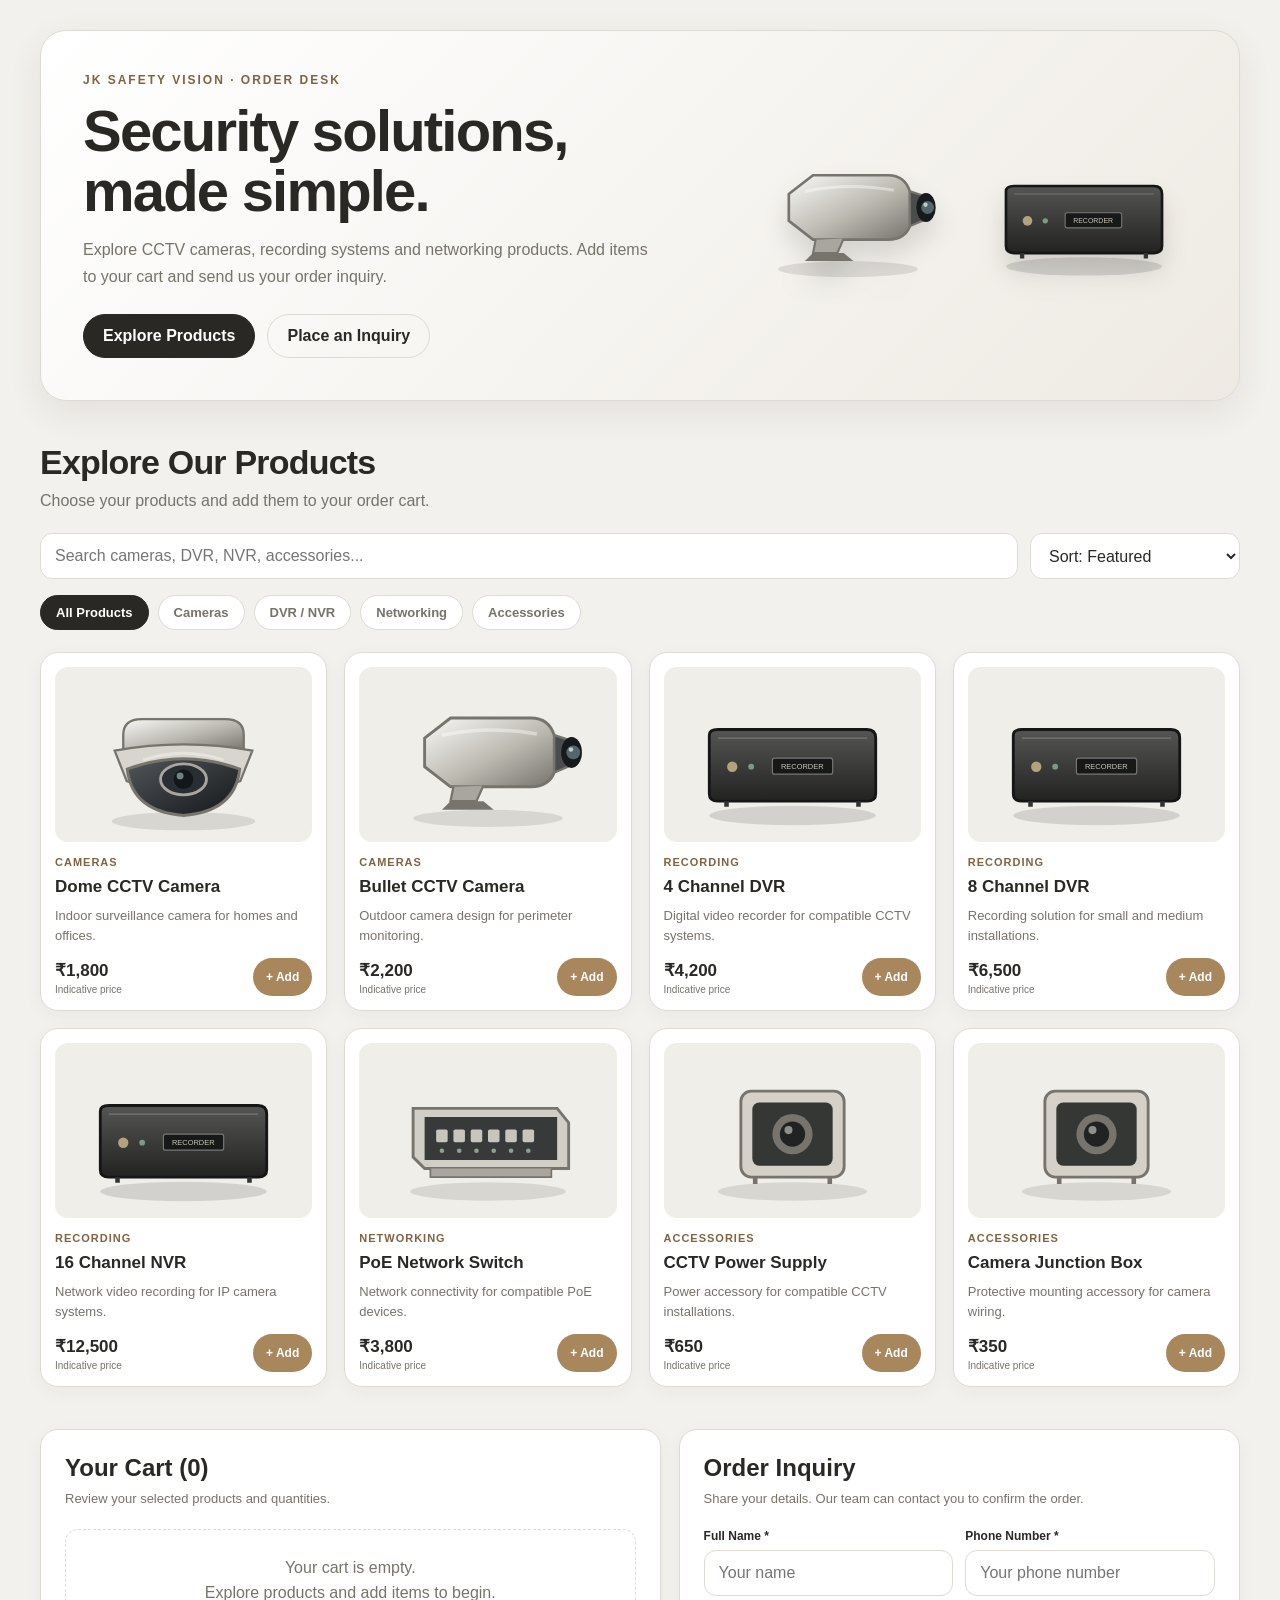
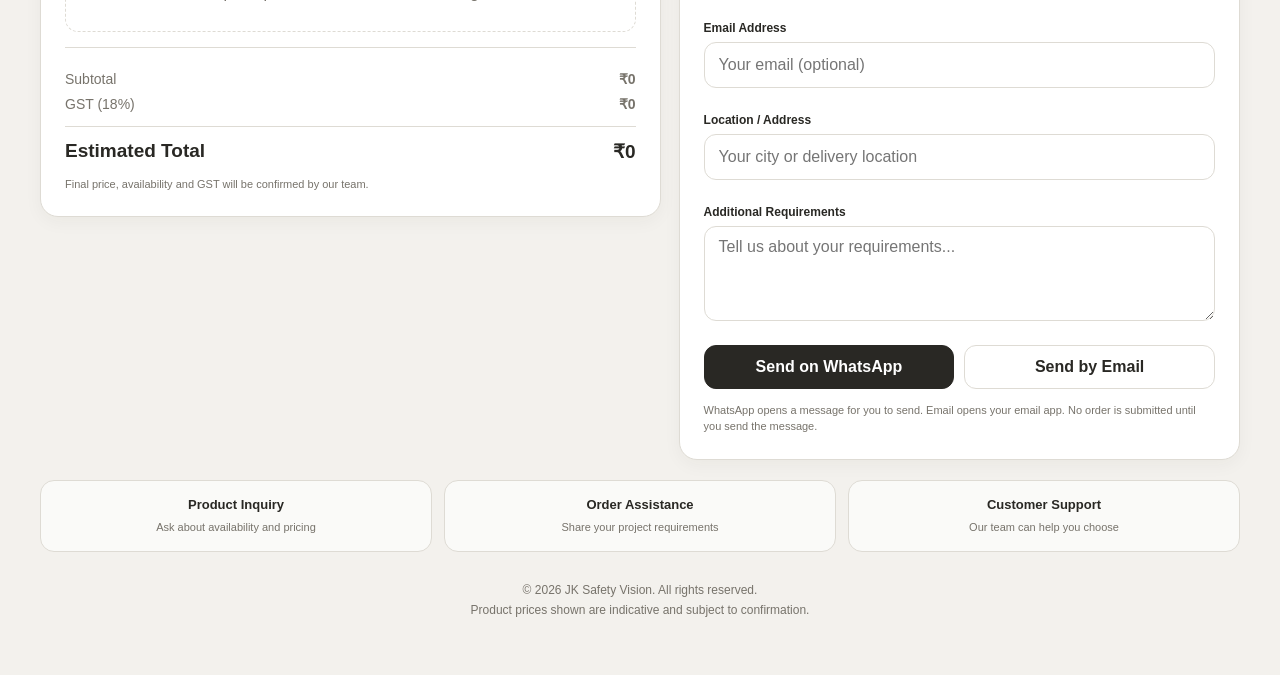
==== order.html @ f5480c9a "Add files via upload" ====
<!DOCTYPE html>
<html lang="en">
<head>
  <meta charset="UTF-8">
  <meta name="viewport" content="width=device-width, initial-scale=1.0">
  <title>Order Products | JK Safety Vision</title>

  <style>
    :root {
      --page: #f3f1ed;
      --surface: #ffffff;
      --surface-soft: #eae7e1;
      --ink: #292824;
      --muted: #77736b;
      --line: #dedbd4;
      --accent: #a8875d;
      --accent-dark: #806342;
      --dark: #292824;
      --radius: 18px;
      --shadow: 0 12px 35px rgba(45, 40, 32, .08);
    }

    * { box-sizing: border-box; }

    html { scroll-behavior: smooth; }

    body {
      margin: 0;
      background: var(--page);
      color: var(--ink);
      font-family: Arial, Helvetica, sans-serif;
    }

    button, input, select, textarea { font: inherit; }

    button { cursor: pointer; }

    .page {
      width: min(1200px, calc(100% - 36px));
      margin: auto;
      padding: 30px 0 55px;
    }

    .hero {
      display: grid;
      grid-template-columns: 1.15fr .85fr;
      align-items: center;
      gap: 28px;
      min-height: 310px;
      padding: 42px;
      border: 1px solid var(--line);
      border-radius: 26px;
      background: linear-gradient(135deg, #fff 0%, #eeeae3 100%);
      box-shadow: var(--shadow);
      overflow: hidden;
    }

    .eyebrow {
      color: var(--accent-dark);
      font-size: 12px;
      font-weight: 800;
      letter-spacing: 2px;
      text-transform: uppercase;
    }

    .hero h1 {
      max-width: 620px;
      margin: 14px 0;
      font-size: clamp(34px, 5vw, 58px);
      line-height: 1.04;
      letter-spacing: -1.8px;
    }

    .hero p {
      max-width: 570px;
      color: var(--muted);
      line-height: 1.7;
      margin: 0 0 24px;
    }

    .hero-actions {
      display: flex;
      flex-wrap: wrap;
      gap: 12px;
    }

    .btn {
      display: inline-flex;
      justify-content: center;
      align-items: center;
      min-height: 44px;
      padding: 0 19px;
      border: 1px solid var(--dark);
      border-radius: 999px;
      background: var(--dark);
      color: #fff;
      font-weight: 700;
      text-decoration: none;
      transition: .2s ease;
    }

    .btn:hover {
      background: var(--accent-dark);
      border-color: var(--accent-dark);
      transform: translateY(-2px);
    }

    .btn.secondary {
      background: transparent;
      color: var(--dark);
      border-color: var(--line);
    }

    .btn.secondary:hover {
      background: var(--surface-soft);
      border-color: var(--accent);
    }

    .hero-art {
      display: flex;
      align-items: center;
      justify-content: center;
      gap: 10px;
      min-height: 220px;
    }

    .hero-art img {
      width: 49%;
      max-height: 230px;
      object-fit: contain;
      filter: drop-shadow(0 15px 12px rgba(0,0,0,.12));
    }

    .section-heading {
      display: flex;
      justify-content: space-between;
      align-items: end;
      gap: 18px;
      margin: 42px 0 20px;
    }

    .section-heading h2 {
      margin: 0 0 7px;
      font-size: clamp(25px, 3vw, 34px);
      letter-spacing: -.8px;
    }

    .section-heading p {
      margin: 0;
      color: var(--muted);
      line-height: 1.5;
    }

    .catalog-tools {
      display: grid;
      grid-template-columns: 1fr 210px;
      gap: 12px;
      margin-bottom: 16px;
    }

    .field {
      width: 100%;
      min-height: 46px;
      padding: 11px 14px;
      border: 1px solid var(--line);
      border-radius: 12px;
      background: var(--surface);
      color: var(--ink);
      outline: none;
    }

    .field:focus {
      border-color: var(--accent);
      box-shadow: 0 0 0 3px rgba(168,135,93,.13);
    }

    .category-list {
      display: flex;
      flex-wrap: wrap;
      gap: 9px;
      margin-bottom: 22px;
    }

    .category-btn {
      padding: 9px 15px;
      border: 1px solid var(--line);
      border-radius: 999px;
      background: var(--surface);
      color: var(--muted);
      font-size: 13px;
      font-weight: 700;
    }

    .category-btn.active,
    .category-btn:hover {
      background: var(--dark);
      border-color: var(--dark);
      color: #fff;
    }

    .product-grid {
      display: grid;
      grid-template-columns: repeat(4, minmax(0, 1fr));
      gap: 17px;
    }

    .product-card {
      display: flex;
      flex-direction: column;
      min-width: 0;
      padding: 14px;
      border: 1px solid var(--line);
      border-radius: var(--radius);
      background: var(--surface);
      box-shadow: 0 5px 18px rgba(45,40,32,.045);
      transition: .2s ease;
    }

    .product-card:hover {
      transform: translateY(-4px);
      box-shadow: var(--shadow);
    }

    .product-image {
      display: grid;
      place-items: center;
      height: 175px;
      margin-bottom: 14px;
      border-radius: 13px;
      background: #f0eee9;
      overflow: hidden;
    }

    .product-image img {
      width: 100%;
      height: 100%;
      object-fit: contain;
      padding: 8px;
    }

    .product-category {
      color: var(--accent-dark);
      font-size: 11px;
      font-weight: 800;
      letter-spacing: 1px;
      text-transform: uppercase;
    }

    .product-card h3 {
      margin: 8px 0;
      font-size: 17px;
      line-height: 1.3;
    }

    .product-description {
      min-height: 40px;
      margin: 0 0 12px;
      color: var(--muted);
      font-size: 13px;
      line-height: 1.5;
    }

    .product-bottom {
      display: flex;
      align-items: center;
      justify-content: space-between;
      gap: 8px;
      margin-top: auto;
    }

    .price {
      font-size: 17px;
      font-weight: 800;
    }

    .price small {
      display: block;
      margin-top: 3px;
      color: var(--muted);
      font-size: 10px;
      font-weight: 400;
    }

    .add-btn {
      min-height: 38px;
      padding: 0 13px;
      border: 0;
      border-radius: 999px;
      background: var(--accent);
      color: #fff;
      font-size: 12px;
      font-weight: 800;
    }

    .add-btn:hover { background: var(--accent-dark); }

    .empty-state {
      grid-column: 1 / -1;
      padding: 35px;
      border: 1px dashed var(--line);
      border-radius: var(--radius);
      color: var(--muted);
      text-align: center;
    }

    .order-layout {
      display: grid;
      grid-template-columns: 1.05fr .95fr;
      align-items: start;
      gap: 18px;
      margin-top: 42px;
    }

    .panel {
      padding: 24px;
      border: 1px solid var(--line);
      border-radius: var(--radius);
      background: var(--surface);
      box-shadow: 0 5px 18px rgba(45,40,32,.045);
    }

    .panel h2 {
      margin: 0 0 7px;
      font-size: 24px;
    }

    .panel-intro {
      margin: 0 0 20px;
      color: var(--muted);
      font-size: 13px;
      line-height: 1.5;
    }

    .cart-empty {
      padding: 25px 12px;
      border: 1px dashed var(--line);
      border-radius: 13px;
      color: var(--muted);
      text-align: center;
      line-height: 1.6;
    }

    .cart-item {
      display: grid;
      grid-template-columns: 62px 1fr auto;
      align-items: center;
      gap: 12px;
      padding: 13px 0;
      border-bottom: 1px solid var(--line);
    }

    .cart-item:last-child { border-bottom: 0; }

    .cart-item img {
      width: 62px;
      height: 62px;
      padding: 4px;
      border-radius: 10px;
      background: #f0eee9;
      object-fit: contain;
    }

    .cart-item h4 {
      margin: 0 0 5px;
      font-size: 14px;
    }

    .cart-item .unit-price {
      color: var(--muted);
      font-size: 12px;
    }

    .quantity {
      display: flex;
      align-items: center;
      gap: 8px;
      margin-top: 8px;
    }

    .quantity button {
      width: 27px;
      height: 27px;
      border: 1px solid var(--line);
      border-radius: 50%;
      background: #fff;
      color: var(--ink);
      font-weight: 800;
    }

    .quantity button:hover { border-color: var(--accent); }

    .quantity span {
      min-width: 15px;
      text-align: center;
      font-size: 13px;
      font-weight: 700;
    }

    .remove-btn {
      padding: 5px;
      border: 0;
      background: transparent;
      color: #9a5548;
      font-size: 12px;
    }

    .cart-summary {
      margin-top: 15px;
      padding-top: 14px;
      border-top: 1px solid var(--line);
    }

    .summary-row {
      display: flex;
      justify-content: space-between;
      gap: 10px;
      margin: 9px 0;
      color: var(--muted);
      font-size: 14px;
    }

    .summary-row.total {
      margin-top: 14px;
      padding-top: 13px;
      border-top: 1px solid var(--line);
      color: var(--ink);
      font-size: 19px;
      font-weight: 800;
    }

    .form-grid {
      display: grid;
      grid-template-columns: 1fr 1fr;
      gap: 12px;
    }

    .form-group { margin-bottom: 13px; }

    .form-group.full { grid-column: 1 / -1; }

    .form-group label {
      display: block;
      margin-bottom: 7px;
      font-size: 12px;
      font-weight: 700;
    }

    textarea.field {
      min-height: 95px;
      resize: vertical;
    }

    .form-actions {
      display: grid;
      grid-template-columns: 1fr 1fr;
      gap: 10px;
      margin-top: 7px;
    }

    .form-actions .btn {
      width: 100%;
      border-radius: 12px;
    }

    .form-note {
      margin: 13px 0 0;
      color: var(--muted);
      font-size: 11px;
      line-height: 1.5;
    }

    .trust-strip {
      display: grid;
      grid-template-columns: repeat(3, 1fr);
      gap: 12px;
      margin-top: 20px;
    }

    .trust-item {
      padding: 16px;
      border: 1px solid var(--line);
      border-radius: 14px;
      background: rgba(255,255,255,.65);
      text-align: center;
    }

    .trust-item strong {
      display: block;
      margin-bottom: 5px;
      font-size: 13px;
    }

    .trust-item span {
      color: var(--muted);
      font-size: 11px;
    }

    footer {
      padding: 28px 10px 0;
      color: var(--muted);
      text-align: center;
      font-size: 12px;
      line-height: 1.7;
    }

    @media (max-width: 950px) {
      .product-grid { grid-template-columns: repeat(3, minmax(0, 1fr)); }
      .hero { padding: 30px; }
    }

    @media (max-width: 700px) {
      .page { width: min(100% - 24px, 560px); padding-top: 12px; }
      .hero { grid-template-columns: 1fr; padding: 25px 21px; gap: 8px; }
      .hero-art { min-height: 150px; }
      .hero-art img { max-height: 165px; }
      .section-heading { align-items: start; flex-direction: column; }
      .catalog-tools { grid-template-columns: 1fr; }
      .product-grid { grid-template-columns: repeat(2, minmax(0, 1fr)); gap: 11px; }
      .product-card { padding: 10px; }
      .product-image { height: 135px; }
      .product-card h3 { font-size: 15px; }
      .product-description { font-size: 12px; }
      .price { font-size: 15px; }
      .add-btn { padding: 0 10px; }
      .order-layout { grid-template-columns: 1fr; margin-top: 30px; }
      .panel { padding: 18px; }
      .trust-strip { grid-template-columns: 1fr; }
    }

    @media (max-width: 380px) {
      .product-bottom { align-items: start; flex-direction: column; }
      .add-btn { width: 100%; }
      .form-grid { grid-template-columns: 1fr; }
      .form-group.full { grid-column: auto; }
      .form-actions { grid-template-columns: 1fr; }
    }
  </style>
</head>

<body>
  <main class="page">

    <section class="hero">
      <div>
        <div class="eyebrow">JK Safety Vision · Order Desk</div>
        <h1>Security solutions, made simple.</h1>
        <p>
          Explore CCTV cameras, recording systems and networking products.
          Add items to your cart and send us your order inquiry.
        </p>
        <div class="hero-actions">
          <a class="btn" href="#products">Explore Products</a>
          <a class="btn secondary" href="#order">Place an Inquiry</a>
        </div>
      </div>

      <div class="hero-art">
        <img id="heroCamera" alt="CCTV camera illustration">
        <img id="heroRecorder" alt="DVR recorder illustration">
      </div>
    </section>

    <section id="products">
      <div class="section-heading">
        <div>
          <h2>Explore Our Products</h2>
          <p>Choose your products and add them to your order cart.</p>
        </div>
      </div>

      <div class="catalog-tools">
        <input class="field" id="searchInput" type="search"
          placeholder="Search cameras, DVR, NVR, accessories...">
        <select class="field" id="sortSelect" aria-label="Sort products">
          <option value="default">Sort: Featured</option>
          <option value="low">Price: Low to High</option>
          <option value="high">Price: High to Low</option>
          <option value="name">Name: A to Z</option>
        </select>
      </div>

      <div class="category-list" id="categoryList">
        <button class="category-btn active" data-category="All">All Products</button>
        <button class="category-btn" data-category="Cameras">Cameras</button>
        <button class="category-btn" data-category="Recording">DVR / NVR</button>
        <button class="category-btn" data-category="Networking">Networking</button>
        <button class="category-btn" data-category="Accessories">Accessories</button>
      </div>

      <div class="product-grid" id="productGrid"></div>
    </section>

    <section class="order-layout" id="order">
      <div class="panel">
        <h2>Your Cart <span id="cartCount">(0)</span></h2>
        <p class="panel-intro">Review your selected products and quantities.</p>

        <div id="cartItems">
          <div class="cart-empty">Your cart is empty.<br>Explore products and add items to begin.</div>
        </div>

        <div class="cart-summary">
          <div class="summary-row">
            <span>Subtotal</span>
            <strong id="subtotal">₹0</strong>
          </div>
          <div class="summary-row">
            <span>GST (18%)</span>
            <strong id="gst">₹0</strong>
          </div>
          <div class="summary-row total">
            <span>Estimated Total</span>
            <strong id="total">₹0</strong>
          </div>
          <p class="form-note">Final price, availability and GST will be confirmed by our team.</p>
        </div>
      </div>

      <div class="panel">
        <h2>Order Inquiry</h2>
        <p class="panel-intro">Share your details. Our team can contact you to confirm the order.</p>

        <form id="orderForm">
          <div class="form-grid">
            <div class="form-group">
              <label for="customerName">Full Name *</label>
              <input class="field" id="customerName" name="name" required
                placeholder="Your name">
            </div>

            <div class="form-group">
              <label for="customerPhone">Phone Number *</label>
              <input class="field" id="customerPhone" name="phone" type="tel"
                required pattern="[0-9+\-\s]{7,18}" placeholder="Your phone number">
            </div>

            <div class="form-group full">
              <label for="customerEmail">Email Address</label>
              <input class="field" id="customerEmail" name="email" type="email"
                placeholder="Your email (optional)">
            </div>

            <div class="form-group full">
              <label for="customerAddress">Location / Address</label>
              <input class="field" id="customerAddress" name="address"
                placeholder="Your city or delivery location">
            </div>

            <div class="form-group full">
              <label for="customerMessage">Additional Requirements</label>
              <textarea class="field" id="customerMessage" name="message"
                placeholder="Tell us about your requirements..."></textarea>
            </div>
          </div>

          <div class="form-actions">
            <button class="btn" type="button" id="whatsappBtn">Send on WhatsApp</button>
            <button class="btn secondary" type="button" id="emailBtn">Send by Email</button>
          </div>

          <p class="form-note">
            WhatsApp opens a message for you to send. Email opens your email app.
            No order is submitted until you send the message.
          </p>
        </form>
      </div>
    </section>

    <section class="trust-strip" aria-label="Order information">
      <div class="trust-item">
        <strong>Product Inquiry</strong>
        <span>Ask about availability and pricing</span>
      </div>
      <div class="trust-item">
        <strong>Order Assistance</strong>
        <span>Share your project requirements</span>
      </div>
      <div class="trust-item">
        <strong>Customer Support</strong>
        <span>Our team can help you choose</span>
      </div>
    </section>

    <footer>
      © <span id="year"></span> JK Safety Vision. All rights reserved.
      <br>Product prices shown are indicative and subject to confirmation.
    </footer>

  </main>

  <script>
    // Self-contained product illustrations. No external image links required.
    function productImage(type) {
      const drawings = {
        dome: `
          <svg xmlns="http://www.w3.org/2000/svg" viewBox="0 0 420 300">
            <defs>
              <linearGradient id="metal" x1="0" y1="0" x2="1" y2="1">
                <stop offset="0" stop-color="#f9f8f5"/>
                <stop offset=".55" stop-color="#b9b6af"/>
                <stop offset="1" stop-color="#77746e"/>
              </linearGradient>
              <linearGradient id="glass" x1="0" y1="0" x2="1" y2="1">
                <stop offset="0" stop-color="#51565a"/>
                <stop offset="1" stop-color="#151719"/>
              </linearGradient>
            </defs>
            <ellipse cx="210" cy="255" rx="125" ry="16" fill="#000" opacity=".10"/>
            <path d="M105 105 Q105 77 137 77 H283 Q315 77 315 105 V132 H105Z" fill="url(#metal)" stroke="#77746e" stroke-width="4"/>
            <path d="M90 132 Q210 110 330 132 L309 185 Q210 220 111 185Z" fill="#d8d5ce" stroke="#77746e" stroke-width="4"/>
            <path d="M112 164 Q210 128 308 164 Q300 238 210 245 Q120 238 112 164Z" fill="url(#glass)" stroke="#77746e" stroke-width="5"/>
            <ellipse cx="210" cy="182" rx="40" ry="27" fill="#292e32" stroke="#a9a69f" stroke-width="5"/>
            <circle cx="210" cy="182" r="17" fill="#121719"/>
            <circle cx="204" cy="176" r="6" fill="#9caeb1" opacity=".7"/>
            <path d="M140 148 Q210 125 280 148" fill="none" stroke="#fff" stroke-width="5" opacity=".35"/>
          </svg>`,
        bullet: `
          <svg xmlns="http://www.w3.org/2000/svg" viewBox="0 0 420 300">
            <defs>
              <linearGradient id="body" x1="0" y1="0" x2="1" y2="1">
                <stop offset="0" stop-color="#faf9f6"/>
                <stop offset=".55" stop-color="#bcb9b1"/>
                <stop offset="1" stop-color="#77746e"/>
              </linearGradient>
            </defs>
            <ellipse cx="210" cy="250" rx="130" ry="15" fill="#000" opacity=".10"/>
            <path d="M100 110 L145 75 L285 75 Q315 75 325 105 L325 170 Q315 195 285 195 H145 L100 160Z" fill="url(#body)" stroke="#77746e" stroke-width="5"/>
            <path d="M325 105 L365 118 V153 L325 170Z" fill="#4a4c4d" stroke="#77746e" stroke-width="4"/>
            <ellipse cx="355" cy="135" rx="18" ry="27" fill="#161a1c"/>
            <circle cx="358" cy="135" r="12" fill="#52666c"/>
            <circle cx="354" cy="130" r="4" fill="#dce5e5" opacity=".8"/>
            <path d="M150 195 L145 220 L190 220 L202 193" fill="#a9a69f" stroke="#77746e" stroke-width="4"/>
            <path d="M145 220 L130 235 H220 L202 220" fill="#77746e"/>
            <path d="M130 105 Q210 88 295 103" fill="none" stroke="#fff" stroke-width="6" opacity=".4"/>
          </svg>`,
        recorder: `
          <svg xmlns="http://www.w3.org/2000/svg" viewBox="0 0 420 300">
            <defs>
              <linearGradient id="box" x1="0" y1="0" x2="0" y2="1">
                <stop offset="0" stop-color="#555653"/>
                <stop offset="1" stop-color="#222321"/>
              </linearGradient>
            </defs>
            <ellipse cx="210" cy="245" rx="145" ry="17" fill="#000" opacity=".12"/>
            <path d="M65 105 Q65 95 80 95 H340 Q355 95 355 110 V207 Q355 220 340 220 H80 Q65 220 65 207Z" fill="url(#box)" stroke="#151615" stroke-width="5"/>
            <path d="M80 110 H340" stroke="#777" stroke-width="2"/>
            <circle cx="105" cy="160" r="9" fill="#b4a17e"/>
            <circle cx="138" cy="160" r="5" fill="#7d9a83"/>
            <rect x="175" y="145" width="105" height="28" rx="4" fill="#171918" stroke="#777" stroke-width="2"/>
            <text x="227" y="164" font-size="13" fill="#c9c5bb" text-anchor="middle" font-family="Arial">RECORDER</text>
            <path d="M95 220 V230 M325 220 V230" stroke="#333" stroke-width="8"/>
          </svg>`,
        switch: `
          <svg xmlns="http://www.w3.org/2000/svg" viewBox="0 0 420 300">
            <ellipse cx="210" cy="245" rx="135" ry="16" fill="#000" opacity=".10"/>
            <path d="M80 100 L330 100 L350 125 L350 205 L100 205 L80 185Z" fill="#d1cec7" stroke="#77746e" stroke-width="5"/>
            <path d="M100 115 H330 V190 H100Z" fill="#373a39"/>
            <g fill="#c8c5bd">
              <rect x="120" y="137" width="20" height="22" rx="3"/>
              <rect x="150" y="137" width="20" height="22" rx="3"/>
              <rect x="180" y="137" width="20" height="22" rx="3"/>
              <rect x="210" y="137" width="20" height="22" rx="3"/>
              <rect x="240" y="137" width="20" height="22" rx="3"/>
              <rect x="270" y="137" width="20" height="22" rx="3"/>
            </g>
            <g fill="#8fa18c">
              <circle cx="130" cy="174" r="4"/><circle cx="160" cy="174" r="4"/>
              <circle cx="190" cy="174" r="4"/><circle cx="220" cy="174" r="4"/>
              <circle cx="250" cy="174" r="4"/><circle cx="280" cy="174" r="4"/>
            </g>
            <path d="M110 205 V220 H320 V205" fill="#aaa69e" stroke="#77746e" stroke-width="3"/>
          </svg>`,
        accessory: `
          <svg xmlns="http://www.w3.org/2000/svg" viewBox="0 0 420 300">
            <ellipse cx="210" cy="245" rx="130" ry="16" fill="#000" opacity=".10"/>
            <rect x="120" y="70" width="180" height="150" rx="18" fill="#d5d1c8" stroke="#77746e" stroke-width="5"/>
            <rect x="140" y="90" width="140" height="110" rx="12" fill="#353735"/>
            <circle cx="210" cy="145" r="35" fill="#77746e"/>
            <circle cx="210" cy="145" r="22" fill="#202321"/>
            <circle cx="203" cy="138" r="7" fill="#d9d8d2" opacity=".6"/>
            <path d="M145 220 V232 M275 220 V232" stroke="#77746e" stroke-width="8"/>
          </svg>`
      };

      const svg = drawings[type] || drawings.accessory;
      return "data:image/svg+xml;charset=UTF-8," + encodeURIComponent(svg);
    }

    const products = [
      {
        id: 1, name: "Dome CCTV Camera", category: "Cameras",
        description: "Indoor surveillance camera for homes and offices.",
        price: 1800, image: "dome"
      },
      {
        id: 2, name: "Bullet CCTV Camera", category: "Cameras",
        description: "Outdoor camera design for perimeter monitoring.",
        price: 2200, image: "bullet"
      },
      {
        id: 3, name: "4 Channel DVR", category: "Recording",
        description: "Digital video recorder for compatible CCTV systems.",
        price: 4200, image: "recorder"
      },
      {
        id: 4, name: "8 Channel DVR", category: "Recording",
        description: "Recording solution for small and medium installations.",
        price: 6500, image: "recorder"
      },
      {
        id: 5, name: "16 Channel NVR", category: "Recording",
        description: "Network video recording for IP camera systems.",
        price: 12500, image: "recorder"
      },
      {
        id: 6, name: "PoE Network Switch", category: "Networking",
        description: "Network connectivity for compatible PoE devices.",
        price: 3800, image: "switch"
      },
      {
        id: 7, name: "CCTV Power Supply", category: "Accessories",
        description: "Power accessory for compatible CCTV installations.",
        price: 650, image: "accessory"
      },
      {
        id: 8, name: "Camera Junction Box", category: "Accessories",
        description: "Protective mounting accessory for camera wiring.",
        price: 350, image: "accessory"
      }
    ];

    const cart = {};
    let activeCategory = "All";

    const money = amount => "₹" + Number(amount).toLocaleString("en-IN");

    function renderProducts() {
      const search = document.getElementById("searchInput").value.trim().toLowerCase();
      const sort = document.getElementById("sortSelect").value;

      let visible = products.filter(product => {
        const matchesCategory = activeCategory === "All" || product.category === activeCategory;
        const matchesSearch = (
          product.name + " " + product.category + " " + product.description
        ).toLowerCase().includes(search);

        return matchesCategory && matchesSearch;
      });

      if (sort === "low") visible.sort((a, b) => a.price - b.price);
      if (sort === "high") visible.sort((a, b) => b.price - a.price);
      if (sort === "name") visible.sort((a, b) => a.name.localeCompare(b.name));

      const grid = document.getElementById("productGrid");

      if (!visible.length) {
        grid.innerHTML = '<div class="empty-state">No products found. Try another search or category.</div>';
        return;
      }

      grid.innerHTML = visible.map(product => `
        <article class="product-card">
          <div class="product-image">
            <img src="${productImage(product.image)}" alt="${product.name}">
          </div>
          <div class="product-category">${product.category}</div>
          <h3>${product.name}</h3>
          <p class="product-description">${product.description}</p>
          <div class="product-bottom">
            <div class="price">
              ${money(product.price)}
              <small>Indicative price</small>
            </div>
            <button class="add-btn" type="button" data-add="${product.id}">+ Add</button>
          </div>
        </article>
      `).join("");
    }

    function addToCart(id) {
      cart[id] = (cart[id] || 0) + 1;
      renderCart();
    }

    function changeQuantity(id, change) {
      if (!cart[id]) return;
      cart[id] += change;
      if (cart[id] <= 0) delete cart[id];
      renderCart();
    }

    function renderCart() {
      const cartItems = document.getElementById("cartItems");
      const ids = Object.keys(cart).map(Number);
      const count = ids.reduce((sum, id) => sum + cart[id], 0);

      document.getElementById("cartCount").textContent = `(${count})`;

      if (!ids.length) {
        cartItems.innerHTML = '<div class="cart-empty">Your cart is empty.<br>Explore products and add items to begin.</div>';
      } else {
        cartItems.innerHTML = ids.map(id => {
          const product = products.find(item => item.id === id);
          const quantity = cart[id];

          return `
            <div class="cart-item">
              <img src="${productImage(product.image)}" alt="${product.name}">
              <div>
                <h4>${product.name}</h4>
                <div class="unit-price">${money(product.price)} each</div>
                <div class="quantity">
                  <button type="button" aria-label="Decrease quantity" data-change="${id}" data-step="-1">−</button>
                  <span>${quantity}</span>
                  <button type="button" aria-label="Increase quantity" data-change="${id}" data-step="1">+</button>
                </div>
              </div>
              <div style="text-align:right">
                <strong>${money(product.price * quantity)}</strong><br>
                <button class="remove-btn" type="button" data-remove="${id}">Remove</button>
              </div>
            </div>
          `;
        }).join("");
      }

      const subtotal = ids.reduce((sum, id) => {
        const product = products.find(item => item.id === id);
        return sum + product.price * cart[id];
      }, 0);

      const gst = Math.round(subtotal * 0.18);

      document.getElementById("subtotal").textContent = money(subtotal);
      document.getElementById("gst").textContent = money(gst);
      document.getElementById("total").textContent = money(subtotal + gst);
    }

    function getOrderMessage() {
      const form = document.getElementById("orderForm");

      if (!form.reportValidity()) return null;

      const ids = Object.keys(cart).map(Number);
      if (!ids.length) {
        alert("Please add at least one product to your cart.");
        return null;
      }

      const name = document.getElementById("customerName").value.trim();
      const phone = document.getElementById("customerPhone").value.trim();
      const email = document.getElementById("customerEmail").value.trim();
      const address = document.getElementById("customerAddress").value.trim();
      const note = document.getElementById("customerMessage").value.trim();

      const lines = ids.map(id => {
        const product = products.find(item => item.id === id);
        return `• ${product.name} x ${cart[id]} = ${money(product.price * cart[id])}`;
      });

      const subtotal = ids.reduce((sum, id) => {
        const product = products.find(item => item.id === id);
        return sum + product.price * cart[id];
      }, 0);

      const gst = Math.round(subtotal * 0.18);

      return [
        "JK SAFETY VISION — ORDER INQUIRY",
        "",
        `Name: ${name}`,
        `Phone: ${phone}`,
        `Email: ${email || "Not provided"}`,
        `Location: ${address || "Not provided"}`,
        "",
        "Products:",
        ...lines,
        "",
        `Subtotal: ${money(subtotal)}`,
        `Estimated GST (18%): ${money(gst)}`,
        `Estimated Total: ${money(subtotal + gst)}`,
        "",
        `Additional Requirements: ${note || "None"}`,
        "",
        "Please confirm availability and final pricing."
      ].join("\n");
    }

    document.getElementById("productGrid").addEventListener("click", event => {
      const button = event.target.closest("[data-add]");
      if (button) addToCart(Number(button.dataset.add));
    });

    document.getElementById("cartItems").addEventListener("click", event => {
      const changeButton = event.target.closest("[data-change]");
      const removeButton = event.target.closest("[data-remove]");

      if (changeButton) {
        changeQuantity(Number(changeButton.dataset.change), Number(changeButton.dataset.step));
      }

      if (removeButton) {
        delete cart[Number(removeButton.dataset.remove)];
        renderCart();
      }
    });

    document.getElementById("categoryList").addEventListener("click", event => {
      const button = event.target.closest("[data-category]");
      if (!button) return;

      activeCategory = button.dataset.category;

      document.querySelectorAll(".category-btn").forEach(item => {
        item.classList.toggle("active", item === button);
      });

      renderProducts();
    });

    document.getElementById("searchInput").addEventListener("input", renderProducts);
    document.getElementById("sortSelect").addEventListener("change", renderProducts);

    document.getElementById("whatsappBtn").addEventListener("click", () => {
      const message = getOrderMessage();
      if (!message) return;

      window.open("https://wa.me/?text=" + encodeURIComponent(message), "_blank");
    });

    document.getElementById("emailBtn").addEventListener("click", () => {
      const message = getOrderMessage();
      if (!message) return;

      const subject = encodeURIComponent("Order Inquiry - JK Safety Vision");
      window.location.href = "mailto:?subject=" + subject + "&body=" + encodeURIComponent(message);
    });

    document.getElementById("heroCamera").src = productImage("bullet");
    document.getElementById("heroRecorder").src = productImage("recorder");
    document.getElementById("year").textContent = new Date().getFullYear();

    renderProducts();
    renderCart();
  </script>
</body>
</html>
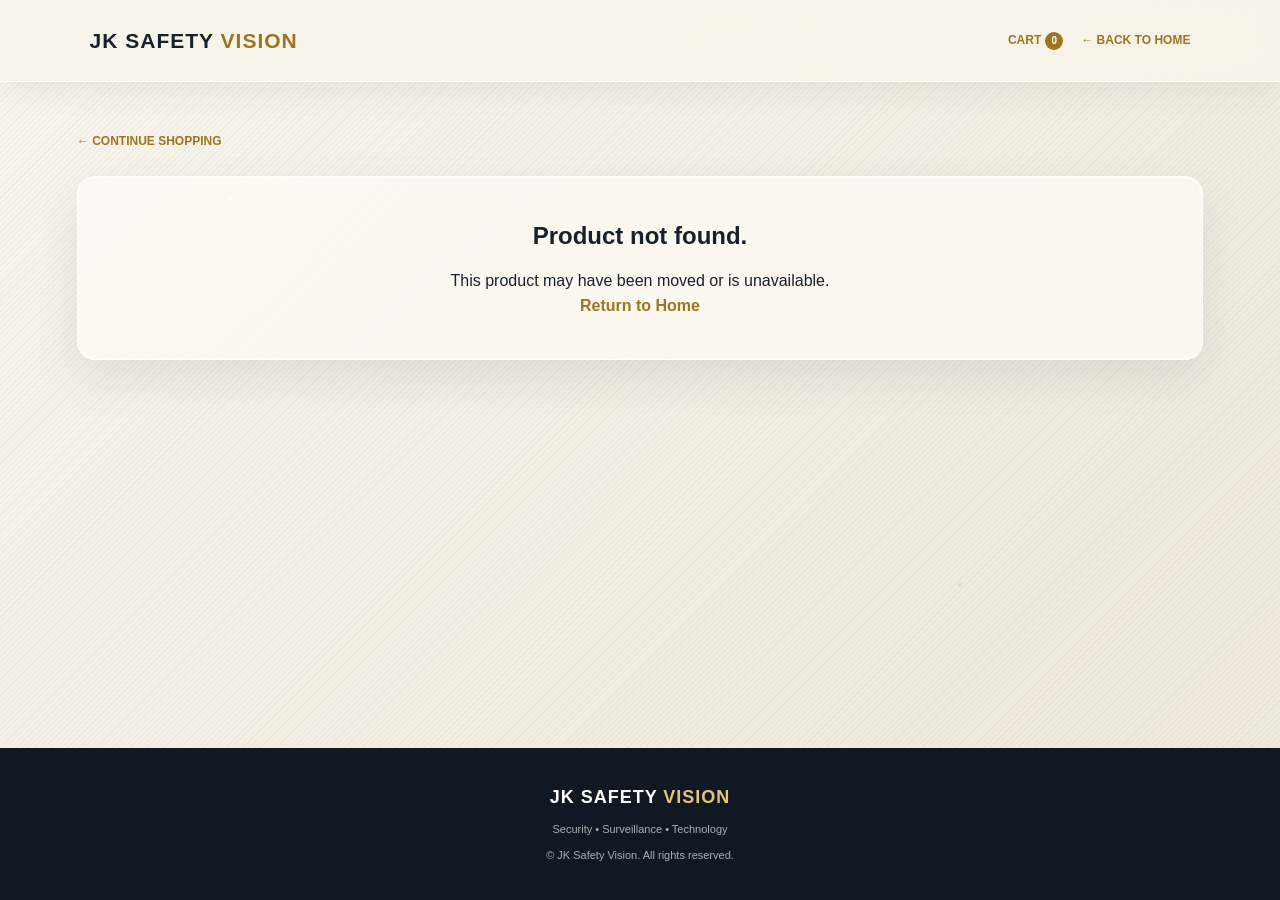
==== commit 894f2250: "Auto-save: 2026-10-04 10:31:51" ====
--- a/order.html
+++ b/order.html
@@ -1,1047 +1,406 @@
 <!DOCTYPE html>
 <html lang="en">
 <head>
-  <meta charset="UTF-8">
-  <meta name="viewport" content="width=device-width, initial-scale=1.0">
-  <title>Order Products | JK Safety Vision</title>
-
-  <style>
-    :root {
-      --page: #f3f1ed;
-      --surface: #ffffff;
-      --surface-soft: #eae7e1;
-      --ink: #292824;
-      --muted: #77736b;
-      --line: #dedbd4;
-      --accent: #a8875d;
-      --accent-dark: #806342;
-      --dark: #292824;
-      --radius: 18px;
-      --shadow: 0 12px 35px rgba(45, 40, 32, .08);
-    }
-
-    * { box-sizing: border-box; }
-
-    html { scroll-behavior: smooth; }
-
-    body {
-      margin: 0;
-      background: var(--page);
-      color: var(--ink);
-      font-family: Arial, Helvetica, sans-serif;
-    }
-
-    button, input, select, textarea { font: inherit; }
-
-    button { cursor: pointer; }
-
-    .page {
-      width: min(1200px, calc(100% - 36px));
-      margin: auto;
-      padding: 30px 0 55px;
-    }
-
-    .hero {
-      display: grid;
-      grid-template-columns: 1.15fr .85fr;
-      align-items: center;
-      gap: 28px;
-      min-height: 310px;
-      padding: 42px;
-      border: 1px solid var(--line);
-      border-radius: 26px;
-      background: linear-gradient(135deg, #fff 0%, #eeeae3 100%);
-      box-shadow: var(--shadow);
-      overflow: hidden;
-    }
-
-    .eyebrow {
-      color: var(--accent-dark);
-      font-size: 12px;
-      font-weight: 800;
-      letter-spacing: 2px;
-      text-transform: uppercase;
-    }
-
-    .hero h1 {
-      max-width: 620px;
-      margin: 14px 0;
-      font-size: clamp(34px, 5vw, 58px);
-      line-height: 1.04;
-      letter-spacing: -1.8px;
-    }
-
-    .hero p {
-      max-width: 570px;
-      color: var(--muted);
-      line-height: 1.7;
-      margin: 0 0 24px;
-    }
-
-    .hero-actions {
-      display: flex;
-      flex-wrap: wrap;
-      gap: 12px;
-    }
-
-    .btn {
-      display: inline-flex;
-      justify-content: center;
-      align-items: center;
-      min-height: 44px;
-      padding: 0 19px;
-      border: 1px solid var(--dark);
-      border-radius: 999px;
-      background: var(--dark);
-      color: #fff;
-      font-weight: 700;
-      text-decoration: none;
-      transition: .2s ease;
-    }
-
-    .btn:hover {
-      background: var(--accent-dark);
-      border-color: var(--accent-dark);
-      transform: translateY(-2px);
-    }
-
-    .btn.secondary {
-      background: transparent;
-      color: var(--dark);
-      border-color: var(--line);
-    }
-
-    .btn.secondary:hover {
-      background: var(--surface-soft);
-      border-color: var(--accent);
-    }
-
-    .hero-art {
-      display: flex;
-      align-items: center;
-      justify-content: center;
-      gap: 10px;
-      min-height: 220px;
-    }
-
-    .hero-art img {
-      width: 49%;
-      max-height: 230px;
-      object-fit: contain;
-      filter: drop-shadow(0 15px 12px rgba(0,0,0,.12));
-    }
-
-    .section-heading {
-      display: flex;
-      justify-content: space-between;
-      align-items: end;
-      gap: 18px;
-      margin: 42px 0 20px;
-    }
-
-    .section-heading h2 {
-      margin: 0 0 7px;
-      font-size: clamp(25px, 3vw, 34px);
-      letter-spacing: -.8px;
-    }
-
-    .section-heading p {
-      margin: 0;
-      color: var(--muted);
-      line-height: 1.5;
-    }
-
-    .catalog-tools {
-      display: grid;
-      grid-template-columns: 1fr 210px;
-      gap: 12px;
-      margin-bottom: 16px;
-    }
-
-    .field {
-      width: 100%;
-      min-height: 46px;
-      padding: 11px 14px;
-      border: 1px solid var(--line);
-      border-radius: 12px;
-      background: var(--surface);
-      color: var(--ink);
-      outline: none;
-    }
-
-    .field:focus {
-      border-color: var(--accent);
-      box-shadow: 0 0 0 3px rgba(168,135,93,.13);
-    }
-
-    .category-list {
-      display: flex;
-      flex-wrap: wrap;
-      gap: 9px;
-      margin-bottom: 22px;
-    }
-
-    .category-btn {
-      padding: 9px 15px;
-      border: 1px solid var(--line);
-      border-radius: 999px;
-      background: var(--surface);
-      color: var(--muted);
-      font-size: 13px;
-      font-weight: 700;
-    }
-
-    .category-btn.active,
-    .category-btn:hover {
-      background: var(--dark);
-      border-color: var(--dark);
-      color: #fff;
-    }
-
-    .product-grid {
-      display: grid;
-      grid-template-columns: repeat(4, minmax(0, 1fr));
-      gap: 17px;
-    }
-
-    .product-card {
-      display: flex;
-      flex-direction: column;
-      min-width: 0;
-      padding: 14px;
-      border: 1px solid var(--line);
-      border-radius: var(--radius);
-      background: var(--surface);
-      box-shadow: 0 5px 18px rgba(45,40,32,.045);
-      transition: .2s ease;
-    }
-
-    .product-card:hover {
-      transform: translateY(-4px);
-      box-shadow: var(--shadow);
-    }
-
-    .product-image {
-      display: grid;
-      place-items: center;
-      height: 175px;
-      margin-bottom: 14px;
-      border-radius: 13px;
-      background: #f0eee9;
-      overflow: hidden;
-    }
-
-    .product-image img {
-      width: 100%;
-      height: 100%;
-      object-fit: contain;
-      padding: 8px;
-    }
-
-    .product-category {
-      color: var(--accent-dark);
-      font-size: 11px;
-      font-weight: 800;
-      letter-spacing: 1px;
-      text-transform: uppercase;
-    }
-
-    .product-card h3 {
-      margin: 8px 0;
-      font-size: 17px;
-      line-height: 1.3;
-    }
-
-    .product-description {
-      min-height: 40px;
-      margin: 0 0 12px;
-      color: var(--muted);
-      font-size: 13px;
-      line-height: 1.5;
-    }
-
-    .product-bottom {
-      display: flex;
-      align-items: center;
-      justify-content: space-between;
-      gap: 8px;
-      margin-top: auto;
-    }
-
-    .price {
-      font-size: 17px;
-      font-weight: 800;
-    }
-
-    .price small {
-      display: block;
-      margin-top: 3px;
-      color: var(--muted);
-      font-size: 10px;
-      font-weight: 400;
-    }
-
-    .add-btn {
-      min-height: 38px;
-      padding: 0 13px;
-      border: 0;
-      border-radius: 999px;
-      background: var(--accent);
-      color: #fff;
-      font-size: 12px;
-      font-weight: 800;
-    }
-
-    .add-btn:hover { background: var(--accent-dark); }
-
-    .empty-state {
-      grid-column: 1 / -1;
-      padding: 35px;
-      border: 1px dashed var(--line);
-      border-radius: var(--radius);
-      color: var(--muted);
-      text-align: center;
-    }
-
-    .order-layout {
-      display: grid;
-      grid-template-columns: 1.05fr .95fr;
-      align-items: start;
-      gap: 18px;
-      margin-top: 42px;
-    }
-
-    .panel {
-      padding: 24px;
-      border: 1px solid var(--line);
-      border-radius: var(--radius);
-      background: var(--surface);
-      box-shadow: 0 5px 18px rgba(45,40,32,.045);
-    }
-
-    .panel h2 {
-      margin: 0 0 7px;
-      font-size: 24px;
-    }
-
-    .panel-intro {
-      margin: 0 0 20px;
-      color: var(--muted);
-      font-size: 13px;
-      line-height: 1.5;
-    }
-
-    .cart-empty {
-      padding: 25px 12px;
-      border: 1px dashed var(--line);
-      border-radius: 13px;
-      color: var(--muted);
-      text-align: center;
-      line-height: 1.6;
-    }
-
-    .cart-item {
-      display: grid;
-      grid-template-columns: 62px 1fr auto;
-      align-items: center;
-      gap: 12px;
-      padding: 13px 0;
-      border-bottom: 1px solid var(--line);
-    }
-
-    .cart-item:last-child { border-bottom: 0; }
-
-    .cart-item img {
-      width: 62px;
-      height: 62px;
-      padding: 4px;
-      border-radius: 10px;
-      background: #f0eee9;
-      object-fit: contain;
-    }
-
-    .cart-item h4 {
-      margin: 0 0 5px;
-      font-size: 14px;
-    }
-
-    .cart-item .unit-price {
-      color: var(--muted);
-      font-size: 12px;
-    }
-
-    .quantity {
-      display: flex;
-      align-items: center;
-      gap: 8px;
-      margin-top: 8px;
-    }
-
-    .quantity button {
-      width: 27px;
-      height: 27px;
-      border: 1px solid var(--line);
-      border-radius: 50%;
-      background: #fff;
-      color: var(--ink);
-      font-weight: 800;
-    }
-
-    .quantity button:hover { border-color: var(--accent); }
-
-    .quantity span {
-      min-width: 15px;
-      text-align: center;
-      font-size: 13px;
-      font-weight: 700;
-    }
-
-    .remove-btn {
-      padding: 5px;
-      border: 0;
-      background: transparent;
-      color: #9a5548;
-      font-size: 12px;
-    }
-
-    .cart-summary {
-      margin-top: 15px;
-      padding-top: 14px;
-      border-top: 1px solid var(--line);
-    }
-
-    .summary-row {
-      display: flex;
-      justify-content: space-between;
-      gap: 10px;
-      margin: 9px 0;
-      color: var(--muted);
-      font-size: 14px;
-    }
-
-    .summary-row.total {
-      margin-top: 14px;
-      padding-top: 13px;
-      border-top: 1px solid var(--line);
-      color: var(--ink);
-      font-size: 19px;
-      font-weight: 800;
-    }
-
-    .form-grid {
-      display: grid;
-      grid-template-columns: 1fr 1fr;
-      gap: 12px;
-    }
-
-    .form-group { margin-bottom: 13px; }
-
-    .form-group.full { grid-column: 1 / -1; }
-
-    .form-group label {
-      display: block;
-      margin-bottom: 7px;
-      font-size: 12px;
-      font-weight: 700;
-    }
-
-    textarea.field {
-      min-height: 95px;
-      resize: vertical;
-    }
-
-    .form-actions {
-      display: grid;
-      grid-template-columns: 1fr 1fr;
-      gap: 10px;
-      margin-top: 7px;
-    }
-
-    .form-actions .btn {
-      width: 100%;
-      border-radius: 12px;
-    }
-
-    .form-note {
-      margin: 13px 0 0;
-      color: var(--muted);
-      font-size: 11px;
-      line-height: 1.5;
-    }
-
-    .trust-strip {
-      display: grid;
-      grid-template-columns: repeat(3, 1fr);
-      gap: 12px;
-      margin-top: 20px;
-    }
-
-    .trust-item {
-      padding: 16px;
-      border: 1px solid var(--line);
-      border-radius: 14px;
-      background: rgba(255,255,255,.65);
-      text-align: center;
-    }
-
-    .trust-item strong {
-      display: block;
-      margin-bottom: 5px;
-      font-size: 13px;
-    }
-
-    .trust-item span {
-      color: var(--muted);
-      font-size: 11px;
-    }
-
-    footer {
-      padding: 28px 10px 0;
-      color: var(--muted);
-      text-align: center;
-      font-size: 12px;
-      line-height: 1.7;
-    }
-
-    @media (max-width: 950px) {
-      .product-grid { grid-template-columns: repeat(3, minmax(0, 1fr)); }
-      .hero { padding: 30px; }
-    }
-
-    @media (max-width: 700px) {
-      .page { width: min(100% - 24px, 560px); padding-top: 12px; }
-      .hero { grid-template-columns: 1fr; padding: 25px 21px; gap: 8px; }
-      .hero-art { min-height: 150px; }
-      .hero-art img { max-height: 165px; }
-      .section-heading { align-items: start; flex-direction: column; }
-      .catalog-tools { grid-template-columns: 1fr; }
-      .product-grid { grid-template-columns: repeat(2, minmax(0, 1fr)); gap: 11px; }
-      .product-card { padding: 10px; }
-      .product-image { height: 135px; }
-      .product-card h3 { font-size: 15px; }
-      .product-description { font-size: 12px; }
-      .price { font-size: 15px; }
-      .add-btn { padding: 0 10px; }
-      .order-layout { grid-template-columns: 1fr; margin-top: 30px; }
-      .panel { padding: 18px; }
-      .trust-strip { grid-template-columns: 1fr; }
-    }
-
-    @media (max-width: 380px) {
-      .product-bottom { align-items: start; flex-direction: column; }
-      .add-btn { width: 100%; }
-      .form-grid { grid-template-columns: 1fr; }
-      .form-group.full { grid-column: auto; }
-      .form-actions { grid-template-columns: 1fr; }
-    }
-  </style>
+<meta charset="UTF-8">
+<meta name="viewport" content="width=device-width, initial-scale=1.0">
+<meta name="description" content="Product details from JK Safety Vision - CCTV, recorders, networking and accessories.">
+<title>Product Details | JK Safety Vision</title>
+
+<style>
+:root{--gold:#c99a35;--gold-light:#e5c477;--gold-dark:#9e7421;--ink:#17212b;--muted:#65717d;--white:#ffffff;--soft:#f7f8fa;--line:#e8e9eb;--dark:#101923;--shadow:0 18px 45px rgba(20,30,40,.09);--glass-white:rgba(255,252,245,.68);--glass-border:rgba(255,255,255,.8);--glass-blur:blur(18px) saturate(160%)}
+*{box-sizing:border-box;margin:0;padding:0}
+html{scroll-behavior:smooth}
+body{font-family:Arial,Helvetica,sans-serif;color:var(--ink);background:radial-gradient(circle at 18% 22%,rgba(255,255,255,.9) 0 2px,transparent 3px),radial-gradient(circle at 75% 65%,rgba(190,170,130,.16) 0 1.5px,transparent 3px),repeating-linear-gradient(135deg,rgba(150,130,95,.075) 0,rgba(150,130,95,.075) 1px,transparent 1px,transparent 4px),linear-gradient(135deg,#f8f5ee,#eee8dc);background-attachment:fixed;line-height:1.6;overflow-x:hidden;min-height:100vh;display:flex;flex-direction:column}
+a{color:inherit;text-decoration:none}
+button{font:inherit}
+a:focus-visible,button:focus-visible{outline:2px solid var(--gold-dark);outline-offset:3px}
+header{position:relative;z-index:5;min-height:82px;padding:15px 7%;display:flex;justify-content:space-between;align-items:center;gap:20px;background:rgba(248,245,238,.78);border-bottom:1px solid rgba(255,255,255,.8);box-shadow:0 8px 35px rgba(0,0,0,.06);backdrop-filter:blur(28px) saturate(180%);-webkit-backdrop-filter:blur(28px) saturate(180%)}
+.logo{color:var(--ink);font-size:21px;font-weight:900;letter-spacing:1px}
+.logo span{color:var(--gold-dark)}
+.header-right{display:flex;align-items:center;gap:18px}
+.header-link,.cart-link{color:var(--gold-dark);font-size:12px;font-weight:800}
+.cart-count{display:inline-block;min-width:18px;margin-left:4px;padding:1px 5px;background:var(--gold-dark);color:#fff;border-radius:20px;font-size:10px;text-align:center}
+.container{width:min(1150px,88%);margin:45px auto 70px;flex:1}
+.back-link{display:inline-block;color:var(--gold-dark);font-size:12px;font-weight:800;margin-bottom:25px}
+.product-layout{display:grid;grid-template-columns:1.05fr .95fr;gap:45px;align-items:start}
+.product-photo{min-height:430px;padding:30px;display:flex;align-items:center;justify-content:center;position:relative;overflow:hidden;background:rgba(255,252,245,.72);border:1px solid var(--glass-border);border-radius:20px;box-shadow:var(--shadow),inset 0 1px 0 #fff;backdrop-filter:var(--glass-blur);-webkit-backdrop-filter:var(--glass-blur)}
+.product-photo img{width:100%;max-height:370px;object-fit:contain}
+.photo-label{position:absolute;top:18px;left:18px;padding:7px 12px;background:rgba(201,154,53,.13);color:var(--gold-dark);border:1px solid rgba(201,154,53,.3);border-radius:30px;font-size:10px;font-weight:800;letter-spacing:1px}
+.product-info{padding:12px 0}
+.category{color:var(--gold-dark);font-size:11px;font-weight:800;letter-spacing:3px;text-transform:uppercase}
+h1{margin:12px 0 5px;font-size:clamp(30px,4vw,46px);line-height:1.12;letter-spacing:-1.5px;color:var(--ink)}
+.brand{color:var(--muted);font-size:13px;margin-top:10px}
+.rating{margin:17px 0;color:var(--gold-dark);font-size:14px;font-weight:800}
+.rating span{color:var(--muted);font-size:12px;font-weight:400;margin-left:7px}
+.price{color:var(--gold-dark);font-size:32px;font-weight:900;margin:17px 0 5px}
+.old-price{color:#929292;font-size:16px;font-weight:400;text-decoration:line-through;margin-left:9px}
+.discount{display:inline-block;margin-left:9px;padding:3px 9px;background:rgba(201,154,53,.13);color:var(--gold-dark);border:1px solid rgba(201,154,53,.3);border-radius:30px;font-size:11px;font-weight:800;vertical-align:middle}
+.stock{color:#52764d;font-size:12px;font-weight:700;margin-top:12px}
+.description{color:var(--muted);font-size:14px;line-height:1.85;margin:20px 0}
+.qty-row{display:flex;align-items:center;gap:14px;margin-top:22px}
+.qty-label{color:var(--gold-dark);font-size:11px;font-weight:800;letter-spacing:1px}
+.qty-box{display:inline-flex;align-items:center;background:rgba(255,255,255,.65);border:1px solid rgba(201,154,53,.3);border-radius:5px;overflow:hidden}
+.qty-box button{width:38px;height:38px;background:transparent;border:0;color:var(--gold-dark);font-size:18px;font-weight:800;cursor:pointer}
+.qty-box button:hover{background:rgba(201,154,53,.13)}
+.qty-box output{min-width:40px;text-align:center;color:var(--ink);font-size:14px;font-weight:800}
+.actions{display:flex;flex-wrap:wrap;gap:12px;margin-top:25px}
+.action-btn{min-height:48px;padding:13px 23px;border-radius:5px;cursor:pointer;font-size:12px;font-weight:800;letter-spacing:.5px;transition:transform .25s ease,background .25s ease,box-shadow .25s ease}
+.action-btn:hover{transform:translateY(-3px);box-shadow:0 10px 22px rgba(20,30,40,.12)}
+.action-btn:disabled{opacity:.6;cursor:not-allowed;transform:none;box-shadow:none}
+.add-btn{color:#fff;background:var(--gold-dark);border:1px solid var(--gold-dark)}
+.add-btn:hover{background:var(--gold)}
+.buy-btn{color:#fff;background:var(--dark);border:1px solid var(--dark)}
+.buy-btn:hover{background:#263747}
+.trust-row{display:flex;flex-wrap:wrap;gap:18px;margin-top:25px;padding-top:20px;border-top:1px solid rgba(158,116,33,.2);color:var(--muted);font-size:11px}
+.details-section{margin-top:50px;padding:35px;background:rgba(255,252,245,.72);border:1px solid var(--glass-border);border-radius:18px;box-shadow:var(--shadow),inset 0 1px 0 #fff;backdrop-filter:var(--glass-blur);-webkit-backdrop-filter:var(--glass-blur)}
+.section-kicker{color:var(--gold-dark);font-size:10px;font-weight:800;letter-spacing:3px;margin-bottom:8px}
+.details-section h2{color:var(--ink);font-size:clamp(25px,3vw,34px);margin-bottom:22px}
+.spec-grid{display:grid;grid-template-columns:repeat(2,minmax(0,1fr));gap:13px}
+.spec-item{padding:17px;background:rgba(255,255,255,.65);border:1px solid rgba(201,154,53,.16);border-radius:10px}
+.spec-item strong{display:block;color:var(--gold-dark);font-size:11px;margin-bottom:5px}
+.spec-item span{color:var(--ink);font-size:13px}
+.review-card{padding:20px;background:rgba(255,255,255,.65);border:1px solid var(--line);border-radius:10px;color:var(--muted);font-size:13px}
+.review-card strong{display:block;color:var(--ink);margin-bottom:7px}
+.not-found{grid-column:1/-1;padding:40px 20px;text-align:center;background:rgba(255,252,245,.72);border:1px solid var(--glass-border);border-radius:18px;box-shadow:var(--shadow),inset 0 1px 0 #fff}
+.not-found h2{color:var(--ink);font-size:24px;margin-bottom:12px}
+.not-found a{color:var(--gold-dark);font-weight:800}
+.toast{position:fixed;left:50%;bottom:28px;z-index:50;max-width:90%;padding:13px 22px;background:var(--dark);color:#fff;border-left:4px solid var(--gold);border-radius:6px;box-shadow:0 14px 35px rgba(20,30,40,.25);font-size:13px;font-weight:700;opacity:0;pointer-events:none;transform:translate(-50%,20px);transition:opacity .3s ease,transform .3s ease}
+.toast.show{opacity:1;transform:translate(-50%,0)}
+footer{padding:35px 7%;text-align:center;color:#fff;background:var(--dark)}
+.footer-logo{color:#fff;font-size:18px;font-weight:900;letter-spacing:1px}
+.footer-logo span{color:var(--gold-light)}
+footer p{color:rgba(255,255,255,.65);font-size:11px;margin-top:9px}
+@media(max-width:750px){header{padding:15px 6%}.logo{font-size:18px}.header-right{gap:12px}.container{width:88%;margin:28px auto 50px}.product-layout{grid-template-columns:1fr;gap:25px}.product-photo{min-height:300px;padding:22px}.product-photo img{max-height:260px}.product-info{padding:0}h1{font-size:32px}.details-section{padding:23px;margin-top:30px}.spec-grid{grid-template-columns:1fr}}
+@media(max-width:380px){.actions{flex-direction:column}.action-btn{width:100%}}
+@media(prefers-reduced-motion:reduce){*{transition:none!important;scroll-behavior:auto!important}}
+</style>
 </head>
 
 <body>
-  <main class="page">
-
-    <section class="hero">
-      <div>
-        <div class="eyebrow">JK Safety Vision · Order Desk</div>
-        <h1>Security solutions, made simple.</h1>
-        <p>
-          Explore CCTV cameras, recording systems and networking products.
-          Add items to your cart and send us your order inquiry.
-        </p>
-        <div class="hero-actions">
-          <a class="btn" href="#products">Explore Products</a>
-          <a class="btn secondary" href="#order">Place an Inquiry</a>
+<header>
+  <a class="logo" href="index.html">JK SAFETY <span>VISION</span></a>
+  <div class="header-right">
+    <a class="cart-link" href="order.html" aria-label="View cart">CART<span class="cart-count" id="cartCount">0</span></a>
+    <a class="header-link" href="index.html">← BACK TO HOME</a>
+  </div>
+</header>
+
+<main class="container">
+  <a class="back-link" href="index.html">← CONTINUE SHOPPING</a>
+
+  <div class="product-layout" id="productLayout">
+    <div class="product-photo">
+      <span class="photo-label">PRODUCT IMAGE</span>
+      <img id="productImage" src="" alt="Product image">
+    </div>
+
+    <div class="product-info">
+      <div class="category" id="productCategory">SECURITY PRODUCT</div>
+      <h1 id="productName">Product Name</h1>
+      <div class="brand" id="productBrand"></div>
+      <div class="rating" id="productRating">★★★★★ <span>Product rating</span></div>
+      <div class="price" id="productPrice"></div>
+      <div class="stock">● Available for inquiry</div>
+
+      <p class="description">Explore this product from JK Safety Vision. Contact our team to confirm the exact model, technical specifications, compatibility, installation and final quotation.</p>
+
+      <div class="qty-row">
+        <span class="qty-label">QUANTITY</span>
+        <div class="qty-box">
+          <button type="button" id="qtyMinus" aria-label="Decrease quantity">−</button>
+          <output id="qtyValue" aria-live="polite">1</output>
+          <button type="button" id="qtyPlus" aria-label="Increase quantity">+</button>
         </div>
       </div>
 
-      <div class="hero-art">
-        <img id="heroCamera" alt="CCTV camera illustration">
-        <img id="heroRecorder" alt="DVR recorder illustration">
+      <div class="actions">
+        <button type="button" class="action-btn add-btn" id="addToCart">ADD TO CART</button>
+        <button type="button" class="action-btn buy-btn" id="buyNow">BUY NOW</button>
       </div>
-    </section>
-
-    <section id="products">
-      <div class="section-heading">
-        <div>
-          <h2>Explore Our Products</h2>
-          <p>Choose your products and add them to your order cart.</p>
-        </div>
+
+      <div class="trust-row">
+        <span>✓ Product consultation</span>
+        <span>✓ Installation inquiry</span>
+        <span>✓ Quotation support</span>
       </div>
-
-      <div class="catalog-tools">
-        <input class="field" id="searchInput" type="search"
-          placeholder="Search cameras, DVR, NVR, accessories...">
-        <select class="field" id="sortSelect" aria-label="Sort products">
-          <option value="default">Sort: Featured</option>
-          <option value="low">Price: Low to High</option>
-          <option value="high">Price: High to Low</option>
-          <option value="name">Name: A to Z</option>
-        </select>
-      </div>
-
-      <div class="category-list" id="categoryList">
-        <button class="category-btn active" data-category="All">All Products</button>
-        <button class="category-btn" data-category="Cameras">Cameras</button>
-        <button class="category-btn" data-category="Recording">DVR / NVR</button>
-        <button class="category-btn" data-category="Networking">Networking</button>
-        <button class="category-btn" data-category="Accessories">Accessories</button>
-      </div>
-
-      <div class="product-grid" id="productGrid"></div>
-    </section>
-
-    <section class="order-layout" id="order">
-      <div class="panel">
-        <h2>Your Cart <span id="cartCount">(0)</span></h2>
-        <p class="panel-intro">Review your selected products and quantities.</p>
-
-        <div id="cartItems">
-          <div class="cart-empty">Your cart is empty.<br>Explore products and add items to begin.</div>
-        </div>
-
-        <div class="cart-summary">
-          <div class="summary-row">
-            <span>Subtotal</span>
-            <strong id="subtotal">₹0</strong>
-          </div>
-          <div class="summary-row">
-            <span>GST (18%)</span>
-            <strong id="gst">₹0</strong>
-          </div>
-          <div class="summary-row total">
-            <span>Estimated Total</span>
-            <strong id="total">₹0</strong>
-          </div>
-          <p class="form-note">Final price, availability and GST will be confirmed by our team.</p>
-        </div>
-      </div>
-
-      <div class="panel">
-        <h2>Order Inquiry</h2>
-        <p class="panel-intro">Share your details. Our team can contact you to confirm the order.</p>
-
-        <form id="orderForm">
-          <div class="form-grid">
-            <div class="form-group">
-              <label for="customerName">Full Name *</label>
-              <input class="field" id="customerName" name="name" required
-                placeholder="Your name">
-            </div>
-
-            <div class="form-group">
-              <label for="customerPhone">Phone Number *</label>
-              <input class="field" id="customerPhone" name="phone" type="tel"
-                required pattern="[0-9+\-\s]{7,18}" placeholder="Your phone number">
-            </div>
-
-            <div class="form-group full">
-              <label for="customerEmail">Email Address</label>
-              <input class="field" id="customerEmail" name="email" type="email"
-                placeholder="Your email (optional)">
-            </div>
-
-            <div class="form-group full">
-              <label for="customerAddress">Location / Address</label>
-              <input class="field" id="customerAddress" name="address"
-                placeholder="Your city or delivery location">
-            </div>
-
-            <div class="form-group full">
-              <label for="customerMessage">Additional Requirements</label>
-              <textarea class="field" id="customerMessage" name="message"
-                placeholder="Tell us about your requirements..."></textarea>
-            </div>
-          </div>
-
-          <div class="form-actions">
-            <button class="btn" type="button" id="whatsappBtn">Send on WhatsApp</button>
-            <button class="btn secondary" type="button" id="emailBtn">Send by Email</button>
-          </div>
-
-          <p class="form-note">
-            WhatsApp opens a message for you to send. Email opens your email app.
-            No order is submitted until you send the message.
-          </p>
-        </form>
-      </div>
-    </section>
-
-    <section class="trust-strip" aria-label="Order information">
-      <div class="trust-item">
-        <strong>Product Inquiry</strong>
-        <span>Ask about availability and pricing</span>
-      </div>
-      <div class="trust-item">
-        <strong>Order Assistance</strong>
-        <span>Share your project requirements</span>
-      </div>
-      <div class="trust-item">
-        <strong>Customer Support</strong>
-        <span>Our team can help you choose</span>
-      </div>
-    </section>
-
-    <footer>
-      © <span id="year"></span> JK Safety Vision. All rights reserved.
-      <br>Product prices shown are indicative and subject to confirmation.
-    </footer>
-
-  </main>
-
-  <script>
-    // Self-contained product illustrations. No external image links required.
-    function productImage(type) {
-      const drawings = {
-        dome: `
-          <svg xmlns="http://www.w3.org/2000/svg" viewBox="0 0 420 300">
-            <defs>
-              <linearGradient id="metal" x1="0" y1="0" x2="1" y2="1">
-                <stop offset="0" stop-color="#f9f8f5"/>
-                <stop offset=".55" stop-color="#b9b6af"/>
-                <stop offset="1" stop-color="#77746e"/>
-              </linearGradient>
-              <linearGradient id="glass" x1="0" y1="0" x2="1" y2="1">
-                <stop offset="0" stop-color="#51565a"/>
-                <stop offset="1" stop-color="#151719"/>
-              </linearGradient>
-            </defs>
-            <ellipse cx="210" cy="255" rx="125" ry="16" fill="#000" opacity=".10"/>
-            <path d="M105 105 Q105 77 137 77 H283 Q315 77 315 105 V132 H105Z" fill="url(#metal)" stroke="#77746e" stroke-width="4"/>
-            <path d="M90 132 Q210 110 330 132 L309 185 Q210 220 111 185Z" fill="#d8d5ce" stroke="#77746e" stroke-width="4"/>
-            <path d="M112 164 Q210 128 308 164 Q300 238 210 245 Q120 238 112 164Z" fill="url(#glass)" stroke="#77746e" stroke-width="5"/>
-            <ellipse cx="210" cy="182" rx="40" ry="27" fill="#292e32" stroke="#a9a69f" stroke-width="5"/>
-            <circle cx="210" cy="182" r="17" fill="#121719"/>
-            <circle cx="204" cy="176" r="6" fill="#9caeb1" opacity=".7"/>
-            <path d="M140 148 Q210 125 280 148" fill="none" stroke="#fff" stroke-width="5" opacity=".35"/>
-          </svg>`,
-        bullet: `
-          <svg xmlns="http://www.w3.org/2000/svg" viewBox="0 0 420 300">
-            <defs>
-              <linearGradient id="body" x1="0" y1="0" x2="1" y2="1">
-                <stop offset="0" stop-color="#faf9f6"/>
-                <stop offset=".55" stop-color="#bcb9b1"/>
-                <stop offset="1" stop-color="#77746e"/>
-              </linearGradient>
-            </defs>
-            <ellipse cx="210" cy="250" rx="130" ry="15" fill="#000" opacity=".10"/>
-            <path d="M100 110 L145 75 L285 75 Q315 75 325 105 L325 170 Q315 195 285 195 H145 L100 160Z" fill="url(#body)" stroke="#77746e" stroke-width="5"/>
-            <path d="M325 105 L365 118 V153 L325 170Z" fill="#4a4c4d" stroke="#77746e" stroke-width="4"/>
-            <ellipse cx="355" cy="135" rx="18" ry="27" fill="#161a1c"/>
-            <circle cx="358" cy="135" r="12" fill="#52666c"/>
-            <circle cx="354" cy="130" r="4" fill="#dce5e5" opacity=".8"/>
-            <path d="M150 195 L145 220 L190 220 L202 193" fill="#a9a69f" stroke="#77746e" stroke-width="4"/>
-            <path d="M145 220 L130 235 H220 L202 220" fill="#77746e"/>
-            <path d="M130 105 Q210 88 295 103" fill="none" stroke="#fff" stroke-width="6" opacity=".4"/>
-          </svg>`,
-        recorder: `
-          <svg xmlns="http://www.w3.org/2000/svg" viewBox="0 0 420 300">
-            <defs>
-              <linearGradient id="box" x1="0" y1="0" x2="0" y2="1">
-                <stop offset="0" stop-color="#555653"/>
-                <stop offset="1" stop-color="#222321"/>
-              </linearGradient>
-            </defs>
-            <ellipse cx="210" cy="245" rx="145" ry="17" fill="#000" opacity=".12"/>
-            <path d="M65 105 Q65 95 80 95 H340 Q355 95 355 110 V207 Q355 220 340 220 H80 Q65 220 65 207Z" fill="url(#box)" stroke="#151615" stroke-width="5"/>
-            <path d="M80 110 H340" stroke="#777" stroke-width="2"/>
-            <circle cx="105" cy="160" r="9" fill="#b4a17e"/>
-            <circle cx="138" cy="160" r="5" fill="#7d9a83"/>
-            <rect x="175" y="145" width="105" height="28" rx="4" fill="#171918" stroke="#777" stroke-width="2"/>
-            <text x="227" y="164" font-size="13" fill="#c9c5bb" text-anchor="middle" font-family="Arial">RECORDER</text>
-            <path d="M95 220 V230 M325 220 V230" stroke="#333" stroke-width="8"/>
-          </svg>`,
-        switch: `
-          <svg xmlns="http://www.w3.org/2000/svg" viewBox="0 0 420 300">
-            <ellipse cx="210" cy="245" rx="135" ry="16" fill="#000" opacity=".10"/>
-            <path d="M80 100 L330 100 L350 125 L350 205 L100 205 L80 185Z" fill="#d1cec7" stroke="#77746e" stroke-width="5"/>
-            <path d="M100 115 H330 V190 H100Z" fill="#373a39"/>
-            <g fill="#c8c5bd">
-              <rect x="120" y="137" width="20" height="22" rx="3"/>
-              <rect x="150" y="137" width="20" height="22" rx="3"/>
-              <rect x="180" y="137" width="20" height="22" rx="3"/>
-              <rect x="210" y="137" width="20" height="22" rx="3"/>
-              <rect x="240" y="137" width="20" height="22" rx="3"/>
-              <rect x="270" y="137" width="20" height="22" rx="3"/>
-            </g>
-            <g fill="#8fa18c">
-              <circle cx="130" cy="174" r="4"/><circle cx="160" cy="174" r="4"/>
-              <circle cx="190" cy="174" r="4"/><circle cx="220" cy="174" r="4"/>
-              <circle cx="250" cy="174" r="4"/><circle cx="280" cy="174" r="4"/>
-            </g>
-            <path d="M110 205 V220 H320 V205" fill="#aaa69e" stroke="#77746e" stroke-width="3"/>
-          </svg>`,
-        accessory: `
-          <svg xmlns="http://www.w3.org/2000/svg" viewBox="0 0 420 300">
-            <ellipse cx="210" cy="245" rx="130" ry="16" fill="#000" opacity=".10"/>
-            <rect x="120" y="70" width="180" height="150" rx="18" fill="#d5d1c8" stroke="#77746e" stroke-width="5"/>
-            <rect x="140" y="90" width="140" height="110" rx="12" fill="#353735"/>
-            <circle cx="210" cy="145" r="35" fill="#77746e"/>
-            <circle cx="210" cy="145" r="22" fill="#202321"/>
-            <circle cx="203" cy="138" r="7" fill="#d9d8d2" opacity=".6"/>
-            <path d="M145 220 V232 M275 220 V232" stroke="#77746e" stroke-width="8"/>
-          </svg>`
-      };
-
-      const svg = drawings[type] || drawings.accessory;
-      return "data:image/svg+xml;charset=UTF-8," + encodeURIComponent(svg);
+    </div>
+  </div>
+
+  <section class="details-section" id="specSection">
+    <div class="section-kicker">TECHNICAL INFORMATION</div>
+    <h2>Product Specifications</h2>
+    <div class="spec-grid" id="specifications"></div>
+  </section>
+
+  <section class="details-section" id="reviewSection">
+    <div class="section-kicker">CUSTOMER FEEDBACK</div>
+    <h2>Reviews &amp; Ratings</h2>
+    <div class="review-card">
+      <strong>Customer reviews</strong>
+      Reviews will be displayed here once verified customer feedback is available.
+    </div>
+  </section>
+</main>
+
+<footer>
+  <div class="footer-logo">JK SAFETY <span>VISION</span></div>
+  <p>Security • Surveillance • Technology</p>
+  <p>© JK Safety Vision. All rights reserved.</p>
+</footer>
+
+<div class="toast" id="toast" role="status" aria-live="polite"></div>
+
+<script src="products.js?v=3"></script>
+<script>
+(function(){
+"use strict";
+
+const CART_KEY = "jkSV_cart";
+const MAX_QTY = 99;
+const products = Array.isArray(window.PRODUCTS) ? window.PRODUCTS : [];
+const $ = id => document.getElementById(id);
+
+const productId = new URLSearchParams(window.location.search).get("id");
+
+const product = window.getJKSVProductById
+  ? window.getJKSVProductById(productId)
+  : products.find(item => String(item.id) === String(productId));
+
+const money = value => "₹" + Number(value || 0).toLocaleString("en-IN");
+
+const stars = rating => {
+  const n = Math.max(0, Math.min(5, Math.round(Number(rating) || 0)));
+  return "★".repeat(n) + "☆".repeat(5 - n);
+};
+
+function readCart(){
+  try{
+    const data = JSON.parse(localStorage.getItem(CART_KEY));
+    return Array.isArray(data) ? data : [];
+  }catch(error){
+    return [];
+  }
+}
+
+function writeCart(cart){
+  try{
+    localStorage.setItem(CART_KEY, JSON.stringify(cart));
+    return true;
+  }catch(error){
+    return false;
+  }
+}
+
+function updateCartCount(){
+  $("cartCount").textContent = readCart().reduce(
+    (sum, item) => sum + (Number(item.quantity) || 0), 0
+  );
+}
+
+let toastTimer;
+
+function showToast(message){
+  const toast = $("toast");
+  toast.textContent = message;
+  toast.classList.add("show");
+  clearTimeout(toastTimer);
+  toastTimer = setTimeout(() => toast.classList.remove("show"), 2600);
+}
+
+function addSpec(grid, label, value){
+  const item = document.createElement("div");
+  item.className = "spec-item";
+
+  const title = document.createElement("strong");
+  title.textContent = label;
+
+  const detail = document.createElement("span");
+  detail.textContent = value;
+
+  item.append(title, detail);
+  grid.appendChild(item);
+}
+
+function renderProduct(){
+  const maker = product.make && product.make !== "Generic"
+    ? product.make
+    : product.brand;
+
+  document.title = product.name + " | JK Safety Vision";
+  $("productName").textContent = product.name;
+  $("productBrand").textContent = maker || "";
+  $("productCategory").textContent = product.category || "Security Product";
+
+  const rating = $("productRating");
+  rating.textContent = stars(product.rating) + " ";
+
+  const ratingNote = document.createElement("span");
+  ratingNote.textContent = (Number(product.rating) || 0) + " / 5 (sample listing)";
+  rating.appendChild(ratingNote);
+
+  const price = $("productPrice");
+  price.textContent = money(product.price);
+
+  if(Number(product.old) > Number(product.price)){
+    const oldPrice = document.createElement("span");
+    oldPrice.className = "old-price";
+    oldPrice.textContent = money(product.old);
+    price.appendChild(oldPrice);
+
+    const discount = document.createElement("span");
+    discount.className = "discount";
+    discount.textContent = Math.round(
+      (1 - Number(product.price) / Number(product.old)) * 100
+    ) + "% OFF";
+    price.appendChild(discount);
+  }
+
+  const image = $("productImage");
+  image.alt = product.name;
+
+  const imageNames = [];
+  if(product.photo) imageNames.push(product.photo);
+  if(product.image && product.image !== product.photo) imageNames.push(product.image);
+
+  let imageIndex = 0;
+
+  image.onerror = function(){
+    imageIndex++;
+
+    if(imageIndex < imageNames.length){
+      image.src = "images/" + imageNames[imageIndex] + ".jpg";
+      return;
     }
 
-    const products = [
-      {
-        id: 1, name: "Dome CCTV Camera", category: "Cameras",
-        description: "Indoor surveillance camera for homes and offices.",
-        price: 1800, image: "dome"
-      },
-      {
-        id: 2, name: "Bullet CCTV Camera", category: "Cameras",
-        description: "Outdoor camera design for perimeter monitoring.",
-        price: 2200, image: "bullet"
-      },
-      {
-        id: 3, name: "4 Channel DVR", category: "Recording",
-        description: "Digital video recorder for compatible CCTV systems.",
-        price: 4200, image: "recorder"
-      },
-      {
-        id: 4, name: "8 Channel DVR", category: "Recording",
-        description: "Recording solution for small and medium installations.",
-        price: 6500, image: "recorder"
-      },
-      {
-        id: 5, name: "16 Channel NVR", category: "Recording",
-        description: "Network video recording for IP camera systems.",
-        price: 12500, image: "recorder"
-      },
-      {
-        id: 6, name: "PoE Network Switch", category: "Networking",
-        description: "Network connectivity for compatible PoE devices.",
-        price: 3800, image: "switch"
-      },
-      {
-        id: 7, name: "CCTV Power Supply", category: "Accessories",
-        description: "Power accessory for compatible CCTV installations.",
-        price: 650, image: "accessory"
-      },
-      {
-        id: 8, name: "Camera Junction Box", category: "Accessories",
-        description: "Protective mounting accessory for camera wiring.",
-        price: 350, image: "accessory"
-      }
-    ];
-
-    const cart = {};
-    let activeCategory = "All";
-
-    const money = amount => "₹" + Number(amount).toLocaleString("en-IN");
-
-    function renderProducts() {
-      const search = document.getElementById("searchInput").value.trim().toLowerCase();
-      const sort = document.getElementById("sortSelect").value;
-
-      let visible = products.filter(product => {
-        const matchesCategory = activeCategory === "All" || product.category === activeCategory;
-        const matchesSearch = (
-          product.name + " " + product.category + " " + product.description
-        ).toLowerCase().includes(search);
-
-        return matchesCategory && matchesSearch;
-      });
-
-      if (sort === "low") visible.sort((a, b) => a.price - b.price);
-      if (sort === "high") visible.sort((a, b) => b.price - a.price);
-      if (sort === "name") visible.sort((a, b) => a.name.localeCompare(b.name));
-
-      const grid = document.getElementById("productGrid");
-
-      if (!visible.length) {
-        grid.innerHTML = '<div class="empty-state">No products found. Try another search or category.</div>';
-        return;
-      }
-
-      grid.innerHTML = visible.map(product => `
-        <article class="product-card">
-          <div class="product-image">
-            <img src="${productImage(product.image)}" alt="${product.name}">
-          </div>
-          <div class="product-category">${product.category}</div>
-          <h3>${product.name}</h3>
-          <p class="product-description">${product.description}</p>
-          <div class="product-bottom">
-            <div class="price">
-              ${money(product.price)}
-              <small>Indicative price</small>
-            </div>
-            <button class="add-btn" type="button" data-add="${product.id}">+ Add</button>
-          </div>
-        </article>
-      `).join("");
-    }
-
-    function addToCart(id) {
-      cart[id] = (cart[id] || 0) + 1;
-      renderCart();
-    }
-
-    function changeQuantity(id, change) {
-      if (!cart[id]) return;
-      cart[id] += change;
-      if (cart[id] <= 0) delete cart[id];
-      renderCart();
-    }
-
-    function renderCart() {
-      const cartItems = document.getElementById("cartItems");
-      const ids = Object.keys(cart).map(Number);
-      const count = ids.reduce((sum, id) => sum + cart[id], 0);
-
-      document.getElementById("cartCount").textContent = `(${count})`;
-
-      if (!ids.length) {
-        cartItems.innerHTML = '<div class="cart-empty">Your cart is empty.<br>Explore products and add items to begin.</div>';
-      } else {
-        cartItems.innerHTML = ids.map(id => {
-          const product = products.find(item => item.id === id);
-          const quantity = cart[id];
-
-          return `
-            <div class="cart-item">
-              <img src="${productImage(product.image)}" alt="${product.name}">
-              <div>
-                <h4>${product.name}</h4>
-                <div class="unit-price">${money(product.price)} each</div>
-                <div class="quantity">
-                  <button type="button" aria-label="Decrease quantity" data-change="${id}" data-step="-1">−</button>
-                  <span>${quantity}</span>
-                  <button type="button" aria-label="Increase quantity" data-change="${id}" data-step="1">+</button>
-                </div>
-              </div>
-              <div style="text-align:right">
-                <strong>${money(product.price * quantity)}</strong><br>
-                <button class="remove-btn" type="button" data-remove="${id}">Remove</button>
-              </div>
-            </div>
-          `;
-        }).join("");
-      }
-
-      const subtotal = ids.reduce((sum, id) => {
-        const product = products.find(item => item.id === id);
-        return sum + product.price * cart[id];
-      }, 0);
-
-      const gst = Math.round(subtotal * 0.18);
-
-      document.getElementById("subtotal").textContent = money(subtotal);
-      document.getElementById("gst").textContent = money(gst);
-      document.getElementById("total").textContent = money(subtotal + gst);
-    }
-
-    function getOrderMessage() {
-      const form = document.getElementById("orderForm");
-
-      if (!form.reportValidity()) return null;
-
-      const ids = Object.keys(cart).map(Number);
-      if (!ids.length) {
-        alert("Please add at least one product to your cart.");
-        return null;
-      }
-
-      const name = document.getElementById("customerName").value.trim();
-      const phone = document.getElementById("customerPhone").value.trim();
-      const email = document.getElementById("customerEmail").value.trim();
-      const address = document.getElementById("customerAddress").value.trim();
-      const note = document.getElementById("customerMessage").value.trim();
-
-      const lines = ids.map(id => {
-        const product = products.find(item => item.id === id);
-        return `• ${product.name} x ${cart[id]} = ${money(product.price * cart[id])}`;
-      });
-
-      const subtotal = ids.reduce((sum, id) => {
-        const product = products.find(item => item.id === id);
-        return sum + product.price * cart[id];
-      }, 0);
-
-      const gst = Math.round(subtotal * 0.18);
-
-      return [
-        "JK SAFETY VISION — ORDER INQUIRY",
-        "",
-        `Name: ${name}`,
-        `Phone: ${phone}`,
-        `Email: ${email || "Not provided"}`,
-        `Location: ${address || "Not provided"}`,
-        "",
-        "Products:",
-        ...lines,
-        "",
-        `Subtotal: ${money(subtotal)}`,
-        `Estimated GST (18%): ${money(gst)}`,
-        `Estimated Total: ${money(subtotal + gst)}`,
-        "",
-        `Additional Requirements: ${note || "None"}`,
-        "",
-        "Please confirm availability and final pricing."
-      ].join("\n");
-    }
-
-    document.getElementById("productGrid").addEventListener("click", event => {
-      const button = event.target.closest("[data-add]");
-      if (button) addToCart(Number(button.dataset.add));
+    image.onerror = null;
+    image.src = "data:image/svg+xml;utf8," + encodeURIComponent(
+      '<svg xmlns="http://www.w3.org/2000/svg" width="400" height="300" viewBox="0 0 400 300"><rect width="400" height="300" fill="#f7f8fa"/><text x="200" y="155" text-anchor="middle" font-family="Arial" font-size="16" font-weight="700" fill="#9e7421">Image not available</text></svg>'
+    );
+  };
+
+  if(imageNames.length){
+    image.src = "images/" + imageNames[0] + ".jpg";
+  }else{
+    image.onerror();
+  }
+
+  const grid = $("specifications");
+  grid.textContent = "";
+
+  addSpec(grid, "PRODUCT", product.name);
+  addSpec(grid, "CATEGORY", product.category || "Not specified");
+  addSpec(grid, "BRAND / TYPE", maker || "To be confirmed");
+  addSpec(grid, "LISTED PRICE", money(product.price));
+  addSpec(grid, "RATING", (Number(product.rating) || 0) + " / 5 (sample listing)");
+
+  if(product.specs && typeof product.specs === "object"){
+    Object.entries(product.specs).forEach(([label, value]) => {
+      addSpec(grid, label, String(value));
     });
-
-    document.getElementById("cartItems").addEventListener("click", event => {
-      const changeButton = event.target.closest("[data-change]");
-      const removeButton = event.target.closest("[data-remove]");
-
-      if (changeButton) {
-        changeQuantity(Number(changeButton.dataset.change), Number(changeButton.dataset.step));
-      }
-
-      if (removeButton) {
-        delete cart[Number(removeButton.dataset.remove)];
-        renderCart();
-      }
+  }else{
+    addSpec(grid, "TECHNICAL DETAILS", "Confirm exact model specifications with our team.");
+  }
+}
+
+function renderNotFound(){
+  document.title = "Product not found | JK Safety Vision";
+
+  const box = document.createElement("div");
+  box.className = "not-found";
+
+  const heading = document.createElement("h2");
+  heading.textContent = "Product not found.";
+
+  const message = document.createElement("p");
+  message.textContent = "This product may have been moved or is unavailable.";
+
+  const link = document.createElement("a");
+  link.href = "index.html";
+  link.textContent = "Return to Home";
+
+  box.append(heading, message, link);
+  $("productLayout").replaceChildren(box);
+
+  $("specSection").style.display = "none";
+  $("reviewSection").style.display = "none";
+}
+
+let quantity = 1;
+
+function setQuantity(value){
+  quantity = Math.max(1, Math.min(MAX_QTY, Number(value) || 1));
+  $("qtyValue").textContent = quantity;
+}
+
+function addSelectedProduct(goToCart){
+  if(!product) return;
+
+  const cart = readCart();
+
+  // FIX: Compare IDs as strings so number/text IDs both work.
+  const existing = cart.find(item =>
+    String(item.id) === String(product.id)
+  );
+
+  if(existing){
+    existing.quantity = Math.min(
+      MAX_QTY,
+      (Number(existing.quantity) || 0) + quantity
+    );
+    existing.price = product.price;
+  }else{
+    cart.push({
+      id: product.id,
+      name: product.name,
+      price: product.price,
+      image: product.image || product.photo || "",
+      quantity: quantity
     });
-
-    document.getElementById("categoryList").addEventListener("click", event => {
-      const button = event.target.closest("[data-category]");
-      if (!button) return;
-
-      activeCategory = button.dataset.category;
-
-      document.querySelectorAll(".category-btn").forEach(item => {
-        item.classList.toggle("active", item === button);
-      });
-
-      renderProducts();
-    });
-
-    document.getElementById("searchInput").addEventListener("input", renderProducts);
-    document.getElementById("sortSelect").addEventListener("change", renderProducts);
-
-    document.getElementById("whatsappBtn").addEventListener("click", () => {
-      const message = getOrderMessage();
-      if (!message) return;
-
-      window.open("https://wa.me/?text=" + encodeURIComponent(message), "_blank");
-    });
-
-    document.getElementById("emailBtn").addEventListener("click", () => {
-      const message = getOrderMessage();
-      if (!message) return;
-
-      const subject = encodeURIComponent("Order Inquiry - JK Safety Vision");
-      window.location.href = "mailto:?subject=" + subject + "&body=" + encodeURIComponent(message);
-    });
-
-    document.getElementById("heroCamera").src = productImage("bullet");
-    document.getElementById("heroRecorder").src = productImage("recorder");
-    document.getElementById("year").textContent = new Date().getFullYear();
-
-    renderProducts();
-    renderCart();
-  </script>
+  }
+
+  if(!writeCart(cart)){
+    showToast("Could not save the cart. Please enable browser storage and try again.");
+    return;
+  }
+
+  updateCartCount();
+
+  if(goToCart){
+    $("buyNow").disabled = true;
+    $("addToCart").disabled = true;
+    window.location.href = "order.html";
+  }else{
+    showToast(product.name + " added to cart!");
+  }
+}
+
+updateCartCount();
+
+if(product){
+  renderProduct();
+  setQuantity(1);
+
+  $("qtyMinus").addEventListener("click", () => setQuantity(quantity - 1));
+  $("qtyPlus").addEventListener("click", () => setQuantity(quantity + 1));
+  $("addToCart").addEventListener("click", () => addSelectedProduct(false));
+  $("buyNow").addEventListener("click", () => addSelectedProduct(true));
+}else{
+  renderNotFound();
+}
+
+window.addEventListener("storage", event => {
+  if(event.key === CART_KEY) updateCartCount();
+});
+
+window.addEventListener("pageshow", event => {
+  if(event.persisted){
+    updateCartCount();
+    if($("buyNow")) $("buyNow").disabled = false;
+    if($("addToCart")) $("addToCart").disabled = false;
+  }
+});
+
+})();
+</script>
 </body>
 </html>
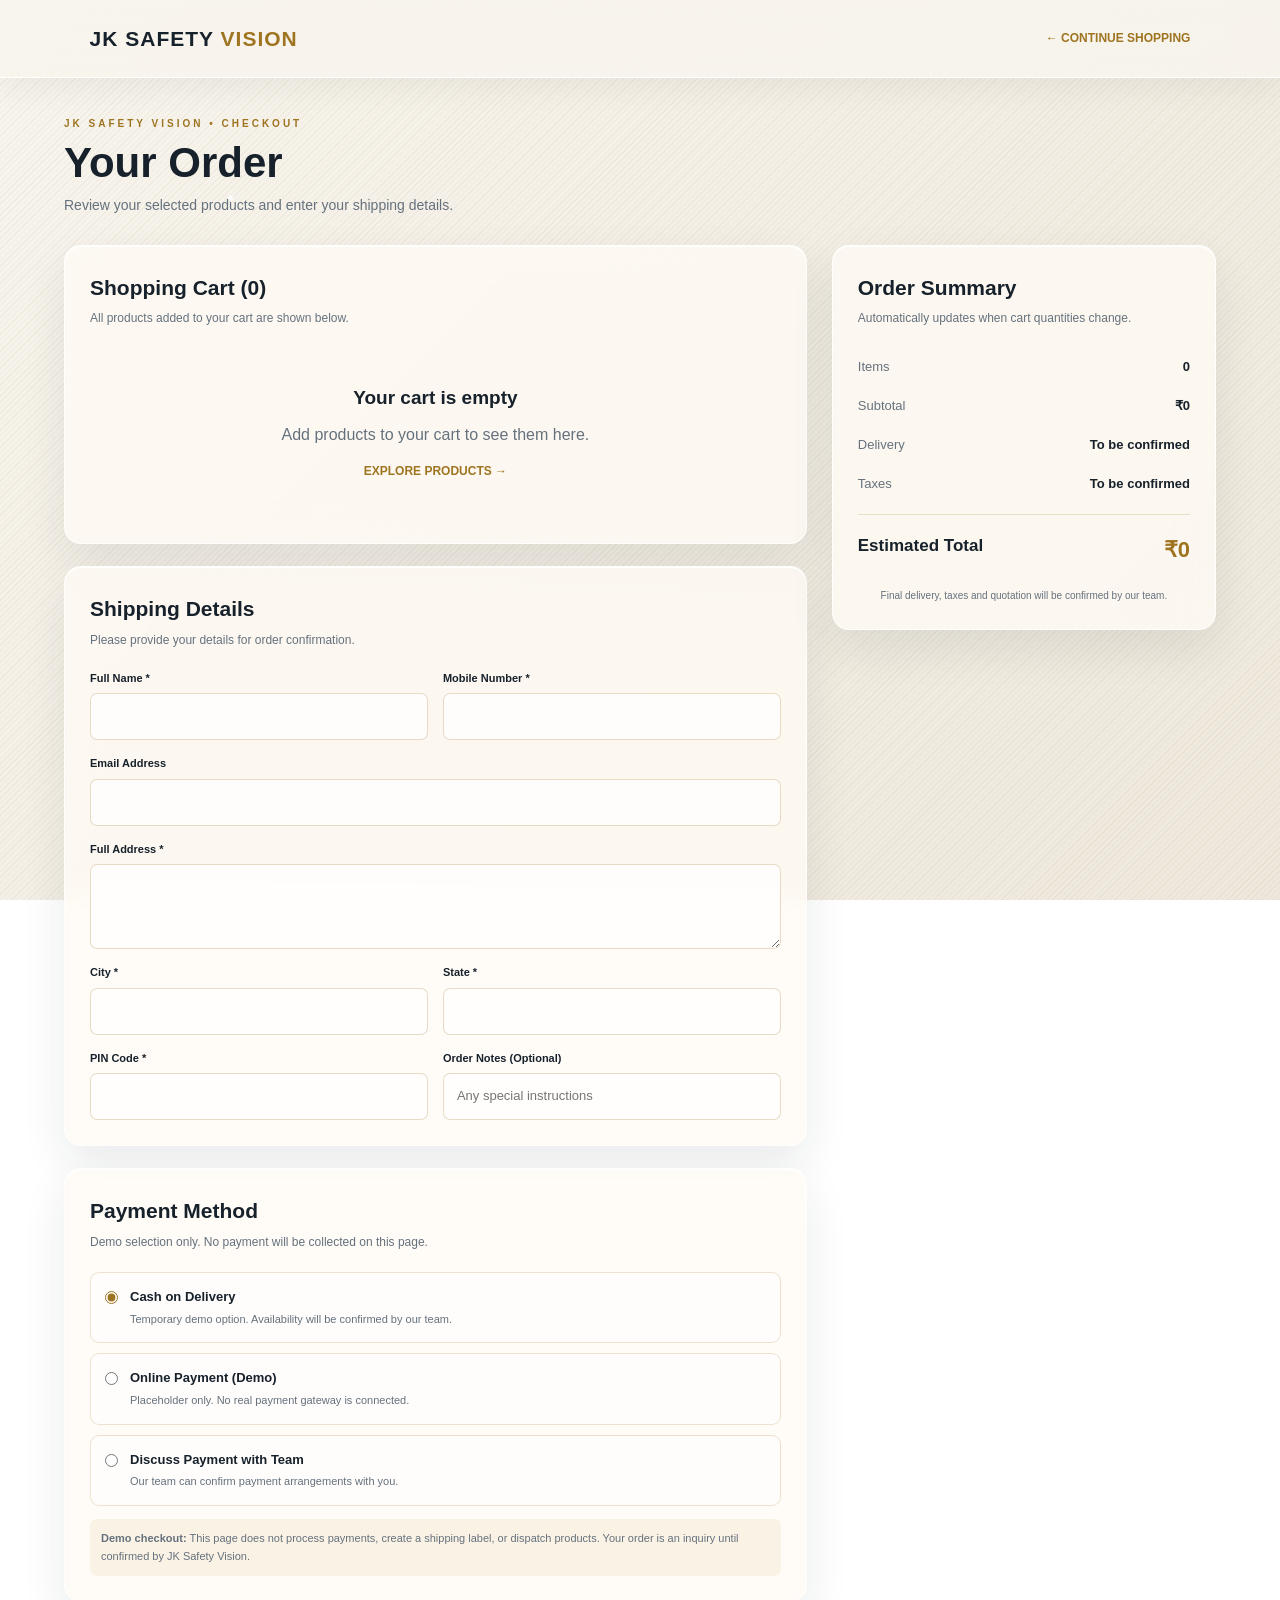
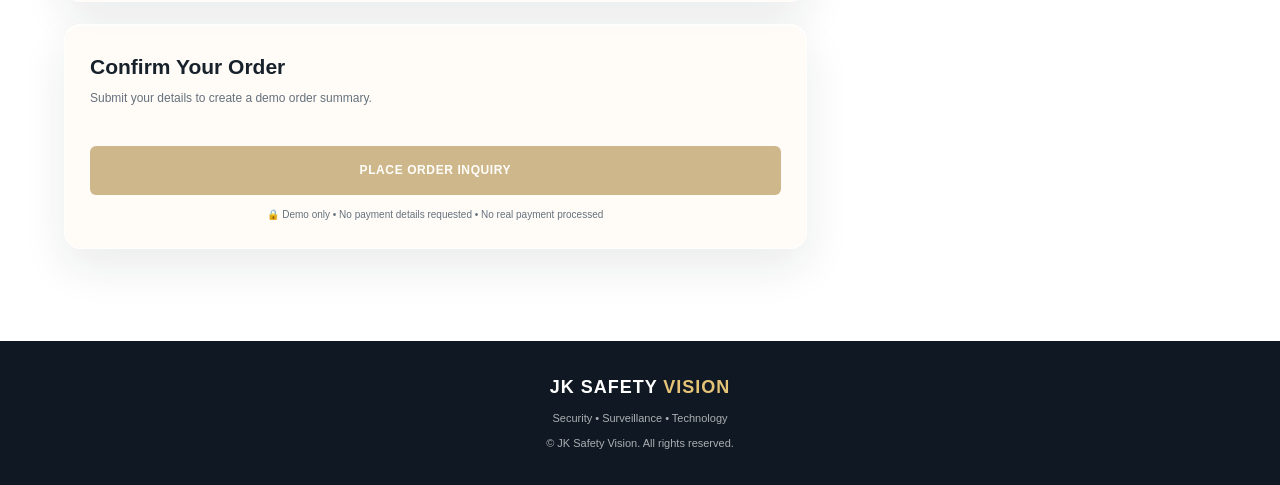
==== commit 1a6e0109: "Auto-save: 2026-10-04 10:40:48" ====
--- a/order.html
+++ b/order.html
@@ -3,143 +3,255 @@
 <head>
 <meta charset="UTF-8">
 <meta name="viewport" content="width=device-width, initial-scale=1.0">
-<meta name="description" content="Product details from JK Safety Vision - CCTV, recorders, networking and accessories.">
-<title>Product Details | JK Safety Vision</title>
+<meta name="description" content="Review your cart and submit an order inquiry to JK Safety Vision.">
+<title>Checkout | JK Safety Vision</title>
 
 <style>
-:root{--gold:#c99a35;--gold-light:#e5c477;--gold-dark:#9e7421;--ink:#17212b;--muted:#65717d;--white:#ffffff;--soft:#f7f8fa;--line:#e8e9eb;--dark:#101923;--shadow:0 18px 45px rgba(20,30,40,.09);--glass-white:rgba(255,252,245,.68);--glass-border:rgba(255,255,255,.8);--glass-blur:blur(18px) saturate(160%)}
+:root{
+  --gold:#c99a35;
+  --gold-light:#e5c477;
+  --gold-dark:#9e7421;
+  --ink:#17212b;
+  --muted:#65717d;
+  --dark:#101923;
+  --line:rgba(158,116,33,.2);
+  --glass:rgba(255,252,245,.78);
+  --shadow:0 18px 45px rgba(20,30,40,.09);
+}
 *{box-sizing:border-box;margin:0;padding:0}
-html{scroll-behavior:smooth}
-body{font-family:Arial,Helvetica,sans-serif;color:var(--ink);background:radial-gradient(circle at 18% 22%,rgba(255,255,255,.9) 0 2px,transparent 3px),radial-gradient(circle at 75% 65%,rgba(190,170,130,.16) 0 1.5px,transparent 3px),repeating-linear-gradient(135deg,rgba(150,130,95,.075) 0,rgba(150,130,95,.075) 1px,transparent 1px,transparent 4px),linear-gradient(135deg,#f8f5ee,#eee8dc);background-attachment:fixed;line-height:1.6;overflow-x:hidden;min-height:100vh;display:flex;flex-direction:column}
+body{
+  font-family:Arial,Helvetica,sans-serif;
+  color:var(--ink);
+  background:
+    radial-gradient(circle at 18% 22%,rgba(255,255,255,.9) 0 2px,transparent 3px),
+    repeating-linear-gradient(135deg,rgba(150,130,95,.075) 0,rgba(150,130,95,.075) 1px,transparent 1px,transparent 4px),
+    linear-gradient(135deg,#f8f5ee,#eee8dc);
+  background-attachment:fixed;
+  min-height:100vh;
+  line-height:1.6;
+}
 a{color:inherit;text-decoration:none}
-button{font:inherit}
-a:focus-visible,button:focus-visible{outline:2px solid var(--gold-dark);outline-offset:3px}
-header{position:relative;z-index:5;min-height:82px;padding:15px 7%;display:flex;justify-content:space-between;align-items:center;gap:20px;background:rgba(248,245,238,.78);border-bottom:1px solid rgba(255,255,255,.8);box-shadow:0 8px 35px rgba(0,0,0,.06);backdrop-filter:blur(28px) saturate(180%);-webkit-backdrop-filter:blur(28px) saturate(180%)}
-.logo{color:var(--ink);font-size:21px;font-weight:900;letter-spacing:1px}
+button,input,textarea,select{font:inherit}
+button{cursor:pointer}
+header{
+  min-height:78px;padding:15px 7%;
+  display:flex;justify-content:space-between;align-items:center;gap:15px;
+  background:rgba(248,245,238,.85);
+  border-bottom:1px solid white;
+  box-shadow:0 8px 35px rgba(0,0,0,.06);
+  backdrop-filter:blur(20px);
+}
+.logo{font-size:21px;font-weight:900;letter-spacing:1px;color:var(--ink)}
 .logo span{color:var(--gold-dark)}
-.header-right{display:flex;align-items:center;gap:18px}
-.header-link,.cart-link{color:var(--gold-dark);font-size:12px;font-weight:800}
-.cart-count{display:inline-block;min-width:18px;margin-left:4px;padding:1px 5px;background:var(--gold-dark);color:#fff;border-radius:20px;font-size:10px;text-align:center}
-.container{width:min(1150px,88%);margin:45px auto 70px;flex:1}
-.back-link{display:inline-block;color:var(--gold-dark);font-size:12px;font-weight:800;margin-bottom:25px}
-.product-layout{display:grid;grid-template-columns:1.05fr .95fr;gap:45px;align-items:start}
-.product-photo{min-height:430px;padding:30px;display:flex;align-items:center;justify-content:center;position:relative;overflow:hidden;background:rgba(255,252,245,.72);border:1px solid var(--glass-border);border-radius:20px;box-shadow:var(--shadow),inset 0 1px 0 #fff;backdrop-filter:var(--glass-blur);-webkit-backdrop-filter:var(--glass-blur)}
-.product-photo img{width:100%;max-height:370px;object-fit:contain}
-.photo-label{position:absolute;top:18px;left:18px;padding:7px 12px;background:rgba(201,154,53,.13);color:var(--gold-dark);border:1px solid rgba(201,154,53,.3);border-radius:30px;font-size:10px;font-weight:800;letter-spacing:1px}
-.product-info{padding:12px 0}
-.category{color:var(--gold-dark);font-size:11px;font-weight:800;letter-spacing:3px;text-transform:uppercase}
-h1{margin:12px 0 5px;font-size:clamp(30px,4vw,46px);line-height:1.12;letter-spacing:-1.5px;color:var(--ink)}
-.brand{color:var(--muted);font-size:13px;margin-top:10px}
-.rating{margin:17px 0;color:var(--gold-dark);font-size:14px;font-weight:800}
-.rating span{color:var(--muted);font-size:12px;font-weight:400;margin-left:7px}
-.price{color:var(--gold-dark);font-size:32px;font-weight:900;margin:17px 0 5px}
-.old-price{color:#929292;font-size:16px;font-weight:400;text-decoration:line-through;margin-left:9px}
-.discount{display:inline-block;margin-left:9px;padding:3px 9px;background:rgba(201,154,53,.13);color:var(--gold-dark);border:1px solid rgba(201,154,53,.3);border-radius:30px;font-size:11px;font-weight:800;vertical-align:middle}
-.stock{color:#52764d;font-size:12px;font-weight:700;margin-top:12px}
-.description{color:var(--muted);font-size:14px;line-height:1.85;margin:20px 0}
-.qty-row{display:flex;align-items:center;gap:14px;margin-top:22px}
-.qty-label{color:var(--gold-dark);font-size:11px;font-weight:800;letter-spacing:1px}
-.qty-box{display:inline-flex;align-items:center;background:rgba(255,255,255,.65);border:1px solid rgba(201,154,53,.3);border-radius:5px;overflow:hidden}
-.qty-box button{width:38px;height:38px;background:transparent;border:0;color:var(--gold-dark);font-size:18px;font-weight:800;cursor:pointer}
-.qty-box button:hover{background:rgba(201,154,53,.13)}
-.qty-box output{min-width:40px;text-align:center;color:var(--ink);font-size:14px;font-weight:800}
-.actions{display:flex;flex-wrap:wrap;gap:12px;margin-top:25px}
-.action-btn{min-height:48px;padding:13px 23px;border-radius:5px;cursor:pointer;font-size:12px;font-weight:800;letter-spacing:.5px;transition:transform .25s ease,background .25s ease,box-shadow .25s ease}
-.action-btn:hover{transform:translateY(-3px);box-shadow:0 10px 22px rgba(20,30,40,.12)}
-.action-btn:disabled{opacity:.6;cursor:not-allowed;transform:none;box-shadow:none}
-.add-btn{color:#fff;background:var(--gold-dark);border:1px solid var(--gold-dark)}
-.add-btn:hover{background:var(--gold)}
-.buy-btn{color:#fff;background:var(--dark);border:1px solid var(--dark)}
-.buy-btn:hover{background:#263747}
-.trust-row{display:flex;flex-wrap:wrap;gap:18px;margin-top:25px;padding-top:20px;border-top:1px solid rgba(158,116,33,.2);color:var(--muted);font-size:11px}
-.details-section{margin-top:50px;padding:35px;background:rgba(255,252,245,.72);border:1px solid var(--glass-border);border-radius:18px;box-shadow:var(--shadow),inset 0 1px 0 #fff;backdrop-filter:var(--glass-blur);-webkit-backdrop-filter:var(--glass-blur)}
-.section-kicker{color:var(--gold-dark);font-size:10px;font-weight:800;letter-spacing:3px;margin-bottom:8px}
-.details-section h2{color:var(--ink);font-size:clamp(25px,3vw,34px);margin-bottom:22px}
-.spec-grid{display:grid;grid-template-columns:repeat(2,minmax(0,1fr));gap:13px}
-.spec-item{padding:17px;background:rgba(255,255,255,.65);border:1px solid rgba(201,154,53,.16);border-radius:10px}
-.spec-item strong{display:block;color:var(--gold-dark);font-size:11px;margin-bottom:5px}
-.spec-item span{color:var(--ink);font-size:13px}
-.review-card{padding:20px;background:rgba(255,255,255,.65);border:1px solid var(--line);border-radius:10px;color:var(--muted);font-size:13px}
-.review-card strong{display:block;color:var(--ink);margin-bottom:7px}
-.not-found{grid-column:1/-1;padding:40px 20px;text-align:center;background:rgba(255,252,245,.72);border:1px solid var(--glass-border);border-radius:18px;box-shadow:var(--shadow),inset 0 1px 0 #fff}
-.not-found h2{color:var(--ink);font-size:24px;margin-bottom:12px}
-.not-found a{color:var(--gold-dark);font-weight:800}
-.toast{position:fixed;left:50%;bottom:28px;z-index:50;max-width:90%;padding:13px 22px;background:var(--dark);color:#fff;border-left:4px solid var(--gold);border-radius:6px;box-shadow:0 14px 35px rgba(20,30,40,.25);font-size:13px;font-weight:700;opacity:0;pointer-events:none;transform:translate(-50%,20px);transition:opacity .3s ease,transform .3s ease}
-.toast.show{opacity:1;transform:translate(-50%,0)}
-footer{padding:35px 7%;text-align:center;color:#fff;background:var(--dark)}
-.footer-logo{color:#fff;font-size:18px;font-weight:900;letter-spacing:1px}
+.header-link{font-size:12px;font-weight:800;color:var(--gold-dark)}
+.container{width:min(1200px,90%);margin:38px auto 70px}
+.page-heading{margin-bottom:28px}
+.kicker{font-size:10px;letter-spacing:3px;font-weight:800;color:var(--gold-dark)}
+h1{font-size:clamp(30px,4vw,42px);line-height:1.15;margin:7px 0;color:var(--ink)}
+.page-heading p{color:var(--muted);font-size:14px}
+.checkout-grid{display:grid;grid-template-columns:minmax(0,1.45fr) minmax(300px,.75fr);gap:25px;align-items:start}
+.panel{
+  background:var(--glass);border:1px solid rgba(255,255,255,.85);
+  border-radius:17px;padding:25px;margin-bottom:22px;
+  box-shadow:var(--shadow),inset 0 1px 0 #fff;
+  backdrop-filter:blur(16px);
+}
+.panel h2{font-size:21px;margin-bottom:5px}
+.panel-subtitle{font-size:12px;color:var(--muted);margin-bottom:20px}
+.cart-item{
+  display:grid;grid-template-columns:95px minmax(0,1fr) auto;
+  gap:17px;align-items:center;padding:17px 0;
+  border-bottom:1px solid var(--line);
+}
+.cart-item:first-of-type{padding-top:5px}
+.cart-item:last-child{border-bottom:0;padding-bottom:0}
+.item-image{
+  width:95px;height:85px;object-fit:contain;padding:8px;
+  background:rgba(255,255,255,.72);border:1px solid var(--line);border-radius:10px;
+}
+.item-name{font-size:14px;font-weight:800;line-height:1.35}
+.item-meta{font-size:11px;color:var(--muted);margin-top:5px}
+.item-price{font-size:14px;font-weight:900;color:var(--gold-dark);margin-top:7px}
+.item-controls{display:flex;align-items:center;gap:7px;margin-top:10px;flex-wrap:wrap}
+.qty-control{display:inline-flex;align-items:center;border:1px solid var(--line);border-radius:6px;overflow:hidden;background:#fff}
+.qty-control button{width:30px;height:30px;border:0;background:transparent;color:var(--gold-dark);font-weight:900}
+.qty-control button:hover{background:rgba(201,154,53,.13)}
+.qty-control span{min-width:34px;text-align:center;font-size:12px;font-weight:800}
+.remove-btn{border:0;background:transparent;color:#a34d43;font-size:11px;font-weight:800;padding:5px}
+.line-total{font-size:13px;font-weight:900;white-space:nowrap}
+.empty-cart{text-align:center;padding:35px 15px;color:var(--muted)}
+.empty-cart strong{display:block;color:var(--ink);font-size:19px;margin-bottom:8px}
+.gold-link{display:inline-block;margin-top:15px;color:var(--gold-dark);font-size:12px;font-weight:900}
+.form-grid{display:grid;grid-template-columns:1fr 1fr;gap:15px}
+.field{display:flex;flex-direction:column;gap:6px}
+.field.full{grid-column:1/-1}
+.field label{font-size:11px;font-weight:800;color:var(--ink)}
+.field input,.field textarea,.field select{
+  width:100%;border:1px solid rgba(158,116,33,.25);
+  background:rgba(255,255,255,.75);border-radius:7px;
+  padding:12px 13px;color:var(--ink);outline:none;font-size:13px;
+}
+.field input:focus,.field textarea:focus,.field select:focus{border-color:var(--gold-dark);box-shadow:0 0 0 3px rgba(201,154,53,.12)}
+.field textarea{min-height:85px;resize:vertical}
+.payment-option{
+  display:flex;gap:12px;align-items:flex-start;padding:14px;
+  border:1px solid var(--line);border-radius:9px;background:rgba(255,255,255,.55);
+  margin-top:10px;cursor:pointer;
+}
+.payment-option input{margin-top:4px;accent-color:var(--gold-dark)}
+.payment-option strong{display:block;font-size:13px}
+.payment-option small{display:block;color:var(--muted);font-size:11px;margin-top:3px}
+.demo-note{font-size:11px;color:var(--muted);margin-top:13px;padding:11px;background:rgba(201,154,53,.09);border-radius:7px}
+.summary-row{display:flex;justify-content:space-between;gap:15px;font-size:13px;padding:9px 0;color:var(--muted)}
+.summary-row strong{color:var(--ink);white-space:nowrap}
+.summary-total{border-top:1px solid var(--line);margin-top:10px;padding-top:17px;font-size:17px;font-weight:900;color:var(--ink)}
+.summary-total strong{font-size:22px;color:var(--gold-dark)}
+.checkout-btn{
+  width:100%;border:0;border-radius:6px;background:var(--gold-dark);color:#fff;
+  padding:15px;font-size:12px;font-weight:900;letter-spacing:.6px;margin-top:18px;
+  transition:.2s;
+}
+.checkout-btn:hover{background:var(--gold);transform:translateY(-2px)}
+.checkout-btn:disabled{opacity:.5;cursor:not-allowed;transform:none}
+.secure-note{text-align:center;font-size:10px;color:var(--muted);margin-top:12px}
+.status-message{display:none;padding:18px;margin-top:18px;border-radius:9px;background:rgba(82,118,77,.1);border:1px solid rgba(82,118,77,.25);color:#365c32;font-size:13px}
+.status-message.show{display:block}
+footer{background:var(--dark);color:#fff;text-align:center;padding:32px 7%}
+.footer-logo{font-size:18px;font-weight:900;letter-spacing:1px}
 .footer-logo span{color:var(--gold-light)}
-footer p{color:rgba(255,255,255,.65);font-size:11px;margin-top:9px}
-@media(max-width:750px){header{padding:15px 6%}.logo{font-size:18px}.header-right{gap:12px}.container{width:88%;margin:28px auto 50px}.product-layout{grid-template-columns:1fr;gap:25px}.product-photo{min-height:300px;padding:22px}.product-photo img{max-height:260px}.product-info{padding:0}h1{font-size:32px}.details-section{padding:23px;margin-top:30px}.spec-grid{grid-template-columns:1fr}}
-@media(max-width:380px){.actions{flex-direction:column}.action-btn{width:100%}}
-@media(prefers-reduced-motion:reduce){*{transition:none!important;scroll-behavior:auto!important}}
+footer p{font-size:11px;color:rgba(255,255,255,.65);margin-top:8px}
+@media(max-width:850px){.checkout-grid{grid-template-columns:1fr}}
+@media(max-width:560px){
+  header{padding:14px 5%}.logo{font-size:17px}
+  .container{width:92%;margin:25px auto 45px}
+  .panel{padding:18px}
+  .cart-item{grid-template-columns:70px minmax(0,1fr);gap:12px}
+  .item-image{width:70px;height:70px}
+  .line-total{grid-column:2;text-align:left}
+  .form-grid{grid-template-columns:1fr}
+  .field.full{grid-column:auto}
+}
 </style>
 </head>
 
 <body>
 <header>
   <a class="logo" href="index.html">JK SAFETY <span>VISION</span></a>
-  <div class="header-right">
-    <a class="cart-link" href="order.html" aria-label="View cart">CART<span class="cart-count" id="cartCount">0</span></a>
-    <a class="header-link" href="index.html">← BACK TO HOME</a>
+  <a class="header-link" href="index.html">← CONTINUE SHOPPING</a>
+</header>
+
+<main class="container">
+  <div class="page-heading">
+    <div class="kicker">JK SAFETY VISION • CHECKOUT</div>
+    <h1>Your Order</h1>
+    <p>Review your selected products and enter your shipping details.</p>
   </div>
-</header>
-
-<main class="container">
-  <a class="back-link" href="index.html">← CONTINUE SHOPPING</a>
-
-  <div class="product-layout" id="productLayout">
-    <div class="product-photo">
-      <span class="photo-label">PRODUCT IMAGE</span>
-      <img id="productImage" src="" alt="Product image">
+
+  <div class="checkout-grid">
+    <div>
+      <section class="panel">
+        <h2>Shopping Cart <span id="itemCount"></span></h2>
+        <p class="panel-subtitle">All products added to your cart are shown below.</p>
+        <div id="cartItems"></div>
+      </section>
+
+      <form id="checkoutForm">
+        <section class="panel">
+          <h2>Shipping Details</h2>
+          <p class="panel-subtitle">Please provide your details for order confirmation.</p>
+
+          <div class="form-grid">
+            <div class="field">
+              <label for="customerName">Full Name *</label>
+              <input id="customerName" name="customerName" type="text" autocomplete="name" required>
+            </div>
+            <div class="field">
+              <label for="mobile">Mobile Number *</label>
+              <input id="mobile" name="mobile" type="tel" autocomplete="tel" required>
+            </div>
+            <div class="field full">
+              <label for="email">Email Address</label>
+              <input id="email" name="email" type="email" autocomplete="email">
+            </div>
+            <div class="field full">
+              <label for="address">Full Address *</label>
+              <textarea id="address" name="address" autocomplete="street-address" required></textarea>
+            </div>
+            <div class="field">
+              <label for="city">City *</label>
+              <input id="city" name="city" type="text" autocomplete="address-level2" required>
+            </div>
+            <div class="field">
+              <label for="state">State *</label>
+              <input id="state" name="state" type="text" autocomplete="address-level1" required>
+            </div>
+            <div class="field">
+              <label for="pincode">PIN Code *</label>
+              <input id="pincode" name="pincode" type="text" inputmode="numeric" autocomplete="postal-code" required>
+            </div>
+            <div class="field">
+              <label for="notes">Order Notes (Optional)</label>
+              <input id="notes" name="notes" type="text" placeholder="Any special instructions">
+            </div>
+          </div>
+        </section>
+
+        <section class="panel">
+          <h2>Payment Method</h2>
+          <p class="panel-subtitle">Demo selection only. No payment will be collected on this page.</p>
+
+          <label class="payment-option">
+            <input type="radio" name="payment" value="Cash on Delivery (to be confirmed)" checked>
+            <span>
+              <strong>Cash on Delivery</strong>
+              <small>Temporary demo option. Availability will be confirmed by our team.</small>
+            </span>
+          </label>
+
+          <label class="payment-option">
+            <input type="radio" name="payment" value="Online Payment (demo only)">
+            <span>
+              <strong>Online Payment (Demo)</strong>
+              <small>Placeholder only. No real payment gateway is connected.</small>
+            </span>
+          </label>
+
+          <label class="payment-option">
+            <input type="radio" name="payment" value="Payment to be discussed">
+            <span>
+              <strong>Discuss Payment with Team</strong>
+              <small>Our team can confirm payment arrangements with you.</small>
+            </span>
+          </label>
+
+          <div class="demo-note">
+            <strong>Demo checkout:</strong> This page does not process payments, create a shipping label, or dispatch products. Your order is an inquiry until confirmed by JK Safety Vision.
+          </div>
+        </section>
+
+        <section class="panel">
+          <h2>Confirm Your Order</h2>
+          <p class="panel-subtitle">Submit your details to create a demo order summary.</p>
+          <button class="checkout-btn" id="placeOrderBtn" type="submit">PLACE ORDER INQUIRY</button>
+          <div class="status-message" id="orderStatus" role="status" aria-live="polite"></div>
+          <p class="secure-note">🔒 Demo only • No payment details requested • No real payment processed</p>
+        </section>
+      </form>
     </div>
 
-    <div class="product-info">
-      <div class="category" id="productCategory">SECURITY PRODUCT</div>
-      <h1 id="productName">Product Name</h1>
-      <div class="brand" id="productBrand"></div>
-      <div class="rating" id="productRating">★★★★★ <span>Product rating</span></div>
-      <div class="price" id="productPrice"></div>
-      <div class="stock">● Available for inquiry</div>
-
-      <p class="description">Explore this product from JK Safety Vision. Contact our team to confirm the exact model, technical specifications, compatibility, installation and final quotation.</p>
-
-      <div class="qty-row">
-        <span class="qty-label">QUANTITY</span>
-        <div class="qty-box">
-          <button type="button" id="qtyMinus" aria-label="Decrease quantity">−</button>
-          <output id="qtyValue" aria-live="polite">1</output>
-          <button type="button" id="qtyPlus" aria-label="Increase quantity">+</button>
-        </div>
-      </div>
-
-      <div class="actions">
-        <button type="button" class="action-btn add-btn" id="addToCart">ADD TO CART</button>
-        <button type="button" class="action-btn buy-btn" id="buyNow">BUY NOW</button>
-      </div>
-
-      <div class="trust-row">
-        <span>✓ Product consultation</span>
-        <span>✓ Installation inquiry</span>
-        <span>✓ Quotation support</span>
-      </div>
-    </div>
+    <aside>
+      <section class="panel">
+        <h2>Order Summary</h2>
+        <p class="panel-subtitle">Automatically updates when cart quantities change.</p>
+        <div class="summary-row"><span>Items</span><strong id="summaryItems">0</strong></div>
+        <div class="summary-row"><span>Subtotal</span><strong id="subtotal">₹0</strong></div>
+        <div class="summary-row"><span>Delivery</span><strong id="delivery">To be confirmed</strong></div>
+        <div class="summary-row"><span>Taxes</span><strong>To be confirmed</strong></div>
+        <div class="summary-row summary-total"><span>Estimated Total</span><strong id="grandTotal">₹0</strong></div>
+        <p class="secure-note">Final delivery, taxes and quotation will be confirmed by our team.</p>
+      </section>
+    </aside>
   </div>
-
-  <section class="details-section" id="specSection">
-    <div class="section-kicker">TECHNICAL INFORMATION</div>
-    <h2>Product Specifications</h2>
-    <div class="spec-grid" id="specifications"></div>
-  </section>
-
-  <section class="details-section" id="reviewSection">
-    <div class="section-kicker">CUSTOMER FEEDBACK</div>
-    <h2>Reviews &amp; Ratings</h2>
-    <div class="review-card">
-      <strong>Customer reviews</strong>
-      Reviews will be displayed here once verified customer feedback is available.
-    </div>
-  </section>
 </main>
 
 <footer>
@@ -148,258 +260,276 @@
   <p>© JK Safety Vision. All rights reserved.</p>
 </footer>
 
-<div class="toast" id="toast" role="status" aria-live="polite"></div>
-
 <script src="products.js?v=3"></script>
 <script>
 (function(){
 "use strict";
 
 const CART_KEY = "jkSV_cart";
-const MAX_QTY = 99;
-const products = Array.isArray(window.PRODUCTS) ? window.PRODUCTS : [];
 const $ = id => document.getElementById(id);
-
-const productId = new URLSearchParams(window.location.search).get("id");
-
-const product = window.getJKSVProductById
-  ? window.getJKSVProductById(productId)
-  : products.find(item => String(item.id) === String(productId));
-
 const money = value => "₹" + Number(value || 0).toLocaleString("en-IN");
-
-const stars = rating => {
-  const n = Math.max(0, Math.min(5, Math.round(Number(rating) || 0)));
-  return "★".repeat(n) + "☆".repeat(5 - n);
-};
 
 function readCart(){
   try{
-    const data = JSON.parse(localStorage.getItem(CART_KEY));
-    return Array.isArray(data) ? data : [];
+    const value = JSON.parse(localStorage.getItem(CART_KEY));
+    return Array.isArray(value) ? value : [];
   }catch(error){
     return [];
   }
 }
 
-function writeCart(cart){
+function saveCart(cart){
   try{
     localStorage.setItem(CART_KEY, JSON.stringify(cart));
     return true;
   }catch(error){
+    alert("Cart could not be saved in this browser.");
     return false;
   }
 }
 
-function updateCartCount(){
-  $("cartCount").textContent = readCart().reduce(
-    (sum, item) => sum + (Number(item.quantity) || 0), 0
+function getProduct(id){
+  const list = Array.isArray(window.PRODUCTS) ? window.PRODUCTS : [];
+  if(typeof window.getJKSVProductById === "function"){
+    const found = window.getJKSVProductById(id);
+    if(found) return found;
+  }
+  return list.find(product => String(product.id) === String(id));
+}
+
+function productDetails(item){
+  const product = getProduct(item.id);
+  return {
+    name: item.name || (product && product.name) || ("Product #" + item.id),
+    price: Number(item.price ?? (product && product.price) ?? 0),
+    image: item.image || (product && (product.image || product.photo)) || "",
+    category: item.category || (product && product.category) || ""
+  };
+}
+
+function imagePath(value){
+  if(!value) return "";
+  if(/^https?:\/\//i.test(value) || value.startsWith("data:") || value.startsWith("/")) return value;
+  if(value.startsWith("images/")) return value;
+  return "images/" + value;
+}
+
+function fallbackImage(){
+  return "data:image/svg+xml;charset=UTF-8," + encodeURIComponent(
+    '<svg xmlns="http://www.w3.org/2000/svg" width="300" height="220"><rect width="100%" height="100%" fill="#f7f3e9"/><text x="50%" y="50%" dominant-baseline="middle" text-anchor="middle" font-family="Arial" font-size="15" fill="#9e7421">Product image</text></svg>'
   );
 }
 
-let toastTimer;
-
-function showToast(message){
-  const toast = $("toast");
-  toast.textContent = message;
-  toast.classList.add("show");
-  clearTimeout(toastTimer);
-  toastTimer = setTimeout(() => toast.classList.remove("show"), 2600);
-}
-
-function addSpec(grid, label, value){
-  const item = document.createElement("div");
-  item.className = "spec-item";
-
-  const title = document.createElement("strong");
-  title.textContent = label;
-
-  const detail = document.createElement("span");
-  detail.textContent = value;
-
-  item.append(title, detail);
-  grid.appendChild(item);
-}
-
-function renderProduct(){
-  const maker = product.make && product.make !== "Generic"
-    ? product.make
-    : product.brand;
-
-  document.title = product.name + " | JK Safety Vision";
-  $("productName").textContent = product.name;
-  $("productBrand").textContent = maker || "";
-  $("productCategory").textContent = product.category || "Security Product";
-
-  const rating = $("productRating");
-  rating.textContent = stars(product.rating) + " ";
-
-  const ratingNote = document.createElement("span");
-  ratingNote.textContent = (Number(product.rating) || 0) + " / 5 (sample listing)";
-  rating.appendChild(ratingNote);
-
-  const price = $("productPrice");
-  price.textContent = money(product.price);
-
-  if(Number(product.old) > Number(product.price)){
-    const oldPrice = document.createElement("span");
-    oldPrice.className = "old-price";
-    oldPrice.textContent = money(product.old);
-    price.appendChild(oldPrice);
-
-    const discount = document.createElement("span");
-    discount.className = "discount";
-    discount.textContent = Math.round(
-      (1 - Number(product.price) / Number(product.old)) * 100
-    ) + "% OFF";
-    price.appendChild(discount);
-  }
-
-  const image = $("productImage");
-  image.alt = product.name;
-
-  const imageNames = [];
-  if(product.photo) imageNames.push(product.photo);
-  if(product.image && product.image !== product.photo) imageNames.push(product.image);
-
-  let imageIndex = 0;
-
-  image.onerror = function(){
-    imageIndex++;
-
-    if(imageIndex < imageNames.length){
-      image.src = "images/" + imageNames[imageIndex] + ".jpg";
-      return;
+function cartQuantity(cart){
+  return cart.reduce((sum,item) => sum + Math.max(0, Number(item.quantity) || 0), 0);
+}
+
+function renderCart(){
+  const cart = readCart();
+  const container = $("cartItems");
+  container.textContent = "";
+
+  $("itemCount").textContent = "(" + cartQuantity(cart) + ")";
+  $("summaryItems").textContent = cartQuantity(cart);
+
+  if(cart.length === 0){
+    const empty = document.createElement("div");
+    empty.className = "empty-cart";
+    empty.innerHTML = '<strong>Your cart is empty</strong><p>Add products to your cart to see them here.</p><a class="gold-link" href="index.html">EXPLORE PRODUCTS →</a>';
+    container.appendChild(empty);
+    updateSummary([]);
+    $("placeOrderBtn").disabled = true;
+    return;
+  }
+
+  $("placeOrderBtn").disabled = false;
+
+  cart.forEach((item,index) => {
+    const details = productDetails(item);
+    const quantity = Math.max(0, Number(item.quantity) || 0);
+    const row = document.createElement("article");
+    row.className = "cart-item";
+
+    const img = document.createElement("img");
+    img.className = "item-image";
+    img.alt = details.name;
+    img.src = imagePath(details.image) || fallbackImage();
+    img.onerror = () => { img.onerror = null; img.src = fallbackImage(); };
+
+    const info = document.createElement("div");
+    const name = document.createElement("div");
+    name.className = "item-name";
+    name.textContent = details.name;
+
+    const meta = document.createElement("div");
+    meta.className = "item-meta";
+    meta.textContent = details.category || "JK Safety Vision product";
+
+    const price = document.createElement("div");
+    price.className = "item-price";
+    price.textContent = money(details.price) + " each";
+
+    const controls = document.createElement("div");
+    controls.className = "item-controls";
+
+    const qty = document.createElement("div");
+    qty.className = "qty-control";
+
+    const minus = document.createElement("button");
+    minus.type = "button";
+    minus.textContent = "−";
+    minus.setAttribute("aria-label","Decrease quantity");
+    minus.addEventListener("click", () => changeQuantity(index,-1));
+
+    const qtyValue = document.createElement("span");
+    qtyValue.textContent = quantity;
+
+    const plus = document.createElement("button");
+    plus.type = "button";
+    plus.textContent = "+";
+    plus.setAttribute("aria-label","Increase quantity");
+    plus.addEventListener("click", () => changeQuantity(index,1));
+
+    qty.append(minus,qtyValue,plus);
+
+    const remove = document.createElement("button");
+    remove.type = "button";
+    remove.className = "remove-btn";
+    remove.textContent = "REMOVE";
+    remove.addEventListener("click", () => removeItem(index));
+
+    controls.append(qty,remove);
+    info.append(name,meta,price,controls);
+
+    const lineTotal = document.createElement("div");
+    lineTotal.className = "line-total";
+    lineTotal.textContent = money(details.price * quantity);
+
+    row.append(img,info,lineTotal);
+    container.appendChild(row);
+  });
+
+  updateSummary(cart);
+}
+
+function changeQuantity(index,change){
+  const cart = readCart();
+  if(!cart[index]) return;
+
+  const next = (Number(cart[index].quantity) || 0) + change;
+  if(next <= 0){
+    cart.splice(index,1);
+  }else{
+    cart[index].quantity = next;
+  }
+  if(saveCart(cart)) renderCart();
+}
+
+function removeItem(index){
+  const cart = readCart();
+  cart.splice(index,1);
+  if(saveCart(cart)) renderCart();
+}
+
+function updateSummary(cart){
+  const subtotal = cart.reduce((sum,item) => {
+    const details = productDetails(item);
+    return sum + details.price * Math.max(0,Number(item.quantity) || 0);
+  },0);
+
+  $("subtotal").textContent = money(subtotal);
+  $("grandTotal").textContent = money(subtotal);
+}
+
+function submitOrder(event){
+  event.preventDefault();
+
+  const cart = readCart();
+  if(!cart.length){
+    $("orderStatus").textContent = "Your cart is empty. Please add products first.";
+    $("orderStatus").classList.add("show");
+    return;
+  }
+
+  const form = $("checkoutForm");
+  if(!form.reportValidity()) return;
+
+  const data = new FormData(form);
+  const orderNumber = "JKSV-" + Date.now().toString().slice(-8);
+  const lines = cart.map(item => {
+    const details = productDetails(item);
+    const qty = Math.max(0,Number(item.quantity) || 0);
+    return details.name + " — Qty: " + qty + " — " + money(details.price * qty);
+  });
+
+  const subtotal = cart.reduce((sum,item) => {
+    const details = productDetails(item);
+    return sum + details.price * Math.max(0,Number(item.quantity) || 0);
+  },0);
+
+  const payment = data.get("payment");
+  const summary =
+`JK SAFETY VISION — DEMO ORDER INQUIRY
+Order reference: ${orderNumber}
+
+CUSTOMER
+Name: ${data.get("customerName")}
+Mobile: ${data.get("mobile")}
+Email: ${data.get("email") || "Not provided"}
+Address: ${data.get("address")}
+City: ${data.get("city")}
+State: ${data.get("state")}
+PIN: ${data.get("pincode")}
+
+PRODUCTS
+${lines.join("\n")}
+
+Subtotal: ${money(subtotal)}
+Delivery: To be confirmed
+Estimated total: ${money(subtotal)}
+Payment selection: ${payment}
+Notes: ${data.get("notes") || "None"}
+
+DEMO ONLY — No payment has been processed and no shipment has been booked.`;
+
+  $("orderStatus").textContent =
+    "Demo order inquiry created! Reference: " + orderNumber +
+    ". No payment was taken and no shipment was booked. Your cart has been kept.";
+  $("orderStatus").classList.add("show");
+
+  let copyButton = $("copyOrderButton");
+  if(!copyButton){
+    copyButton = document.createElement("button");
+    copyButton.id = "copyOrderButton";
+    copyButton.type = "button";
+    copyButton.className = "checkout-btn";
+    copyButton.textContent = "COPY ORDER SUMMARY";
+    copyButton.style.marginTop = "12px";
+    $("orderStatus").appendChild(document.createElement("br"));
+    $("orderStatus").appendChild(copyButton);
+  }
+  copyButton.onclick = async function(){
+    try{
+      await navigator.clipboard.writeText(summary);
+      copyButton.textContent = "SUMMARY COPIED";
+    }catch(error){
+      const area = document.createElement("textarea");
+      area.value = summary;
+      document.body.appendChild(area);
+      area.select();
+      document.execCommand("copy");
+      area.remove();
+      copyButton.textContent = "SUMMARY COPIED";
     }
-
-    image.onerror = null;
-    image.src = "data:image/svg+xml;utf8," + encodeURIComponent(
-      '<svg xmlns="http://www.w3.org/2000/svg" width="400" height="300" viewBox="0 0 400 300"><rect width="400" height="300" fill="#f7f8fa"/><text x="200" y="155" text-anchor="middle" font-family="Arial" font-size="16" font-weight="700" fill="#9e7421">Image not available</text></svg>'
-    );
   };
-
-  if(imageNames.length){
-    image.src = "images/" + imageNames[0] + ".jpg";
-  }else{
-    image.onerror();
-  }
-
-  const grid = $("specifications");
-  grid.textContent = "";
-
-  addSpec(grid, "PRODUCT", product.name);
-  addSpec(grid, "CATEGORY", product.category || "Not specified");
-  addSpec(grid, "BRAND / TYPE", maker || "To be confirmed");
-  addSpec(grid, "LISTED PRICE", money(product.price));
-  addSpec(grid, "RATING", (Number(product.rating) || 0) + " / 5 (sample listing)");
-
-  if(product.specs && typeof product.specs === "object"){
-    Object.entries(product.specs).forEach(([label, value]) => {
-      addSpec(grid, label, String(value));
-    });
-  }else{
-    addSpec(grid, "TECHNICAL DETAILS", "Confirm exact model specifications with our team.");
-  }
-}
-
-function renderNotFound(){
-  document.title = "Product not found | JK Safety Vision";
-
-  const box = document.createElement("div");
-  box.className = "not-found";
-
-  const heading = document.createElement("h2");
-  heading.textContent = "Product not found.";
-
-  const message = document.createElement("p");
-  message.textContent = "This product may have been moved or is unavailable.";
-
-  const link = document.createElement("a");
-  link.href = "index.html";
-  link.textContent = "Return to Home";
-
-  box.append(heading, message, link);
-  $("productLayout").replaceChildren(box);
-
-  $("specSection").style.display = "none";
-  $("reviewSection").style.display = "none";
-}
-
-let quantity = 1;
-
-function setQuantity(value){
-  quantity = Math.max(1, Math.min(MAX_QTY, Number(value) || 1));
-  $("qtyValue").textContent = quantity;
-}
-
-function addSelectedProduct(goToCart){
-  if(!product) return;
-
-  const cart = readCart();
-
-  // FIX: Compare IDs as strings so number/text IDs both work.
-  const existing = cart.find(item =>
-    String(item.id) === String(product.id)
-  );
-
-  if(existing){
-    existing.quantity = Math.min(
-      MAX_QTY,
-      (Number(existing.quantity) || 0) + quantity
-    );
-    existing.price = product.price;
-  }else{
-    cart.push({
-      id: product.id,
-      name: product.name,
-      price: product.price,
-      image: product.image || product.photo || "",
-      quantity: quantity
-    });
-  }
-
-  if(!writeCart(cart)){
-    showToast("Could not save the cart. Please enable browser storage and try again.");
-    return;
-  }
-
-  updateCartCount();
-
-  if(goToCart){
-    $("buyNow").disabled = true;
-    $("addToCart").disabled = true;
-    window.location.href = "order.html";
-  }else{
-    showToast(product.name + " added to cart!");
-  }
-}
-
-updateCartCount();
-
-if(product){
-  renderProduct();
-  setQuantity(1);
-
-  $("qtyMinus").addEventListener("click", () => setQuantity(quantity - 1));
-  $("qtyPlus").addEventListener("click", () => setQuantity(quantity + 1));
-  $("addToCart").addEventListener("click", () => addSelectedProduct(false));
-  $("buyNow").addEventListener("click", () => addSelectedProduct(true));
-}else{
-  renderNotFound();
-}
-
-window.addEventListener("storage", event => {
-  if(event.key === CART_KEY) updateCartCount();
+}
+
+$("checkoutForm").addEventListener("submit",submitOrder);
+window.addEventListener("storage",event => {
+  if(event.key === CART_KEY) renderCart();
 });
 
-window.addEventListener("pageshow", event => {
-  if(event.persisted){
-    updateCartCount();
-    if($("buyNow")) $("buyNow").disabled = false;
-    if($("addToCart")) $("addToCart").disabled = false;
-  }
-});
-
+renderCart();
 })();
 </script>
 </body>
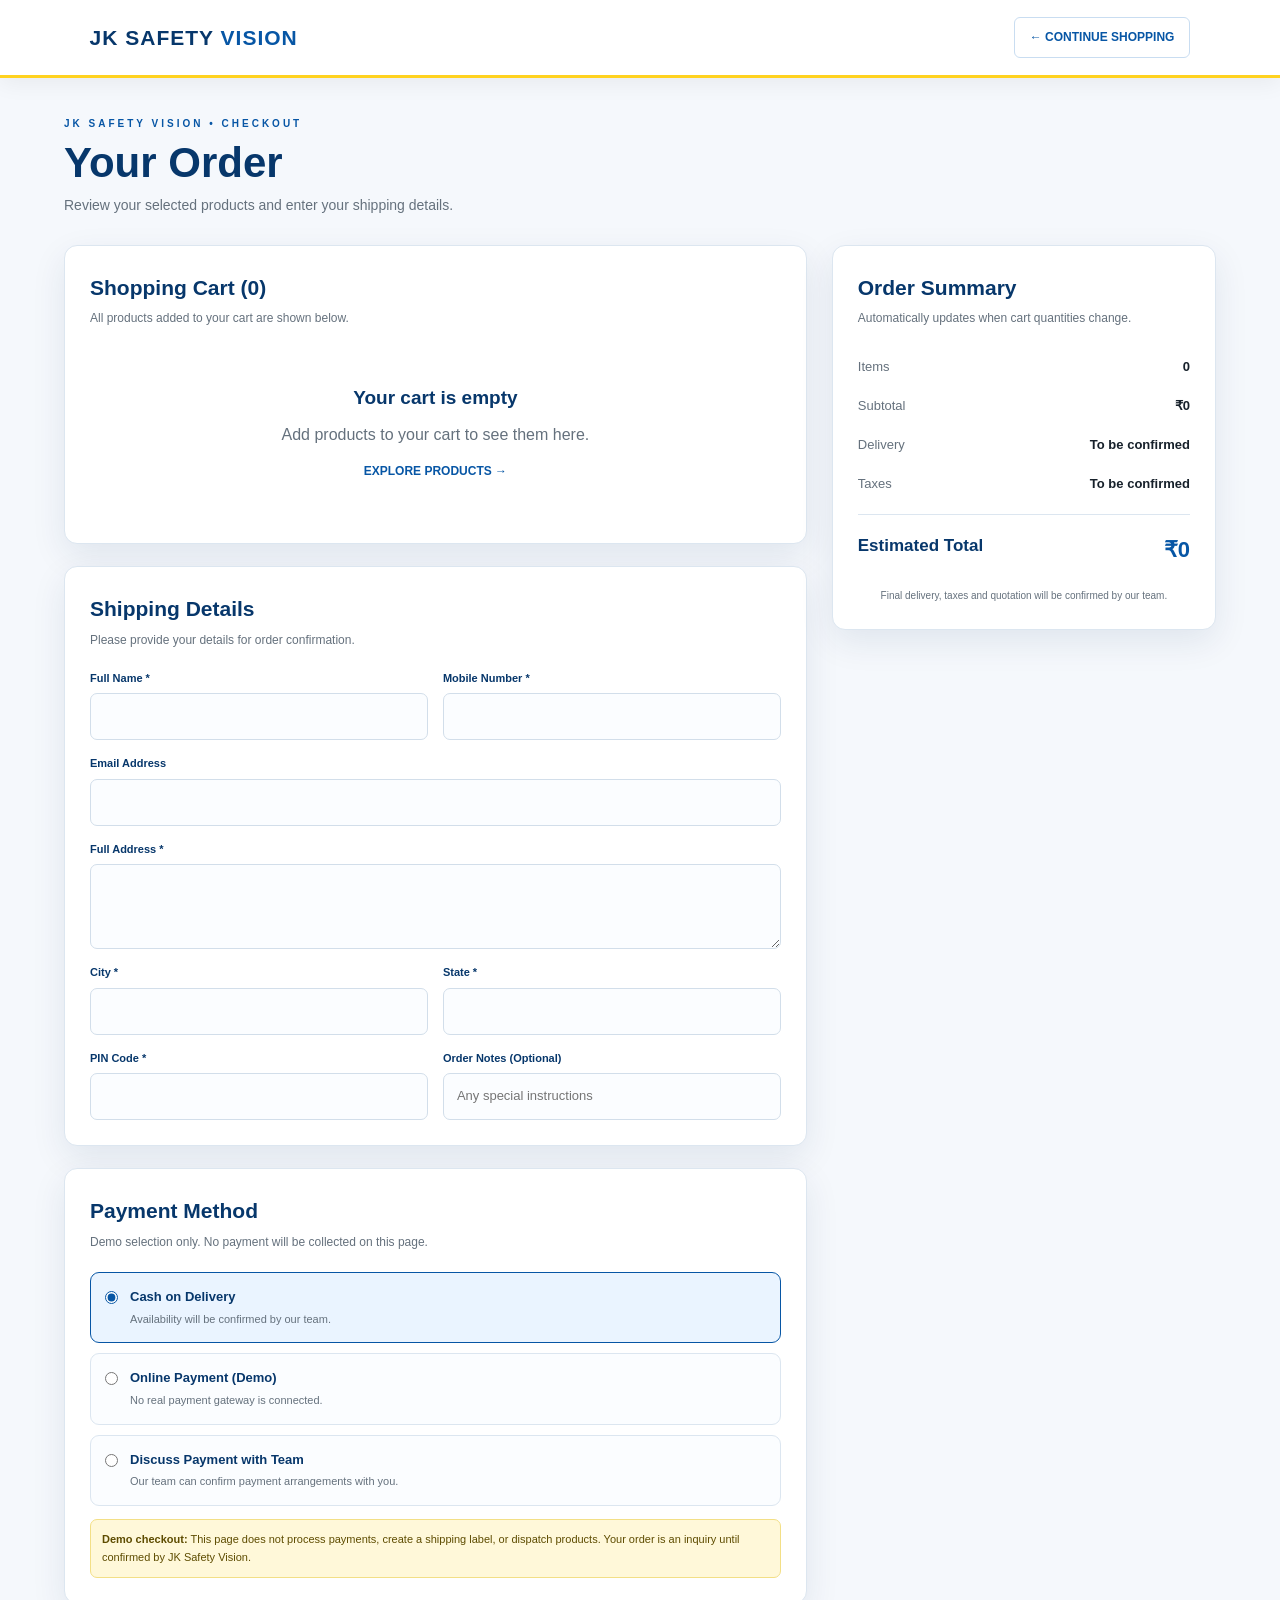
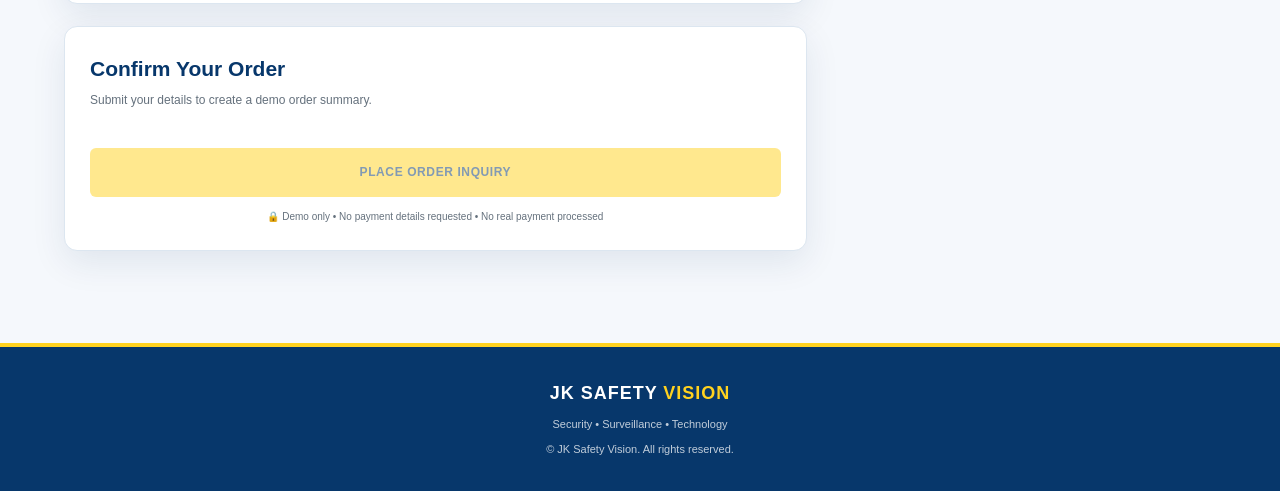
==== commit 54c43c49: "Auto-save: 2026-10-04 12:33:03" ====
--- a/order.html
+++ b/order.html
@@ -5,135 +5,87 @@
 <meta name="viewport" content="width=device-width, initial-scale=1.0">
 <meta name="description" content="Review your cart and submit an order inquiry to JK Safety Vision.">
 <title>Checkout | JK Safety Vision</title>
-
 <style>
 :root{
-  --gold:#c99a35;
-  --gold-light:#e5c477;
-  --gold-dark:#9e7421;
-  --ink:#17212b;
-  --muted:#65717d;
-  --dark:#101923;
-  --line:rgba(158,116,33,.2);
-  --glass:rgba(255,252,245,.78);
-  --shadow:0 18px 45px rgba(20,30,40,.09);
+  --blue:#0756a5;--blue-dark:#07376b;--blue-light:#eaf4ff;
+  --yellow:#ffd21f;--ink:#17212b;--muted:#65717d;
+  --line:#dce6f0;--shadow:0 12px 35px rgba(10,48,88,.09);
 }
 *{box-sizing:border-box;margin:0;padding:0}
-body{
-  font-family:Arial,Helvetica,sans-serif;
-  color:var(--ink);
-  background:
-    radial-gradient(circle at 18% 22%,rgba(255,255,255,.9) 0 2px,transparent 3px),
-    repeating-linear-gradient(135deg,rgba(150,130,95,.075) 0,rgba(150,130,95,.075) 1px,transparent 1px,transparent 4px),
-    linear-gradient(135deg,#f8f5ee,#eee8dc);
-  background-attachment:fixed;
-  min-height:100vh;
-  line-height:1.6;
-}
+body{font-family:Arial,Helvetica,sans-serif;color:var(--ink);background:#f5f8fc;min-height:100vh;line-height:1.6}
 a{color:inherit;text-decoration:none}
 button,input,textarea,select{font:inherit}
 button{cursor:pointer}
-header{
-  min-height:78px;padding:15px 7%;
-  display:flex;justify-content:space-between;align-items:center;gap:15px;
-  background:rgba(248,245,238,.85);
-  border-bottom:1px solid white;
-  box-shadow:0 8px 35px rgba(0,0,0,.06);
-  backdrop-filter:blur(20px);
-}
-.logo{font-size:21px;font-weight:900;letter-spacing:1px;color:var(--ink)}
-.logo span{color:var(--gold-dark)}
-.header-link{font-size:12px;font-weight:800;color:var(--gold-dark)}
+header{min-height:78px;padding:15px 7%;display:flex;justify-content:space-between;align-items:center;gap:15px;background:#fff;border-bottom:3px solid var(--yellow);box-shadow:0 5px 22px rgba(0,0,0,.06)}
+.logo{font-size:21px;font-weight:900;letter-spacing:1px;color:var(--blue-dark)}
+.logo span{color:var(--blue)}
+.header-link{font-size:12px;font-weight:900;color:var(--blue);padding:10px 15px;border:1px solid #c9ddf1;border-radius:6px}
+.header-link:hover{background:var(--blue-light)}
 .container{width:min(1200px,90%);margin:38px auto 70px}
 .page-heading{margin-bottom:28px}
-.kicker{font-size:10px;letter-spacing:3px;font-weight:800;color:var(--gold-dark)}
-h1{font-size:clamp(30px,4vw,42px);line-height:1.15;margin:7px 0;color:var(--ink)}
+.kicker{font-size:10px;letter-spacing:3px;font-weight:900;color:var(--blue)}
+h1{font-size:clamp(30px,4vw,42px);line-height:1.15;margin:7px 0;color:var(--blue-dark)}
 .page-heading p{color:var(--muted);font-size:14px}
 .checkout-grid{display:grid;grid-template-columns:minmax(0,1.45fr) minmax(300px,.75fr);gap:25px;align-items:start}
-.panel{
-  background:var(--glass);border:1px solid rgba(255,255,255,.85);
-  border-radius:17px;padding:25px;margin-bottom:22px;
-  box-shadow:var(--shadow),inset 0 1px 0 #fff;
-  backdrop-filter:blur(16px);
-}
-.panel h2{font-size:21px;margin-bottom:5px}
+.panel{background:#fff;border:1px solid var(--line);border-radius:13px;padding:25px;margin-bottom:22px;box-shadow:var(--shadow)}
+.panel h2{font-size:21px;margin-bottom:5px;color:var(--blue-dark)}
 .panel-subtitle{font-size:12px;color:var(--muted);margin-bottom:20px}
-.cart-item{
-  display:grid;grid-template-columns:95px minmax(0,1fr) auto;
-  gap:17px;align-items:center;padding:17px 0;
-  border-bottom:1px solid var(--line);
-}
+.cart-item{display:grid;grid-template-columns:95px minmax(0,1fr) auto;gap:17px;align-items:center;padding:17px 0;border-bottom:1px solid var(--line)}
 .cart-item:first-of-type{padding-top:5px}
 .cart-item:last-child{border-bottom:0;padding-bottom:0}
-.item-image{
-  width:95px;height:85px;object-fit:contain;padding:8px;
-  background:rgba(255,255,255,.72);border:1px solid var(--line);border-radius:10px;
-}
+.item-image{width:95px;height:85px;object-fit:contain;padding:8px;background:#f7faff;border:1px solid var(--line);border-radius:9px}
 .item-name{font-size:14px;font-weight:800;line-height:1.35}
 .item-meta{font-size:11px;color:var(--muted);margin-top:5px}
-.item-price{font-size:14px;font-weight:900;color:var(--gold-dark);margin-top:7px}
+.item-price{font-size:14px;font-weight:900;color:var(--blue);margin-top:7px}
 .item-controls{display:flex;align-items:center;gap:7px;margin-top:10px;flex-wrap:wrap}
-.qty-control{display:inline-flex;align-items:center;border:1px solid var(--line);border-radius:6px;overflow:hidden;background:#fff}
-.qty-control button{width:30px;height:30px;border:0;background:transparent;color:var(--gold-dark);font-weight:900}
-.qty-control button:hover{background:rgba(201,154,53,.13)}
+.qty-control{display:inline-flex;align-items:center;border:1px solid #cbdced;border-radius:6px;overflow:hidden;background:#fff}
+.qty-control button{width:30px;height:30px;border:0;background:var(--blue-light);color:var(--blue);font-weight:900}
+.qty-control button:hover{background:#d6eaff}
 .qty-control span{min-width:34px;text-align:center;font-size:12px;font-weight:800}
-.remove-btn{border:0;background:transparent;color:#a34d43;font-size:11px;font-weight:800;padding:5px}
-.line-total{font-size:13px;font-weight:900;white-space:nowrap}
+.remove-btn{border:0;background:transparent;color:#c0392b;font-size:11px;font-weight:800;padding:5px}
+.line-total{font-size:13px;font-weight:900;white-space:nowrap;color:var(--blue-dark)}
 .empty-cart{text-align:center;padding:35px 15px;color:var(--muted)}
-.empty-cart strong{display:block;color:var(--ink);font-size:19px;margin-bottom:8px}
-.gold-link{display:inline-block;margin-top:15px;color:var(--gold-dark);font-size:12px;font-weight:900}
+.empty-cart strong{display:block;color:var(--blue-dark);font-size:19px;margin-bottom:8px}
+.gold-link{display:inline-block;margin-top:15px;color:var(--blue);font-size:12px;font-weight:900}
 .form-grid{display:grid;grid-template-columns:1fr 1fr;gap:15px}
 .field{display:flex;flex-direction:column;gap:6px}
 .field.full{grid-column:1/-1}
-.field label{font-size:11px;font-weight:800;color:var(--ink)}
-.field input,.field textarea,.field select{
-  width:100%;border:1px solid rgba(158,116,33,.25);
-  background:rgba(255,255,255,.75);border-radius:7px;
-  padding:12px 13px;color:var(--ink);outline:none;font-size:13px;
-}
-.field input:focus,.field textarea:focus,.field select:focus{border-color:var(--gold-dark);box-shadow:0 0 0 3px rgba(201,154,53,.12)}
+.field label{font-size:11px;font-weight:800;color:var(--blue-dark)}
+.field input,.field textarea,.field select{width:100%;border:1px solid #d2deea;background:#fbfdff;border-radius:7px;padding:12px 13px;color:var(--ink);outline:none;font-size:13px}
+.field input:focus,.field textarea:focus,.field select:focus{border-color:var(--blue);box-shadow:0 0 0 3px rgba(7,86,165,.10)}
 .field textarea{min-height:85px;resize:vertical}
-.payment-option{
-  display:flex;gap:12px;align-items:flex-start;padding:14px;
-  border:1px solid var(--line);border-radius:9px;background:rgba(255,255,255,.55);
-  margin-top:10px;cursor:pointer;
-}
-.payment-option input{margin-top:4px;accent-color:var(--gold-dark)}
-.payment-option strong{display:block;font-size:13px}
+.payment-option{display:flex;gap:12px;align-items:flex-start;padding:14px;border:1px solid var(--line);border-radius:9px;background:#fbfdff;margin-top:10px;cursor:pointer}
+.payment-option:has(input:checked){border-color:var(--blue);background:var(--blue-light)}
+.payment-option input{margin-top:4px;accent-color:var(--blue)}
+.payment-option strong{display:block;font-size:13px;color:var(--blue-dark)}
 .payment-option small{display:block;color:var(--muted);font-size:11px;margin-top:3px}
-.demo-note{font-size:11px;color:var(--muted);margin-top:13px;padding:11px;background:rgba(201,154,53,.09);border-radius:7px}
+.demo-note{font-size:11px;color:#5e4c00;margin-top:13px;padding:11px;background:#fff8d9;border:1px solid #f3df86;border-radius:7px}
 .summary-row{display:flex;justify-content:space-between;gap:15px;font-size:13px;padding:9px 0;color:var(--muted)}
 .summary-row strong{color:var(--ink);white-space:nowrap}
-.summary-total{border-top:1px solid var(--line);margin-top:10px;padding-top:17px;font-size:17px;font-weight:900;color:var(--ink)}
-.summary-total strong{font-size:22px;color:var(--gold-dark)}
-.checkout-btn{
-  width:100%;border:0;border-radius:6px;background:var(--gold-dark);color:#fff;
-  padding:15px;font-size:12px;font-weight:900;letter-spacing:.6px;margin-top:18px;
-  transition:.2s;
-}
-.checkout-btn:hover{background:var(--gold);transform:translateY(-2px)}
+.summary-total{border-top:1px solid var(--line);margin-top:10px;padding-top:17px;font-size:17px;font-weight:900;color:var(--blue-dark)}
+.summary-total strong{font-size:22px;color:var(--blue)}
+.checkout-btn{width:100%;border:0;border-radius:6px;background:var(--yellow);color:var(--blue-dark);padding:15px;font-size:12px;font-weight:900;letter-spacing:.6px;margin-top:18px;transition:.2s}
+.checkout-btn:hover{background:#e6b900;transform:translateY(-2px)}
 .checkout-btn:disabled{opacity:.5;cursor:not-allowed;transform:none}
 .secure-note{text-align:center;font-size:10px;color:var(--muted);margin-top:12px}
-.status-message{display:none;padding:18px;margin-top:18px;border-radius:9px;background:rgba(82,118,77,.1);border:1px solid rgba(82,118,77,.25);color:#365c32;font-size:13px}
+.status-message{display:none;padding:18px;margin-top:18px;border-radius:9px;background:#edf8ed;border:1px solid #c9e5c7;color:#285d2b;font-size:13px;overflow-wrap:anywhere}
 .status-message.show{display:block}
-footer{background:var(--dark);color:#fff;text-align:center;padding:32px 7%}
+footer{background:var(--blue-dark);color:#fff;text-align:center;padding:32px 7%;border-top:4px solid var(--yellow)}
 .footer-logo{font-size:18px;font-weight:900;letter-spacing:1px}
-.footer-logo span{color:var(--gold-light)}
-footer p{font-size:11px;color:rgba(255,255,255,.65);margin-top:8px}
+.footer-logo span{color:var(--yellow)}
+footer p{font-size:11px;color:rgba(255,255,255,.75);margin-top:8px}
 @media(max-width:850px){.checkout-grid{grid-template-columns:1fr}}
 @media(max-width:560px){
-  header{padding:14px 5%}.logo{font-size:17px}
-  .container{width:92%;margin:25px auto 45px}
-  .panel{padding:18px}
+  header{padding:14px 5%;min-height:68px}.logo{font-size:16px}
+  .header-link{font-size:10px;padding:8px}
+  .container{width:92%;margin:25px auto 45px}.panel{padding:18px}
   .cart-item{grid-template-columns:70px minmax(0,1fr);gap:12px}
   .item-image{width:70px;height:70px}
   .line-total{grid-column:2;text-align:left}
-  .form-grid{grid-template-columns:1fr}
-  .field.full{grid-column:auto}
+  .form-grid{grid-template-columns:1fr}.field.full{grid-column:auto}
 }
 </style>
 </head>
-
 <body>
 <header>
   <a class="logo" href="index.html">JK SAFETY <span>VISION</span></a>
@@ -159,74 +111,25 @@
         <section class="panel">
           <h2>Shipping Details</h2>
           <p class="panel-subtitle">Please provide your details for order confirmation.</p>
-
           <div class="form-grid">
-            <div class="field">
-              <label for="customerName">Full Name *</label>
-              <input id="customerName" name="customerName" type="text" autocomplete="name" required>
-            </div>
-            <div class="field">
-              <label for="mobile">Mobile Number *</label>
-              <input id="mobile" name="mobile" type="tel" autocomplete="tel" required>
-            </div>
-            <div class="field full">
-              <label for="email">Email Address</label>
-              <input id="email" name="email" type="email" autocomplete="email">
-            </div>
-            <div class="field full">
-              <label for="address">Full Address *</label>
-              <textarea id="address" name="address" autocomplete="street-address" required></textarea>
-            </div>
-            <div class="field">
-              <label for="city">City *</label>
-              <input id="city" name="city" type="text" autocomplete="address-level2" required>
-            </div>
-            <div class="field">
-              <label for="state">State *</label>
-              <input id="state" name="state" type="text" autocomplete="address-level1" required>
-            </div>
-            <div class="field">
-              <label for="pincode">PIN Code *</label>
-              <input id="pincode" name="pincode" type="text" inputmode="numeric" autocomplete="postal-code" required>
-            </div>
-            <div class="field">
-              <label for="notes">Order Notes (Optional)</label>
-              <input id="notes" name="notes" type="text" placeholder="Any special instructions">
-            </div>
+            <div class="field"><label for="customerName">Full Name *</label><input id="customerName" name="customerName" type="text" autocomplete="name" required></div>
+            <div class="field"><label for="mobile">Mobile Number *</label><input id="mobile" name="mobile" type="tel" autocomplete="tel" required></div>
+            <div class="field full"><label for="email">Email Address</label><input id="email" name="email" type="email" autocomplete="email"></div>
+            <div class="field full"><label for="address">Full Address *</label><textarea id="address" name="address" autocomplete="street-address" required></textarea></div>
+            <div class="field"><label for="city">City *</label><input id="city" name="city" type="text" autocomplete="address-level2" required></div>
+            <div class="field"><label for="state">State *</label><input id="state" name="state" type="text" autocomplete="address-level1" required></div>
+            <div class="field"><label for="pincode">PIN Code *</label><input id="pincode" name="pincode" type="text" inputmode="numeric" autocomplete="postal-code" required></div>
+            <div class="field"><label for="notes">Order Notes (Optional)</label><input id="notes" name="notes" type="text" placeholder="Any special instructions"></div>
           </div>
         </section>
 
         <section class="panel">
           <h2>Payment Method</h2>
           <p class="panel-subtitle">Demo selection only. No payment will be collected on this page.</p>
-
-          <label class="payment-option">
-            <input type="radio" name="payment" value="Cash on Delivery (to be confirmed)" checked>
-            <span>
-              <strong>Cash on Delivery</strong>
-              <small>Temporary demo option. Availability will be confirmed by our team.</small>
-            </span>
-          </label>
-
-          <label class="payment-option">
-            <input type="radio" name="payment" value="Online Payment (demo only)">
-            <span>
-              <strong>Online Payment (Demo)</strong>
-              <small>Placeholder only. No real payment gateway is connected.</small>
-            </span>
-          </label>
-
-          <label class="payment-option">
-            <input type="radio" name="payment" value="Payment to be discussed">
-            <span>
-              <strong>Discuss Payment with Team</strong>
-              <small>Our team can confirm payment arrangements with you.</small>
-            </span>
-          </label>
-
-          <div class="demo-note">
-            <strong>Demo checkout:</strong> This page does not process payments, create a shipping label, or dispatch products. Your order is an inquiry until confirmed by JK Safety Vision.
-          </div>
+          <label class="payment-option"><input type="radio" name="payment" value="Cash on Delivery (to be confirmed)" checked><span><strong>Cash on Delivery</strong><small>Availability will be confirmed by our team.</small></span></label>
+          <label class="payment-option"><input type="radio" name="payment" value="Online Payment (demo only)"><span><strong>Online Payment (Demo)</strong><small>No real payment gateway is connected.</small></span></label>
+          <label class="payment-option"><input type="radio" name="payment" value="Payment to be discussed"><span><strong>Discuss Payment with Team</strong><small>Our team can confirm payment arrangements with you.</small></span></label>
+          <div class="demo-note"><strong>Demo checkout:</strong> This page does not process payments, create a shipping label, or dispatch products. Your order is an inquiry until confirmed by JK Safety Vision.</div>
         </section>
 
         <section class="panel">
@@ -264,218 +167,169 @@
 <script>
 (function(){
 "use strict";
-
-const CART_KEY = "jkSV_cart";
-const $ = id => document.getElementById(id);
-const money = value => "₹" + Number(value || 0).toLocaleString("en-IN");
+const CART_KEY="jkSV_cart";
+const $=id=>document.getElementById(id);
+const money=value=>"₹"+Number(value||0).toLocaleString("en-IN");
 
 function readCart(){
   try{
-    const value = JSON.parse(localStorage.getItem(CART_KEY));
-    return Array.isArray(value) ? value : [];
-  }catch(error){
-    return [];
+    const value=JSON.parse(localStorage.getItem(CART_KEY));
+    return Array.isArray(value)?value:[];
+  }catch(error){return [];}
+}
+function saveCart(cart){
+  try{localStorage.setItem(CART_KEY,JSON.stringify(cart));return true;}
+  catch(error){alert("Cart could not be saved in this browser.");return false;}
+}
+function getProduct(id){
+  const list=Array.isArray(window.PRODUCTS)?window.PRODUCTS:[];
+  if(typeof window.getJKSVProductById==="function"){
+    const found=window.getJKSVProductById(id);
+    if(found)return found;
   }
-}
-
-function saveCart(cart){
-  try{
-    localStorage.setItem(CART_KEY, JSON.stringify(cart));
-    return true;
-  }catch(error){
-    alert("Cart could not be saved in this browser.");
-    return false;
-  }
-}
-
-function getProduct(id){
-  const list = Array.isArray(window.PRODUCTS) ? window.PRODUCTS : [];
-  if(typeof window.getJKSVProductById === "function"){
-    const found = window.getJKSVProductById(id);
-    if(found) return found;
-  }
-  return list.find(product => String(product.id) === String(id));
-}
-
+  return list.find(product=>String(product.id)===String(id));
+}
 function productDetails(item){
-  const product = getProduct(item.id);
+  const product=getProduct(item.id);
   return {
-    name: item.name || (product && product.name) || ("Product #" + item.id),
-    price: Number(item.price ?? (product && product.price) ?? 0),
-    image: item.image || (product && (product.image || product.photo)) || "",
-    category: item.category || (product && product.category) || ""
+    name:item.name||(product&&product.name)||("Product #"+item.id),
+    price:Number(item.price??(product&&product.price)??0),
+    image:item.image||(product&&(product.image||product.photo))||"",
+    category:item.category||(product&&product.category)||""
   };
 }
-
 function imagePath(value){
-  if(!value) return "";
-  if(/^https?:\/\//i.test(value) || value.startsWith("data:") || value.startsWith("/")) return value;
-  if(value.startsWith("images/")) return value;
-  return "images/" + value;
-}
-
+  if(!value)return "";
+  if(/^https?:\/\//i.test(value)||value.startsWith("data:")||value.startsWith("/"))return value;
+  if(value.startsWith("images/"))return value;
+  return "images/"+value;
+}
 function fallbackImage(){
-  return "data:image/svg+xml;charset=UTF-8," + encodeURIComponent(
-    '<svg xmlns="http://www.w3.org/2000/svg" width="300" height="220"><rect width="100%" height="100%" fill="#f7f3e9"/><text x="50%" y="50%" dominant-baseline="middle" text-anchor="middle" font-family="Arial" font-size="15" fill="#9e7421">Product image</text></svg>'
+  return "data:image/svg+xml;charset=UTF-8,"+encodeURIComponent(
+    '<svg xmlns="http://www.w3.org/2000/svg" width="300" height="220"><rect width="100%" height="100%" fill="#eaf4ff"/><text x="50%" y="50%" dominant-baseline="middle" text-anchor="middle" font-family="Arial" font-size="15" fill="#0756a5">Product image</text></svg>'
   );
 }
-
 function cartQuantity(cart){
-  return cart.reduce((sum,item) => sum + Math.max(0, Number(item.quantity) || 0), 0);
-}
-
+  return cart.reduce((sum,item)=>sum+Math.max(0,Number(item.quantity)||0),0);
+}
+function updateSummary(cart){
+  const subtotal=cart.reduce((sum,item)=>{
+    const details=productDetails(item);
+    return sum+details.price*Math.max(0,Number(item.quantity)||0);
+  },0);
+  $("subtotal").textContent=money(subtotal);
+  $("grandTotal").textContent=money(subtotal);
+}
 function renderCart(){
-  const cart = readCart();
-  const container = $("cartItems");
-  container.textContent = "";
-
-  $("itemCount").textContent = "(" + cartQuantity(cart) + ")";
-  $("summaryItems").textContent = cartQuantity(cart);
-
-  if(cart.length === 0){
-    const empty = document.createElement("div");
-    empty.className = "empty-cart";
-    empty.innerHTML = '<strong>Your cart is empty</strong><p>Add products to your cart to see them here.</p><a class="gold-link" href="index.html">EXPLORE PRODUCTS →</a>';
+  const cart=readCart();
+  const container=$("cartItems");
+  container.textContent="";
+  $("itemCount").textContent="("+cartQuantity(cart)+")";
+  $("summaryItems").textContent=cartQuantity(cart);
+
+  if(cart.length===0){
+    const empty=document.createElement("div");
+    empty.className="empty-cart";
+    empty.innerHTML='<strong>Your cart is empty</strong><p>Add products to your cart to see them here.</p><a class="gold-link" href="index.html">EXPLORE PRODUCTS →</a>';
     container.appendChild(empty);
     updateSummary([]);
-    $("placeOrderBtn").disabled = true;
+    $("placeOrderBtn").disabled=true;
     return;
   }
-
-  $("placeOrderBtn").disabled = false;
-
-  cart.forEach((item,index) => {
-    const details = productDetails(item);
-    const quantity = Math.max(0, Number(item.quantity) || 0);
-    const row = document.createElement("article");
-    row.className = "cart-item";
-
-    const img = document.createElement("img");
-    img.className = "item-image";
-    img.alt = details.name;
-    img.src = imagePath(details.image) || fallbackImage();
-    img.onerror = () => { img.onerror = null; img.src = fallbackImage(); };
-
-    const info = document.createElement("div");
-    const name = document.createElement("div");
-    name.className = "item-name";
-    name.textContent = details.name;
-
-    const meta = document.createElement("div");
-    meta.className = "item-meta";
-    meta.textContent = details.category || "JK Safety Vision product";
-
-    const price = document.createElement("div");
-    price.className = "item-price";
-    price.textContent = money(details.price) + " each";
-
-    const controls = document.createElement("div");
-    controls.className = "item-controls";
-
-    const qty = document.createElement("div");
-    qty.className = "qty-control";
-
-    const minus = document.createElement("button");
-    minus.type = "button";
-    minus.textContent = "−";
+  $("placeOrderBtn").disabled=false;
+
+  cart.forEach((item,index)=>{
+    const details=productDetails(item);
+    const quantity=Math.max(0,Number(item.quantity)||0);
+    const row=document.createElement("article");
+    row.className="cart-item";
+
+    const img=document.createElement("img");
+    img.className="item-image";
+    img.alt=details.name;
+    img.src=imagePath(details.image)||fallbackImage();
+    img.onerror=()=>{img.onerror=null;img.src=fallbackImage();};
+
+    const info=document.createElement("div");
+    const name=document.createElement("div");
+    name.className="item-name";name.textContent=details.name;
+    const meta=document.createElement("div");
+    meta.className="item-meta";meta.textContent=details.category||"JK Safety Vision product";
+    const price=document.createElement("div");
+    price.className="item-price";price.textContent=money(details.price)+" each";
+
+    const controls=document.createElement("div");
+    controls.className="item-controls";
+    const qty=document.createElement("div");qty.className="qty-control";
+
+    const minus=document.createElement("button");
+    minus.type="button";minus.textContent="−";
     minus.setAttribute("aria-label","Decrease quantity");
-    minus.addEventListener("click", () => changeQuantity(index,-1));
-
-    const qtyValue = document.createElement("span");
-    qtyValue.textContent = quantity;
-
-    const plus = document.createElement("button");
-    plus.type = "button";
-    plus.textContent = "+";
+    minus.addEventListener("click",()=>changeQuantity(index,-1));
+
+    const qtyValue=document.createElement("span");qtyValue.textContent=quantity;
+
+    const plus=document.createElement("button");
+    plus.type="button";plus.textContent="+";
     plus.setAttribute("aria-label","Increase quantity");
-    plus.addEventListener("click", () => changeQuantity(index,1));
-
+    plus.addEventListener("click",()=>changeQuantity(index,1));
     qty.append(minus,qtyValue,plus);
 
-    const remove = document.createElement("button");
-    remove.type = "button";
-    remove.className = "remove-btn";
-    remove.textContent = "REMOVE";
-    remove.addEventListener("click", () => removeItem(index));
+    const remove=document.createElement("button");
+    remove.type="button";remove.className="remove-btn";remove.textContent="REMOVE";
+    remove.addEventListener("click",()=>removeItem(index));
 
     controls.append(qty,remove);
     info.append(name,meta,price,controls);
 
-    const lineTotal = document.createElement("div");
-    lineTotal.className = "line-total";
-    lineTotal.textContent = money(details.price * quantity);
-
+    const lineTotal=document.createElement("div");
+    lineTotal.className="line-total";
+    lineTotal.textContent=money(details.price*quantity);
     row.append(img,info,lineTotal);
     container.appendChild(row);
   });
-
   updateSummary(cart);
 }
-
 function changeQuantity(index,change){
-  const cart = readCart();
-  if(!cart[index]) return;
-
-  const next = (Number(cart[index].quantity) || 0) + change;
-  if(next <= 0){
-    cart.splice(index,1);
-  }else{
-    cart[index].quantity = next;
-  }
-  if(saveCart(cart)) renderCart();
-}
-
+  const cart=readCart();
+  if(!cart[index])return;
+  const next=(Number(cart[index].quantity)||0)+change;
+  if(next<=0)cart.splice(index,1);
+  else cart[index].quantity=next;
+  if(saveCart(cart))renderCart();
+}
 function removeItem(index){
-  const cart = readCart();
-  cart.splice(index,1);
-  if(saveCart(cart)) renderCart();
-}
-
-function updateSummary(cart){
-  const subtotal = cart.reduce((sum,item) => {
-    const details = productDetails(item);
-    return sum + details.price * Math.max(0,Number(item.quantity) || 0);
-  },0);
-
-  $("subtotal").textContent = money(subtotal);
-  $("grandTotal").textContent = money(subtotal);
-}
-
+  const cart=readCart();cart.splice(index,1);
+  if(saveCart(cart))renderCart();
+}
 function submitOrder(event){
   event.preventDefault();
-
-  const cart = readCart();
+  const cart=readCart();
   if(!cart.length){
-    $("orderStatus").textContent = "Your cart is empty. Please add products first.";
-    $("orderStatus").classList.add("show");
-    return;
+    $("orderStatus").textContent="Your cart is empty. Please add products first.";
+    $("orderStatus").classList.add("show");return;
   }
-
-  const form = $("checkoutForm");
-  if(!form.reportValidity()) return;
-
-  const data = new FormData(form);
-  const orderNumber = "JKSV-" + Date.now().toString().slice(-8);
-  const lines = cart.map(item => {
-    const details = productDetails(item);
-    const qty = Math.max(0,Number(item.quantity) || 0);
-    return details.name + " — Qty: " + qty + " — " + money(details.price * qty);
+  const form=$("checkoutForm");
+  if(!form.reportValidity())return;
+  const data=new FormData(form);
+  const orderNumber="JKSV-"+Date.now().toString().slice(-8);
+  const lines=cart.map(item=>{
+    const details=productDetails(item);
+    const qty=Math.max(0,Number(item.quantity)||0);
+    return details.name+" — Qty: "+qty+" — "+money(details.price*qty);
   });
-
-  const subtotal = cart.reduce((sum,item) => {
-    const details = productDetails(item);
-    return sum + details.price * Math.max(0,Number(item.quantity) || 0);
+  const subtotal=cart.reduce((sum,item)=>{
+    const details=productDetails(item);
+    return sum+details.price*Math.max(0,Number(item.quantity)||0);
   },0);
-
-  const payment = data.get("payment");
-  const summary =
+  const summary=
 `JK SAFETY VISION — DEMO ORDER INQUIRY
 Order reference: ${orderNumber}
 
 CUSTOMER
 Name: ${data.get("customerName")}
 Mobile: ${data.get("mobile")}
-Email: ${data.get("email") || "Not provided"}
+Email: ${data.get("email")||"Not provided"}
 Address: ${data.get("address")}
 City: ${data.get("city")}
 State: ${data.get("state")}
@@ -487,48 +341,39 @@
 Subtotal: ${money(subtotal)}
 Delivery: To be confirmed
 Estimated total: ${money(subtotal)}
-Payment selection: ${payment}
-Notes: ${data.get("notes") || "None"}
+Payment selection: ${data.get("payment")}
+Notes: ${data.get("notes")||"None"}
 
 DEMO ONLY — No payment has been processed and no shipment has been booked.`;
 
-  $("orderStatus").textContent =
-    "Demo order inquiry created! Reference: " + orderNumber +
-    ". No payment was taken and no shipment was booked. Your cart has been kept.";
+  $("orderStatus").textContent="Demo order inquiry created! Reference: "+orderNumber+". No payment was taken and no shipment was booked. Your cart has been kept.";
   $("orderStatus").classList.add("show");
 
-  let copyButton = $("copyOrderButton");
+  let copyButton=$("copyOrderButton");
   if(!copyButton){
-    copyButton = document.createElement("button");
-    copyButton.id = "copyOrderButton";
-    copyButton.type = "button";
-    copyButton.className = "checkout-btn";
-    copyButton.textContent = "COPY ORDER SUMMARY";
-    copyButton.style.marginTop = "12px";
+    copyButton=document.createElement("button");
+    copyButton.id="copyOrderButton";copyButton.type="button";
+    copyButton.className="checkout-btn";copyButton.textContent="COPY ORDER SUMMARY";
+    copyButton.style.marginTop="12px";
     $("orderStatus").appendChild(document.createElement("br"));
     $("orderStatus").appendChild(copyButton);
   }
-  copyButton.onclick = async function(){
+  copyButton.onclick=async function(){
     try{
       await navigator.clipboard.writeText(summary);
-      copyButton.textContent = "SUMMARY COPIED";
+      copyButton.textContent="SUMMARY COPIED";
     }catch(error){
-      const area = document.createElement("textarea");
-      area.value = summary;
-      document.body.appendChild(area);
-      area.select();
-      document.execCommand("copy");
-      area.remove();
-      copyButton.textContent = "SUMMARY COPIED";
+      const area=document.createElement("textarea");
+      area.value=summary;document.body.appendChild(area);
+      area.select();document.execCommand("copy");area.remove();
+      copyButton.textContent="SUMMARY COPIED";
     }
   };
 }
-
 $("checkoutForm").addEventListener("submit",submitOrder);
-window.addEventListener("storage",event => {
-  if(event.key === CART_KEY) renderCart();
+window.addEventListener("storage",event=>{
+  if(event.key===CART_KEY)renderCart();
 });
-
 renderCart();
 })();
 </script>
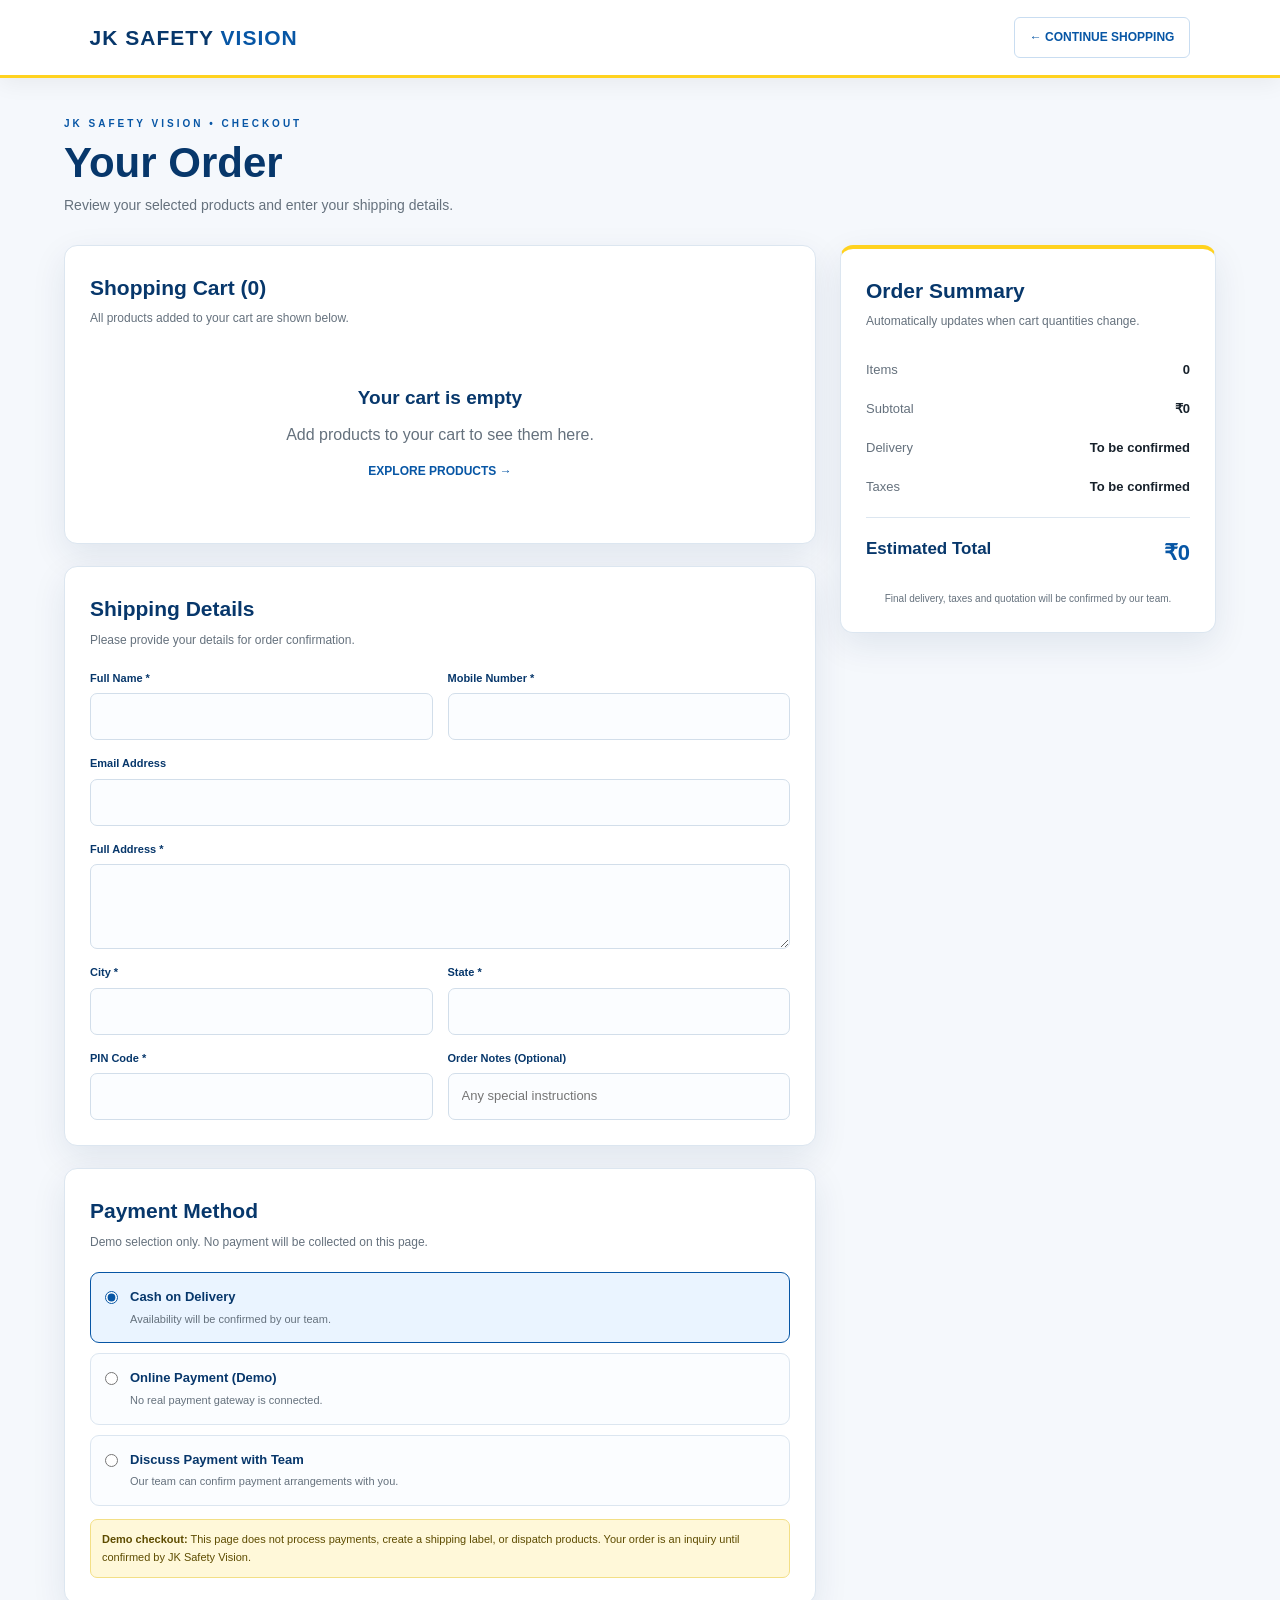
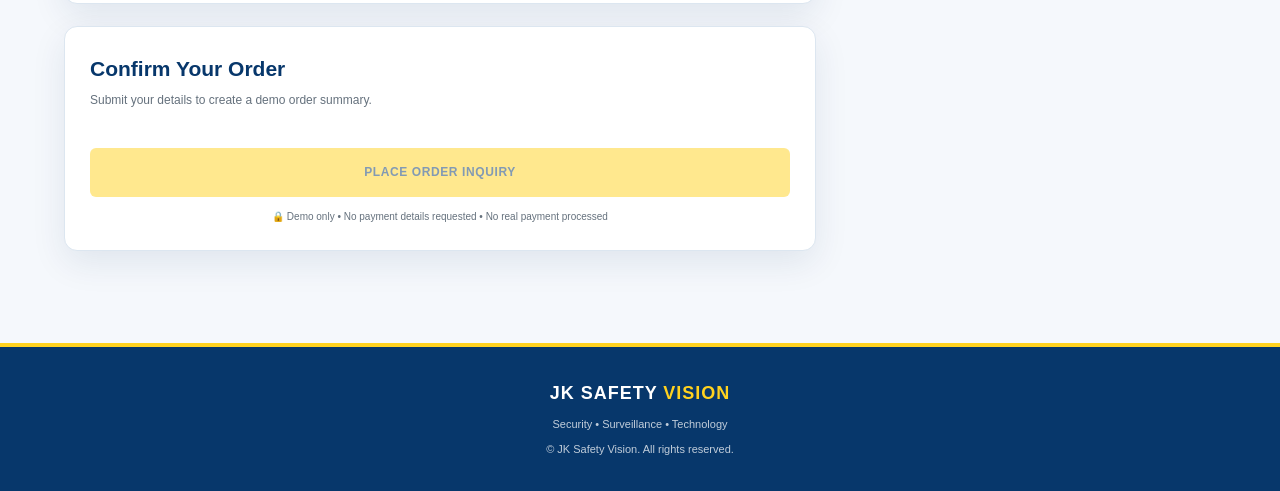
==== commit 615d487d: "Auto-save: 2026-10-04 12:34:52" ====
--- a/order.html
+++ b/order.html
@@ -83,6 +83,30 @@
   .item-image{width:70px;height:70px}
   .line-total{grid-column:2;text-align:left}
   .form-grid{grid-template-columns:1fr}.field.full{grid-column:auto}
+}/* Checkout layout fix */
+.checkout-grid{
+  grid-template-columns:minmax(0,1.5fr) minmax(320px,.75fr);
+  gap:24px;
+  align-items:start;
+}
+
+.checkout-grid > aside{
+  position:sticky;
+  top:20px;
+  align-self:start;
+}
+
+.checkout-grid > aside .panel{
+  border-top:4px solid var(--yellow);
+}
+
+@media(max-width:850px){
+  .checkout-grid{
+    grid-template-columns:1fr;
+  }
+  .checkout-grid > aside{
+    position:static;
+  }
 }
 </style>
 </head>
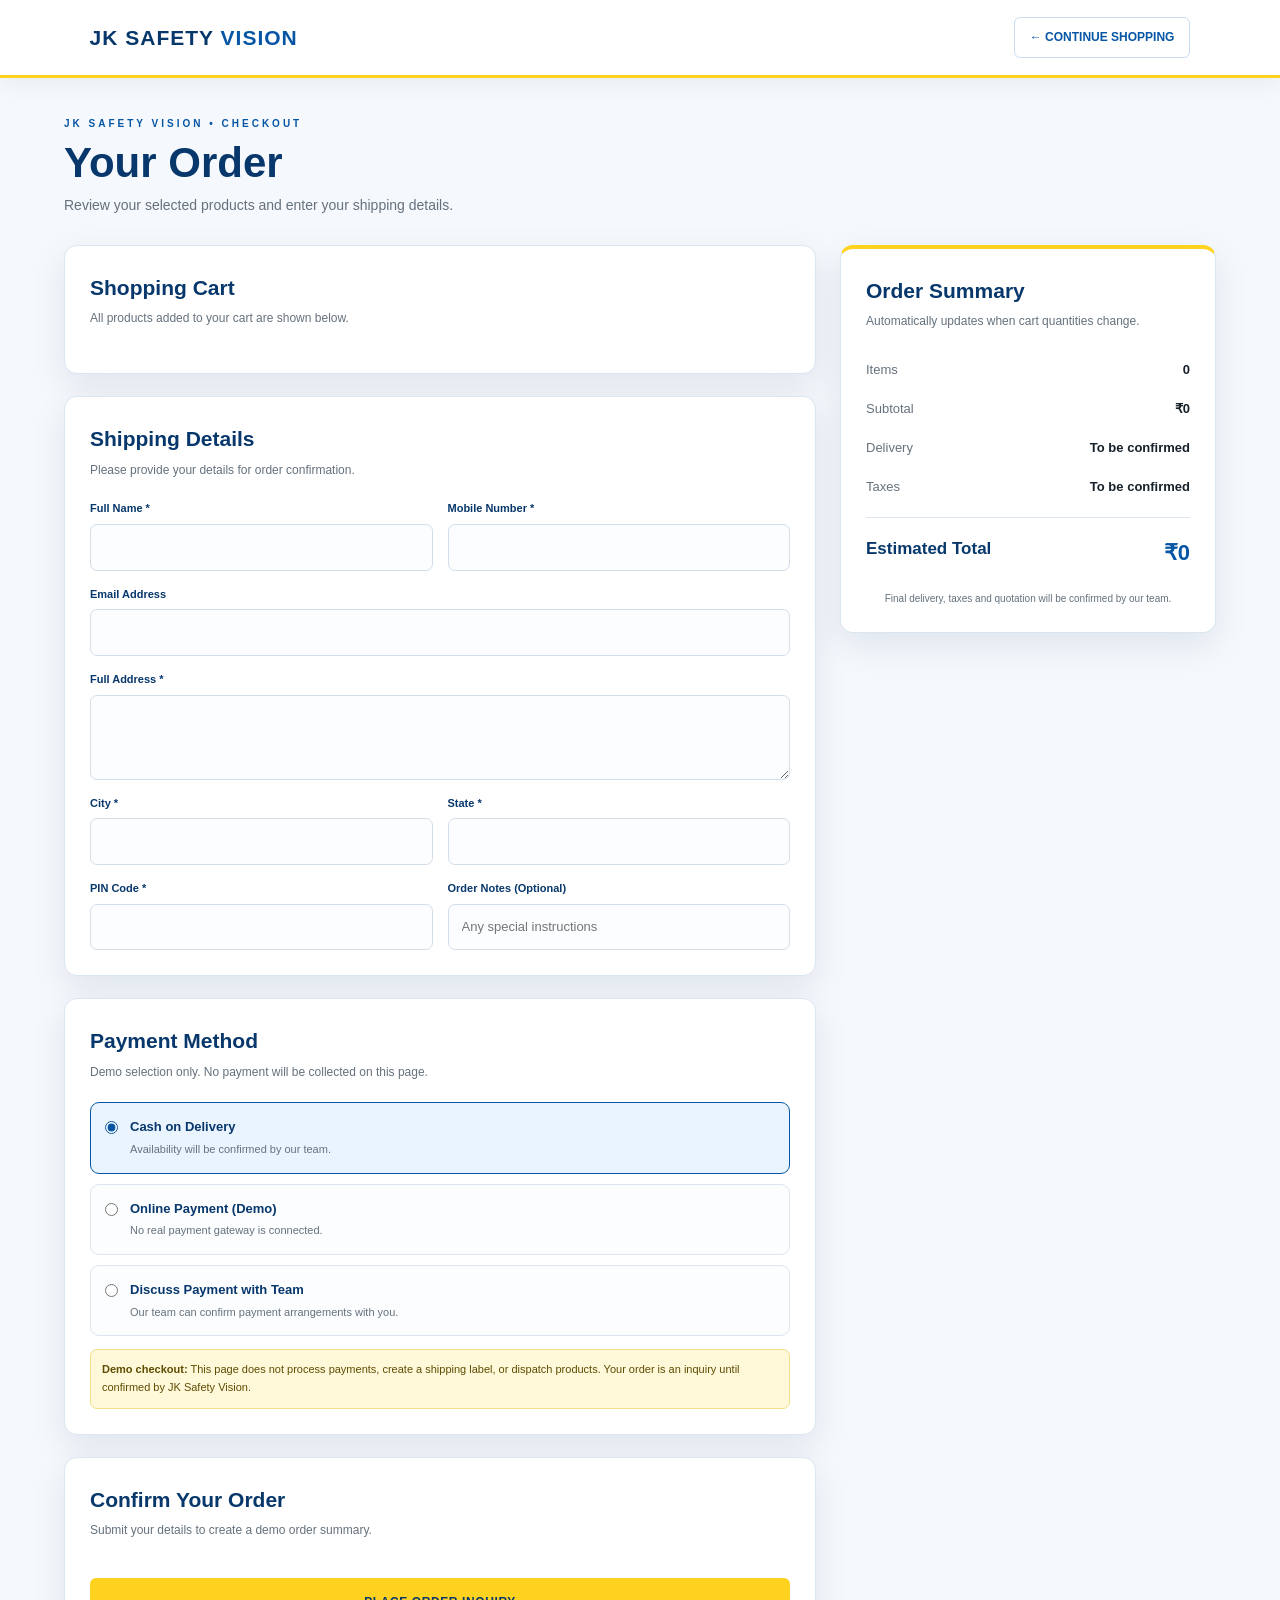
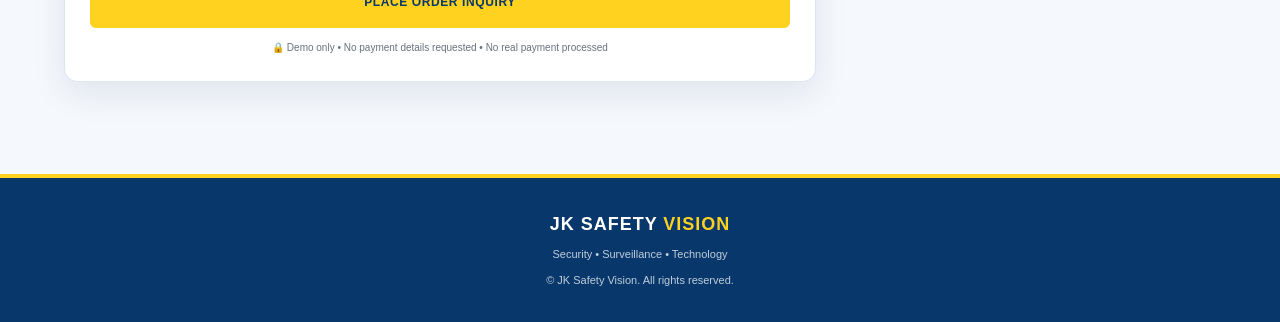
==== commit 1b7fd4bb: "Auto-save: 2026-10-06 21:41:56" ====
--- a/order.html
+++ b/order.html
@@ -400,6 +400,675 @@
 });
 renderCart();
 })();
+renderCart();
+})();
+
+/* 🔴 PASTE MY CODE BELOW THIS LINE */
+
+
+/* =========================================================
+   JK SAFETY VISION — ORDER PAGE EXTRA CATALOG
+   ========================================================= */
+
+const extraOrderProducts = [
+  {
+    id:1001,
+    brand:"HIKVISION",
+    name:"Hikvision Dome Camera 2MP",
+    cat:"CCTV Cameras",
+    price:1850,
+    spec:["2MP","IR Night Vision"],
+    image:"dome"
+  },
+  {
+    id:1002,
+    brand:"CP PLUS",
+    name:"CP Plus Dome Camera 4MP",
+    cat:"CCTV Cameras",
+    price:2600,
+    spec:["4MP","IR Night Vision"],
+    image:"dome"
+  },
+  {
+    id:1003,
+    brand:"SECUREYE",
+    name:"Secureye Dome Camera 5MP",
+    cat:"CCTV Cameras",
+    price:2900,
+    spec:["5MP","IR Night Vision"],
+    image:"dome"
+  },
+  {
+    id:1004,
+    brand:"HIKVISION",
+    name:"Hikvision Bullet Camera 2MP",
+    cat:"CCTV Cameras",
+    price:2000,
+    spec:["2MP","IR Night Vision"],
+    image:"bullet"
+  },
+  {
+    id:1005,
+    brand:"CP PLUS",
+    name:"CP Plus Bullet Camera 4MP",
+    cat:"CCTV Cameras",
+    price:2900,
+    spec:["4MP","IR Night Vision"],
+    image:"bullet"
+  },
+  {
+    id:1006,
+    brand:"SECUREYE",
+    name:"Secureye Bullet Camera 5MP",
+    cat:"CCTV Cameras",
+    price:3100,
+    spec:["5MP","IR Night Vision"],
+    image:"bullet"
+  },
+  {
+    id:1007,
+    brand:"HIKVISION",
+    name:"Hikvision PTZ Speed Dome 4MP",
+    cat:"CCTV Cameras",
+    price:27500,
+    spec:["4MP","PTZ"],
+    image:"ptz"
+  },
+  {
+    id:1008,
+    brand:"CP PLUS",
+    name:"CP Plus PTZ Speed Dome 8MP",
+    cat:"CCTV Cameras",
+    price:24500,
+    spec:["8MP","PTZ"],
+    image:"ptz"
+  },
+  {
+    id:1009,
+    brand:"SECUREYE",
+    name:"Secureye Wi-Fi Indoor Camera",
+    cat:"CCTV Cameras",
+    price:1700,
+    spec:["Wi-Fi","Indoor"],
+    image:"wifi"
+  },
+  {
+    id:1010,
+    brand:"CP PLUS",
+    name:"CP Plus Wi-Fi Outdoor Camera",
+    cat:"CCTV Cameras",
+    price:3200,
+    spec:["Wi-Fi","Outdoor"],
+    image:"wifi"
+  },
+
+  {
+    id:1011,
+    brand:"HIKVISION",
+    name:"Hikvision 4 Channel DVR",
+    cat:"DVR",
+    price:3900,
+    spec:["4 Channel","DVR"],
+    image:"recorder"
+  },
+  {
+    id:1012,
+    brand:"HIKVISION",
+    name:"Hikvision 8 Channel DVR",
+    cat:"DVR",
+    price:5900,
+    spec:["8 Channel","DVR"],
+    image:"recorder"
+  },
+  {
+    id:1013,
+    brand:"CP PLUS",
+    name:"CP Plus 16 Channel DVR",
+    cat:"DVR",
+    price:9500,
+    spec:["16 Channel","DVR"],
+    image:"recorder"
+  },
+  {
+    id:1014,
+    brand:"HIKVISION",
+    name:"Hikvision 4 Channel NVR",
+    cat:"NVR",
+    price:4200,
+    spec:["4 Channel","NVR"],
+    image:"recorder"
+  },
+  {
+    id:1015,
+    brand:"HIKVISION",
+    name:"Hikvision 8 Channel NVR",
+    cat:"NVR",
+    price:6800,
+    spec:["8 Channel","NVR"],
+    image:"recorder"
+  },
+  {
+    id:1016,
+    brand:"CP PLUS",
+    name:"CP Plus 16 Channel NVR",
+    cat:"NVR",
+    price:11800,
+    spec:["16 Channel","NVR"],
+    image:"recorder"
+  },
+
+  {
+    id:1017,
+    brand:"Generic",
+    name:"Surveillance Hard Disk 1TB",
+    cat:"Storage",
+    price:4200,
+    spec:["1TB","Surveillance HDD"],
+    image:"hdd"
+  },
+  {
+    id:1018,
+    brand:"Generic",
+    name:"Surveillance Hard Disk 2TB",
+    cat:"Storage",
+    price:5200,
+    spec:["2TB","Surveillance HDD"],
+    image:"hdd"
+  },
+  {
+    id:1019,
+    brand:"Generic",
+    name:"Surveillance Hard Disk 4TB",
+    cat:"Storage",
+    price:8200,
+    spec:["4TB","Surveillance HDD"],
+    image:"hdd"
+  },
+  {
+    id:1020,
+    brand:"Generic",
+    name:"Surveillance Hard Disk 8TB",
+    cat:"Storage",
+    price:17500,
+    spec:["8TB","Surveillance HDD"],
+    image:"hdd"
+  },
+
+  {
+    id:1021,
+    brand:"HIKVISION",
+    name:"4 Port PoE Switch",
+    cat:"Networking",
+    price:2200,
+    spec:["4 Port","PoE"],
+    image:"switch"
+  },
+  {
+    id:1022,
+    brand:"CP PLUS",
+    name:"8 Port PoE Switch",
+    cat:"Networking",
+    price:3500,
+    spec:["8 Port","PoE"],
+    image:"switch"
+  },
+  {
+    id:1023,
+    brand:"HIKVISION",
+    name:"16 Port PoE Switch",
+    cat:"Networking",
+    price:7800,
+    spec:["16 Port","PoE"],
+    image:"switch"
+  },
+
+  {
+    id:1024,
+    brand:"Generic",
+    name:"3+1 CCTV Cable 90m",
+    cat:"Accessories",
+    price:1400,
+    spec:["90 Meter","CCTV Cable"],
+    image:"cable"
+  },
+  {
+    id:1025,
+    brand:"Generic",
+    name:"3+1 CCTV Cable 180m",
+    cat:"Accessories",
+    price:2600,
+    spec:["180 Meter","CCTV Cable"],
+    image:"cable"
+  },
+  {
+    id:1026,
+    brand:"Generic",
+    name:"CAT6 Network Cable",
+    cat:"Accessories",
+    price:3200,
+    spec:["CAT6","Network Cable"],
+    image:"cable"
+  },
+  {
+    id:1027,
+    brand:"Generic",
+    name:"Fiber Optic Cable",
+    cat:"Accessories",
+    price:2200,
+    spec:["Fiber","Optic Cable"],
+    image:"cable"
+  },
+
+  {
+    id:1028,
+    brand:"Generic",
+    name:"4 Port CCTV SMPS",
+    cat:"Accessories",
+    price:1100,
+    spec:["4 Port","Power Supply"],
+    image:"accessory"
+  },
+  {
+    id:1029,
+    brand:"Generic",
+    name:"8 Port CCTV SMPS",
+    cat:"Accessories",
+    price:1700,
+    spec:["8 Port","Power Supply"],
+    image:"accessory"
+  },
+  {
+    id:1030,
+    brand:"Generic",
+    name:"BNC Connector Pack",
+    cat:"Accessories",
+    price:280,
+    spec:["BNC","Connector Pack"],
+    image:"accessory"
+  },
+
+  {
+    id:1031,
+    brand:"Generic",
+    name:"2U Network Rack",
+    cat:"Accessories",
+    price:1600,
+    spec:["2U","Network Rack"],
+    image:"accessory"
+  },
+  {
+    id:1032,
+    brand:"Generic",
+    name:"4U Network Rack",
+    cat:"Accessories",
+    price:2800,
+    spec:["4U","Network Rack"],
+    image:"accessory"
+  },
+
+  {
+    id:1033,
+    brand:"SECUREYE",
+    name:"Biometric Fingerprint Device",
+    cat:"Alarm & Access",
+    price:5200,
+    spec:["Fingerprint","Biometric"],
+    image:"alarm"
+  },
+  {
+    id:1034,
+    brand:"HIKVISION",
+    name:"Face Recognition Access Control",
+    cat:"Alarm & Access",
+    price:14500,
+    spec:["Face Recognition","Access Control"],
+    image:"alarm"
+  },
+  {
+    id:1035,
+    brand:"Generic",
+    name:"RFID Access Control",
+    cat:"Alarm & Access",
+    price:3800,
+    spec:["RFID","Access Control"],
+    image:"alarm"
+  },
+  {
+    id:1036,
+    brand:"Generic",
+    name:"Video Door Phone",
+    cat:"Alarm & Access",
+    price:6500,
+    spec:["Video","Door Phone"],
+    image:"alarm"
+  }
+];
+
+
+/* Add only if not already present */
+
+extraOrderProducts.forEach(product => {
+
+  const exists =
+    productsData.some(
+      p => Number(p.id) === Number(product.id)
+    );
+
+  if(!exists){
+    productsData.push(product);
+  }
+
+});
+
+
+/* =========================================================
+   AMAZON / FLIPKART STYLE RECOMMENDATIONS
+   ========================================================= */
+
+const recommendationBox =
+  document.createElement("section");
+
+recommendationBox.className =
+  "order-recommendations";
+
+recommendationBox.innerHTML = `
+
+<style>
+
+.order-recommendations{
+  margin:28px 0;
+  padding:20px;
+  background:#fffdfc;
+  border:1px solid #f0dfe0;
+  border-radius:18px;
+  box-shadow:0 12px 30px rgba(109,81,84,.09);
+}
+
+.order-recommendations h2{
+  margin:0;
+  color:#44383a;
+  font-size:22px;
+}
+
+.order-recommendations-sub{
+  margin:5px 0 18px;
+  color:#88777a;
+  font-size:12px;
+}
+
+.order-recommend-grid{
+  display:flex;
+  gap:14px;
+  overflow-x:auto;
+  padding-bottom:6px;
+}
+
+.order-recommend-card{
+  flex:0 0 190px;
+  border:1px solid #f0dfe0;
+  border-radius:14px;
+  background:#fff;
+  padding:10px;
+  transition:.2s;
+}
+
+.order-recommend-card:hover{
+  transform:translateY(-3px);
+  box-shadow:0 10px 24px rgba(109,81,84,.12);
+}
+
+.order-recommend-image{
+  height:125px;
+  border-radius:10px;
+  background:#f8e9e5;
+  display:flex;
+  align-items:center;
+  justify-content:center;
+  overflow:hidden;
+}
+
+.order-recommend-image img{
+  width:100%;
+  height:100%;
+  object-fit:contain;
+}
+
+.order-recommend-brand{
+  margin-top:9px;
+  font-size:9px;
+  font-weight:800;
+  letter-spacing:1px;
+  color:#a87568;
+}
+
+.order-recommend-name{
+  margin:5px 0;
+  color:#44383a;
+  font-size:13px;
+  font-weight:700;
+  line-height:1.35;
+}
+
+.order-recommend-spec{
+  min-height:30px;
+  color:#88777a;
+  font-size:10px;
+}
+
+.order-recommend-price{
+  margin:7px 0;
+  color:#6d5154;
+  font-size:16px;
+  font-weight:900;
+}
+
+.order-recommend-btn{
+  width:100%;
+  padding:8px;
+  border:1px solid #c99a83;
+  border-radius:8px;
+  background:#fff;
+  color:#6d5154;
+  font-size:11px;
+  font-weight:800;
+  cursor:pointer;
+}
+
+.order-recommend-btn:hover{
+  background:#c99a83;
+  color:#fff;
+}
+
+</style>
+
+<h2>You May Also Like</h2>
+
+<div class="order-recommendations-sub">
+  Popular products and useful accessories for your security setup.
+</div>
+
+<div class="order-recommend-grid"
+     id="orderRecommendationGrid">
+</div>
+`;
+
+
+/* Put recommendations above the inquiry section */
+
+const inquiry =
+  document.getElementById("inquiry");
+
+if(inquiry){
+
+  inquiry.parentNode.insertBefore(
+    recommendationBox,
+    inquiry
+  );
+
+}
+
+
+/* =========================================================
+   RENDER RECOMMENDATIONS
+   ========================================================= */
+
+function renderOrderRecommendations(){
+
+  const grid =
+    document.getElementById(
+      "orderRecommendationGrid"
+    );
+
+  if(!grid) return;
+
+
+  const recommended = [
+
+    ...productsData.filter(
+      p => p.cat === "CCTV Cameras"
+    ).slice(0,5),
+
+    ...productsData.filter(
+      p => p.cat === "DVR"
+    ).slice(0,2),
+
+    ...productsData.filter(
+      p => p.cat === "NVR"
+    ).slice(0,2),
+
+    ...productsData.filter(
+      p => p.cat === "Storage"
+    ).slice(0,2),
+
+    ...productsData.filter(
+      p => p.cat === "Networking"
+    ).slice(0,2),
+
+    ...productsData.filter(
+      p => p.cat === "Accessories"
+    ).slice(0,2)
+
+  ];
+
+
+  const unique =
+    [...new Map(
+      recommended.map(
+        p => [p.id,p]
+      )
+    ).values()]
+    .slice(0,14);
+
+
+  grid.innerHTML =
+    unique.map(product => `
+
+      <article class="order-recommend-card">
+
+        <div class="order-recommend-image">
+
+          <img
+            src="${productImage(product.image)}"
+            alt="${product.name}"
+            loading="lazy"
+          >
+
+        </div>
+
+        <div class="order-recommend-brand">
+          ${product.brand}
+        </div>
+
+        <div class="order-recommend-name">
+          ${product.name}
+        </div>
+
+        <div class="order-recommend-spec">
+          ${(product.spec || []).slice(0,2).join(" · ")}
+        </div>
+
+        <div class="order-recommend-price">
+          ${money(product.price)}
+        </div>
+
+        <button
+          class="order-recommend-btn"
+          type="button"
+          data-add-recommend="${product.id}"
+        >
+          🛒 Add to Cart
+        </button>
+
+      </article>
+
+    `).join("");
+
+}
+
+
+/* =========================================================
+   RECOMMENDATION → CART
+   ========================================================= */
+
+recommendationBox.addEventListener(
+  "click",
+  event => {
+
+    const button =
+      event.target.closest(
+        "[data-add-recommend]"
+      );
+
+    if(!button) return;
+
+
+    const id =
+      Number(
+        button.dataset.addRecommend
+      );
+
+
+    const product =
+      productsData.find(
+        p => Number(p.id) === id
+      );
+
+
+    if(!product) return;
+
+
+    cart[id] =
+      Math.min(
+        99,
+        Number(cart[id] || 0) + 1
+      );
+
+
+    renderCart();
+
+
+    button.textContent =
+      "✓ Added";
+
+
+    setTimeout(() => {
+
+      button.textContent =
+        "🛒 Add to Cart";
+
+    },1200);
+
+  }
+);
+
+
+/* Refresh product list + recommendations */
+
+renderProducts();
+renderOrderRecommendations();
+
+
+/* 🔴 PASTE END */
 </script>
 </body>
 </html>
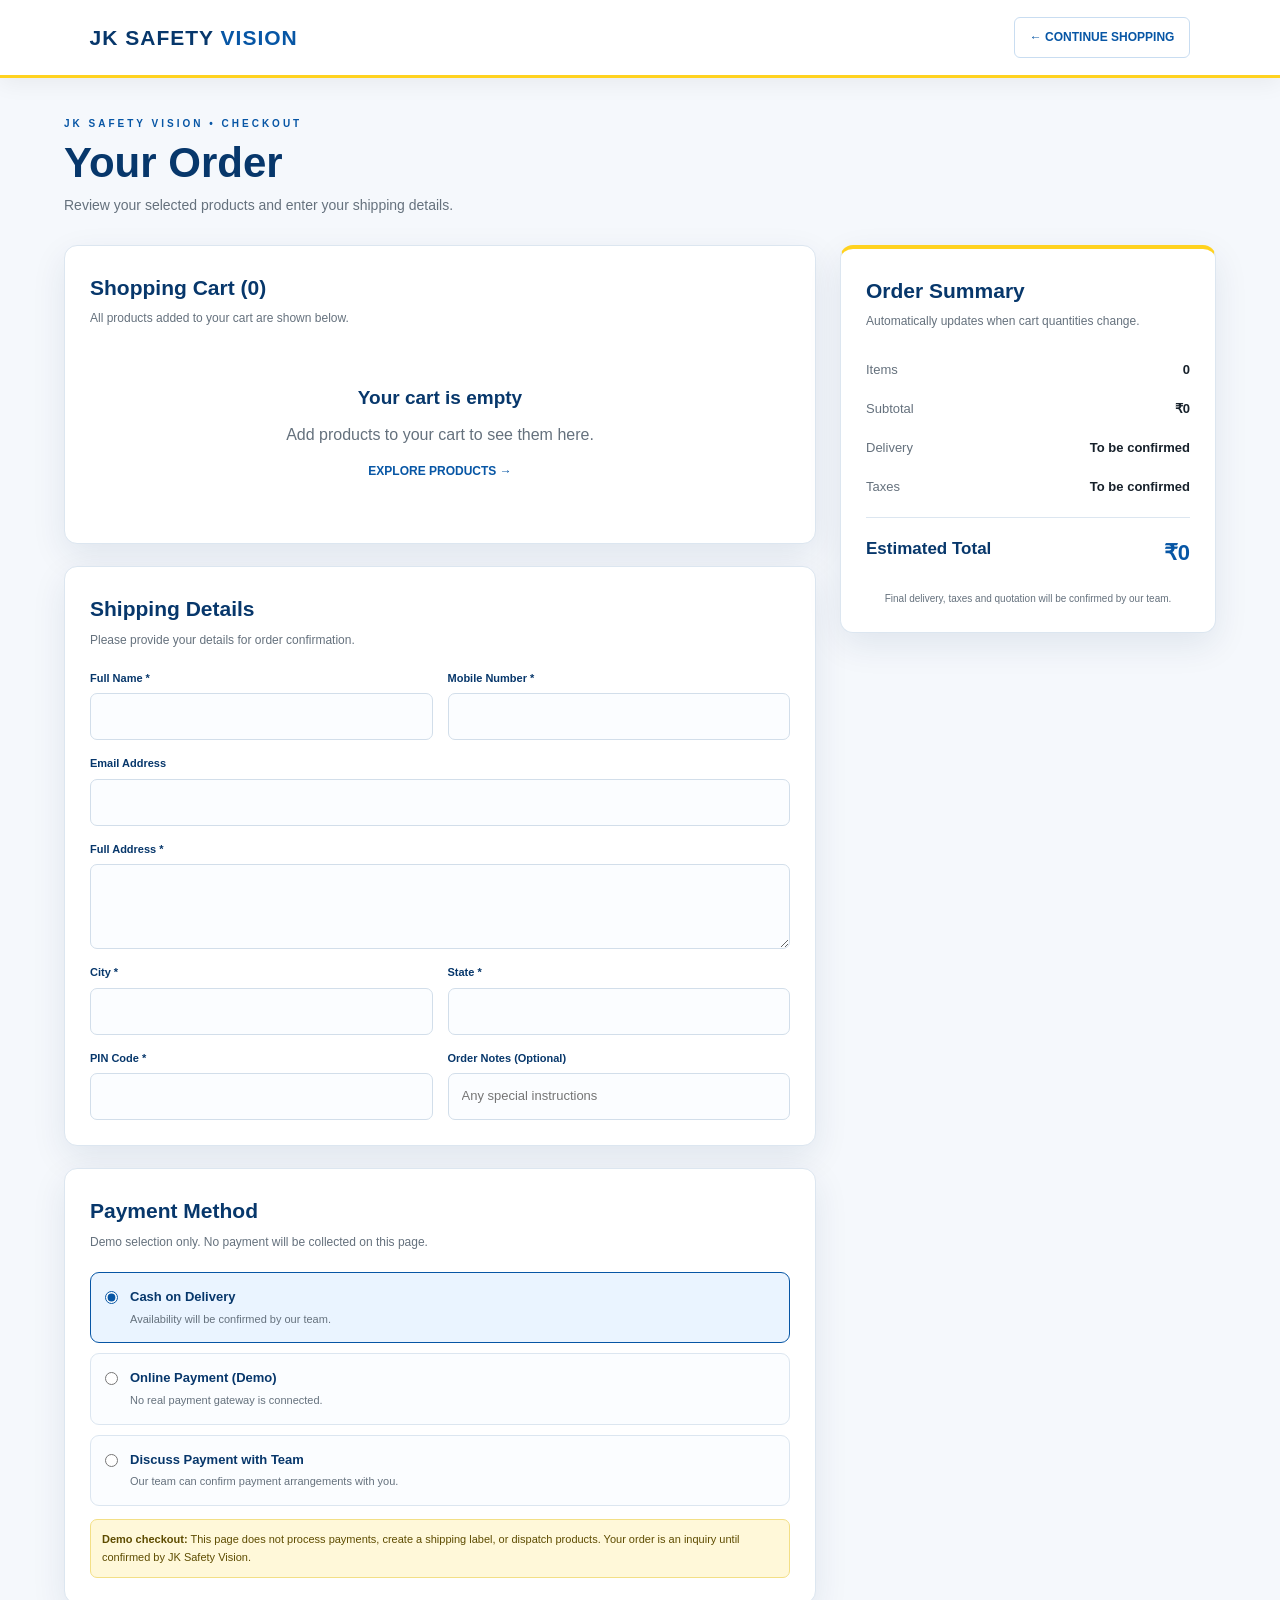
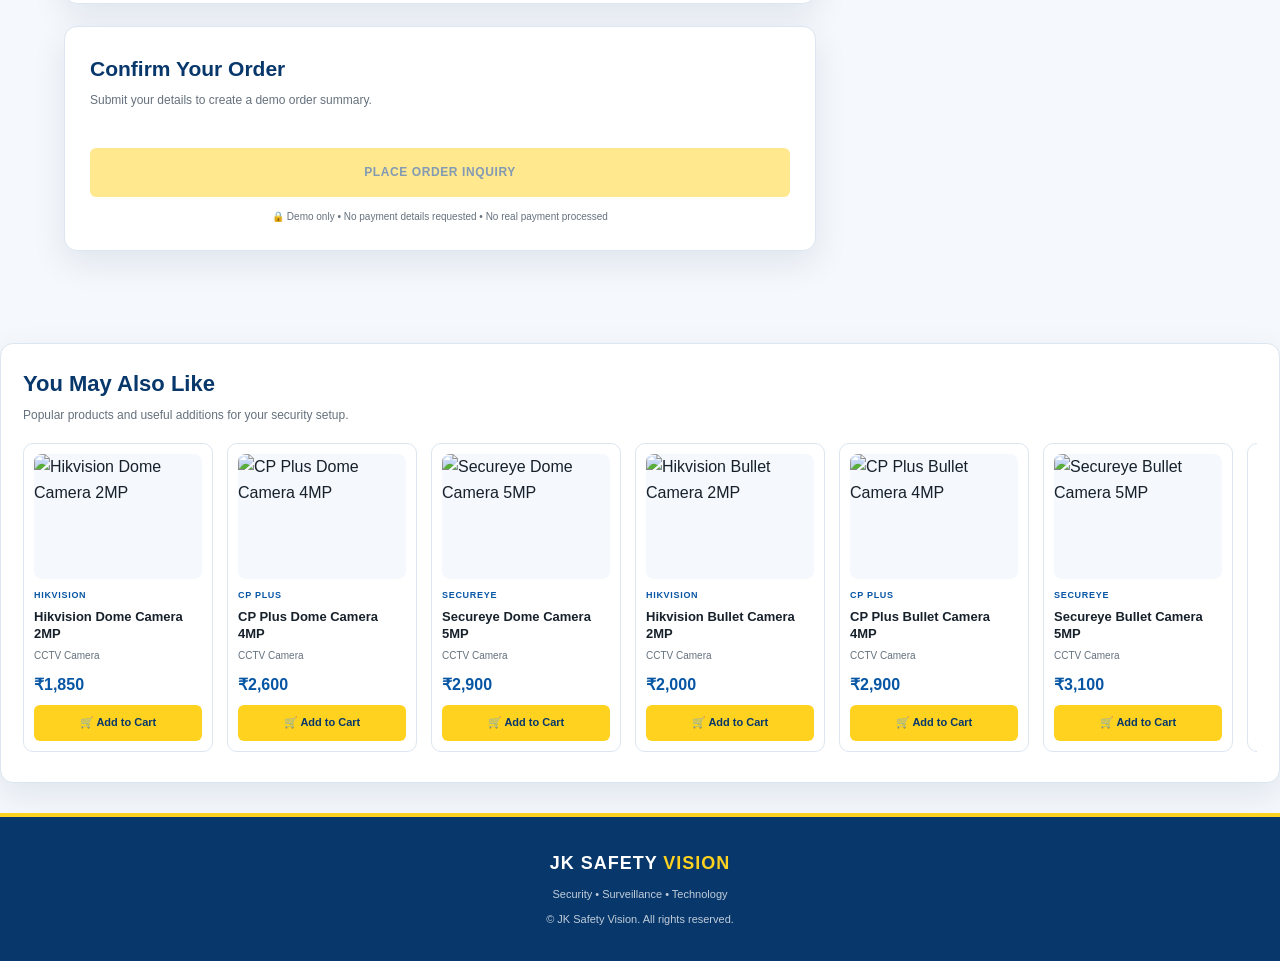
==== commit 0658d55e: "Auto-save: 2026-10-06 21:45:03" ====
--- a/order.html
+++ b/order.html
@@ -400,675 +400,707 @@
 });
 renderCart();
 })();
-renderCart();
-})();
-
-/* 🔴 PASTE MY CODE BELOW THIS LINE */
-
-
+</script>
+<script>
 /* =========================================================
-   JK SAFETY VISION — ORDER PAGE EXTRA CATALOG
+   JK SAFETY VISION — ORDER PAGE
+   AMAZON / FLIPKART STYLE PRODUCT SUGGESTIONS
    ========================================================= */
 
-const extraOrderProducts = [
+(function(){
+
+"use strict";
+
+const ORDER_CART_KEY = "jkSV_cart";
+
+
+/* =========================================================
+   RECOMMENDED PRODUCTS
+   ========================================================= */
+
+const recommendedProducts = [
+
   {
     id:1001,
+    name:"Hikvision Dome Camera 2MP",
     brand:"HIKVISION",
-    name:"Hikvision Dome Camera 2MP",
-    cat:"CCTV Cameras",
+    category:"CCTV Camera",
     price:1850,
-    spec:["2MP","IR Night Vision"],
-    image:"dome"
-  },
+    image:"dome.jpeg"
+  },
+
   {
     id:1002,
+    name:"CP Plus Dome Camera 4MP",
     brand:"CP PLUS",
-    name:"CP Plus Dome Camera 4MP",
-    cat:"CCTV Cameras",
+    category:"CCTV Camera",
     price:2600,
-    spec:["4MP","IR Night Vision"],
-    image:"dome"
-  },
+    image:"dome.jpeg"
+  },
+
   {
     id:1003,
+    name:"Secureye Dome Camera 5MP",
     brand:"SECUREYE",
-    name:"Secureye Dome Camera 5MP",
-    cat:"CCTV Cameras",
+    category:"CCTV Camera",
     price:2900,
-    spec:["5MP","IR Night Vision"],
-    image:"dome"
-  },
+    image:"dome.jpeg"
+  },
+
   {
     id:1004,
+    name:"Hikvision Bullet Camera 2MP",
     brand:"HIKVISION",
-    name:"Hikvision Bullet Camera 2MP",
-    cat:"CCTV Cameras",
+    category:"CCTV Camera",
     price:2000,
-    spec:["2MP","IR Night Vision"],
-    image:"bullet"
-  },
+    image:"bullet.jpeg"
+  },
+
   {
     id:1005,
+    name:"CP Plus Bullet Camera 4MP",
     brand:"CP PLUS",
-    name:"CP Plus Bullet Camera 4MP",
-    cat:"CCTV Cameras",
+    category:"CCTV Camera",
     price:2900,
-    spec:["4MP","IR Night Vision"],
-    image:"bullet"
-  },
+    image:"bullet.jpeg"
+  },
+
   {
     id:1006,
+    name:"Secureye Bullet Camera 5MP",
     brand:"SECUREYE",
-    name:"Secureye Bullet Camera 5MP",
-    cat:"CCTV Cameras",
+    category:"CCTV Camera",
     price:3100,
-    spec:["5MP","IR Night Vision"],
-    image:"bullet"
-  },
+    image:"bullet.jpeg"
+  },
+
   {
     id:1007,
+    name:"Hikvision PTZ Speed Dome 4MP",
     brand:"HIKVISION",
-    name:"Hikvision PTZ Speed Dome 4MP",
-    cat:"CCTV Cameras",
+    category:"PTZ Camera",
     price:27500,
-    spec:["4MP","PTZ"],
-    image:"ptz"
-  },
+    image:"ptz.jpeg"
+  },
+
   {
     id:1008,
+    name:"CP Plus PTZ Speed Dome 8MP",
     brand:"CP PLUS",
-    name:"CP Plus PTZ Speed Dome 8MP",
-    cat:"CCTV Cameras",
+    category:"PTZ Camera",
     price:24500,
-    spec:["8MP","PTZ"],
-    image:"ptz"
-  },
+    image:"ptz.jpeg"
+  },
+
   {
     id:1009,
+    name:"Secureye Wi-Fi Indoor Camera",
     brand:"SECUREYE",
-    name:"Secureye Wi-Fi Indoor Camera",
-    cat:"CCTV Cameras",
+    category:"Wi-Fi Camera",
     price:1700,
-    spec:["Wi-Fi","Indoor"],
-    image:"wifi"
-  },
+    image:"wifi.jpeg"
+  },
+
   {
     id:1010,
+    name:"CP Plus Wi-Fi Outdoor Camera",
     brand:"CP PLUS",
-    name:"CP Plus Wi-Fi Outdoor Camera",
-    cat:"CCTV Cameras",
+    category:"Wi-Fi Camera",
     price:3200,
-    spec:["Wi-Fi","Outdoor"],
-    image:"wifi"
+    image:"wifi.jpeg"
   },
 
   {
     id:1011,
+    name:"Hikvision 4 Channel DVR",
     brand:"HIKVISION",
-    name:"Hikvision 4 Channel DVR",
-    cat:"DVR",
+    category:"DVR",
     price:3900,
-    spec:["4 Channel","DVR"],
-    image:"recorder"
-  },
+    image:"recorder.jpeg"
+  },
+
   {
     id:1012,
+    name:"Hikvision 8 Channel DVR",
     brand:"HIKVISION",
-    name:"Hikvision 8 Channel DVR",
-    cat:"DVR",
+    category:"DVR",
     price:5900,
-    spec:["8 Channel","DVR"],
-    image:"recorder"
-  },
+    image:"recorder.jpeg"
+  },
+
   {
     id:1013,
+    name:"CP Plus 16 Channel DVR",
     brand:"CP PLUS",
-    name:"CP Plus 16 Channel DVR",
-    cat:"DVR",
+    category:"DVR",
     price:9500,
-    spec:["16 Channel","DVR"],
-    image:"recorder"
-  },
+    image:"recorder.jpeg"
+  },
+
   {
     id:1014,
+    name:"Hikvision 4 Channel NVR",
     brand:"HIKVISION",
-    name:"Hikvision 4 Channel NVR",
-    cat:"NVR",
+    category:"NVR",
     price:4200,
-    spec:["4 Channel","NVR"],
-    image:"recorder"
-  },
+    image:"recorder.jpeg"
+  },
+
   {
     id:1015,
+    name:"Hikvision 8 Channel NVR",
     brand:"HIKVISION",
-    name:"Hikvision 8 Channel NVR",
-    cat:"NVR",
+    category:"NVR",
     price:6800,
-    spec:["8 Channel","NVR"],
-    image:"recorder"
-  },
+    image:"recorder.jpeg"
+  },
+
   {
     id:1016,
+    name:"Surveillance Hard Disk 1TB",
+    brand:"Surveillance",
+    category:"Storage",
+    price:4200,
+    image:"hdd.jpeg"
+  },
+
+  {
+    id:1017,
+    name:"Surveillance Hard Disk 2TB",
+    brand:"Surveillance",
+    category:"Storage",
+    price:5200,
+    image:"hdd.jpeg"
+  },
+
+  {
+    id:1018,
+    name:"Surveillance Hard Disk 4TB",
+    brand:"Surveillance",
+    category:"Storage",
+    price:8200,
+    image:"hdd.jpeg"
+  },
+
+  {
+    id:1019,
+    name:"Surveillance Hard Disk 8TB",
+    brand:"Surveillance",
+    category:"Storage",
+    price:17500,
+    image:"hdd.jpeg"
+  },
+
+  {
+    id:1020,
+    name:"4 Port PoE Switch",
+    brand:"HIKVISION",
+    category:"Networking",
+    price:2200,
+    image:"switch.jpeg"
+  },
+
+  {
+    id:1021,
+    name:"8 Port PoE Switch",
     brand:"CP PLUS",
-    name:"CP Plus 16 Channel NVR",
-    cat:"NVR",
-    price:11800,
-    spec:["16 Channel","NVR"],
-    image:"recorder"
-  },
-
-  {
-    id:1017,
+    category:"Networking",
+    price:3500,
+    image:"switch.jpeg"
+  },
+
+  {
+    id:1022,
+    name:"16 Port PoE Switch",
+    brand:"HIKVISION",
+    category:"Networking",
+    price:7800,
+    image:"switch.jpeg"
+  },
+
+  {
+    id:1023,
+    name:"3+1 CCTV Cable 90m",
     brand:"Generic",
-    name:"Surveillance Hard Disk 1TB",
-    cat:"Storage",
-    price:4200,
-    spec:["1TB","Surveillance HDD"],
-    image:"hdd"
-  },
-  {
-    id:1018,
+    category:"CCTV Cable",
+    price:1400,
+    image:"cable.jpeg"
+  },
+
+  {
+    id:1024,
+    name:"3+1 CCTV Cable 180m",
     brand:"Generic",
-    name:"Surveillance Hard Disk 2TB",
-    cat:"Storage",
+    category:"CCTV Cable",
+    price:2600,
+    image:"cable.jpeg"
+  },
+
+  {
+    id:1025,
+    name:"CAT6 Network Cable",
+    brand:"Generic",
+    category:"Networking",
+    price:3200,
+    image:"cable.jpeg"
+  },
+
+  {
+    id:1026,
+    name:"4 Port CCTV SMPS",
+    brand:"Generic",
+    category:"Power Supply",
+    price:1100,
+    image:"accessory.jpeg"
+  },
+
+  {
+    id:1027,
+    name:"8 Port CCTV SMPS",
+    brand:"Generic",
+    category:"Power Supply",
+    price:1700,
+    image:"accessory.jpeg"
+  },
+
+  {
+    id:1028,
+    name:"2U Network Rack",
+    brand:"Generic",
+    category:"Network Rack",
+    price:1600,
+    image:"accessory.jpeg"
+  },
+
+  {
+    id:1029,
+    name:"4U Network Rack",
+    brand:"Generic",
+    category:"Network Rack",
+    price:2800,
+    image:"accessory.jpeg"
+  },
+
+  {
+    id:1030,
+    name:"Biometric Fingerprint Device",
+    brand:"SECUREYE",
+    category:"Access Control",
     price:5200,
-    spec:["2TB","Surveillance HDD"],
-    image:"hdd"
-  },
-  {
-    id:1019,
+    image:"alarm.jpeg"
+  },
+
+  {
+    id:1031,
+    name:"Face Recognition Access Control",
+    brand:"HIKVISION",
+    category:"Access Control",
+    price:14500,
+    image:"alarm.jpeg"
+  },
+
+  {
+    id:1032,
+    name:"RFID Access Control",
     brand:"Generic",
-    name:"Surveillance Hard Disk 4TB",
-    cat:"Storage",
-    price:8200,
-    spec:["4TB","Surveillance HDD"],
-    image:"hdd"
-  },
-  {
-    id:1020,
+    category:"Access Control",
+    price:3800,
+    image:"alarm.jpeg"
+  },
+
+  {
+    id:1033,
+    name:"Video Door Phone",
     brand:"Generic",
-    name:"Surveillance Hard Disk 8TB",
-    cat:"Storage",
-    price:17500,
-    spec:["8TB","Surveillance HDD"],
-    image:"hdd"
-  },
-
-  {
-    id:1021,
-    brand:"HIKVISION",
-    name:"4 Port PoE Switch",
-    cat:"Networking",
-    price:2200,
-    spec:["4 Port","PoE"],
-    image:"switch"
-  },
-  {
-    id:1022,
-    brand:"CP PLUS",
-    name:"8 Port PoE Switch",
-    cat:"Networking",
-    price:3500,
-    spec:["8 Port","PoE"],
-    image:"switch"
-  },
-  {
-    id:1023,
-    brand:"HIKVISION",
-    name:"16 Port PoE Switch",
-    cat:"Networking",
-    price:7800,
-    spec:["16 Port","PoE"],
-    image:"switch"
-  },
-
-  {
-    id:1024,
-    brand:"Generic",
-    name:"3+1 CCTV Cable 90m",
-    cat:"Accessories",
-    price:1400,
-    spec:["90 Meter","CCTV Cable"],
-    image:"cable"
-  },
-  {
-    id:1025,
-    brand:"Generic",
-    name:"3+1 CCTV Cable 180m",
-    cat:"Accessories",
-    price:2600,
-    spec:["180 Meter","CCTV Cable"],
-    image:"cable"
-  },
-  {
-    id:1026,
-    brand:"Generic",
-    name:"CAT6 Network Cable",
-    cat:"Accessories",
-    price:3200,
-    spec:["CAT6","Network Cable"],
-    image:"cable"
-  },
-  {
-    id:1027,
-    brand:"Generic",
-    name:"Fiber Optic Cable",
-    cat:"Accessories",
-    price:2200,
-    spec:["Fiber","Optic Cable"],
-    image:"cable"
-  },
-
-  {
-    id:1028,
-    brand:"Generic",
-    name:"4 Port CCTV SMPS",
-    cat:"Accessories",
-    price:1100,
-    spec:["4 Port","Power Supply"],
-    image:"accessory"
-  },
-  {
-    id:1029,
-    brand:"Generic",
-    name:"8 Port CCTV SMPS",
-    cat:"Accessories",
-    price:1700,
-    spec:["8 Port","Power Supply"],
-    image:"accessory"
-  },
-  {
-    id:1030,
-    brand:"Generic",
-    name:"BNC Connector Pack",
-    cat:"Accessories",
-    price:280,
-    spec:["BNC","Connector Pack"],
-    image:"accessory"
-  },
-
-  {
-    id:1031,
-    brand:"Generic",
-    name:"2U Network Rack",
-    cat:"Accessories",
-    price:1600,
-    spec:["2U","Network Rack"],
-    image:"accessory"
-  },
-  {
-    id:1032,
-    brand:"Generic",
-    name:"4U Network Rack",
-    cat:"Accessories",
-    price:2800,
-    spec:["4U","Network Rack"],
-    image:"accessory"
-  },
-
-  {
-    id:1033,
-    brand:"SECUREYE",
-    name:"Biometric Fingerprint Device",
-    cat:"Alarm & Access",
-    price:5200,
-    spec:["Fingerprint","Biometric"],
-    image:"alarm"
-  },
-  {
-    id:1034,
-    brand:"HIKVISION",
-    name:"Face Recognition Access Control",
-    cat:"Alarm & Access",
-    price:14500,
-    spec:["Face Recognition","Access Control"],
-    image:"alarm"
-  },
-  {
-    id:1035,
-    brand:"Generic",
-    name:"RFID Access Control",
-    cat:"Alarm & Access",
-    price:3800,
-    spec:["RFID","Access Control"],
-    image:"alarm"
-  },
-  {
-    id:1036,
-    brand:"Generic",
-    name:"Video Door Phone",
-    cat:"Alarm & Access",
+    category:"Access Control",
     price:6500,
-    spec:["Video","Door Phone"],
-    image:"alarm"
+    image:"alarm.jpeg"
   }
+
 ];
 
 
-/* Add only if not already present */
-
-extraOrderProducts.forEach(product => {
-
-  const exists =
-    productsData.some(
-      p => Number(p.id) === Number(product.id)
-    );
-
-  if(!exists){
-    productsData.push(product);
-  }
-
-});
-
-
 /* =========================================================
-   AMAZON / FLIPKART STYLE RECOMMENDATIONS
+   RECOMMENDATION CSS
    ========================================================= */
 
-const recommendationBox =
-  document.createElement("section");
-
-recommendationBox.className =
-  "order-recommendations";
-
-recommendationBox.innerHTML = `
-
-<style>
+const style=document.createElement("style");
+
+style.textContent=`
 
 .order-recommendations{
-  margin:28px 0;
-  padding:20px;
-  background:#fffdfc;
-  border:1px solid #f0dfe0;
-  border-radius:18px;
-  box-shadow:0 12px 30px rgba(109,81,84,.09);
-}
-
-.order-recommendations h2{
+  margin:30px 0;
+  padding:22px;
+  background:#fff;
+  border:1px solid #dce6f0;
+  border-radius:13px;
+  box-shadow:0 12px 35px rgba(10,48,88,.09);
+}
+
+.order-recommendations-header{
+  margin-bottom:18px;
+}
+
+.order-recommendations-header h2{
   margin:0;
-  color:#44383a;
   font-size:22px;
-}
-
-.order-recommendations-sub{
-  margin:5px 0 18px;
-  color:#88777a;
+  color:#07376b;
+}
+
+.order-recommendations-header p{
+  margin:5px 0 0;
   font-size:12px;
-}
-
-.order-recommend-grid{
+  color:#65717d;
+}
+
+.order-recommendations-grid{
   display:flex;
   gap:14px;
   overflow-x:auto;
-  padding-bottom:6px;
-}
-
-.order-recommend-card{
+  padding-bottom:8px;
+  scrollbar-width:thin;
+}
+
+.order-recommendation-card{
   flex:0 0 190px;
-  border:1px solid #f0dfe0;
-  border-radius:14px;
   background:#fff;
+  border:1px solid #dce6f0;
+  border-radius:10px;
   padding:10px;
   transition:.2s;
 }
 
-.order-recommend-card:hover{
+.order-recommendation-card:hover{
   transform:translateY(-3px);
-  box-shadow:0 10px 24px rgba(109,81,84,.12);
-}
-
-.order-recommend-image{
+  box-shadow:0 10px 25px rgba(10,48,88,.12);
+}
+
+.order-recommendation-image{
+  width:100%;
   height:125px;
-  border-radius:10px;
-  background:#f8e9e5;
+  background:#f5f8fc;
+  border-radius:8px;
   display:flex;
   align-items:center;
   justify-content:center;
   overflow:hidden;
 }
 
-.order-recommend-image img{
+.order-recommendation-image img{
   width:100%;
   height:100%;
   object-fit:contain;
 }
 
-.order-recommend-brand{
+.order-recommendation-brand{
   margin-top:9px;
   font-size:9px;
+  font-weight:900;
+  letter-spacing:.7px;
+  color:#0756a5;
+}
+
+.order-recommendation-name{
+  margin-top:5px;
+  min-height:36px;
+  font-size:13px;
   font-weight:800;
-  letter-spacing:1px;
-  color:#a87568;
-}
-
-.order-recommend-name{
-  margin:5px 0;
-  color:#44383a;
-  font-size:13px;
-  font-weight:700;
   line-height:1.35;
-}
-
-.order-recommend-spec{
-  min-height:30px;
-  color:#88777a;
+  color:#17212b;
+}
+
+.order-recommendation-category{
+  margin-top:4px;
   font-size:10px;
-}
-
-.order-recommend-price{
-  margin:7px 0;
-  color:#6d5154;
+  color:#65717d;
+}
+
+.order-recommendation-price{
+  margin:8px 0;
   font-size:16px;
   font-weight:900;
-}
-
-.order-recommend-btn{
+  color:#0756a5;
+}
+
+.order-recommendation-btn{
   width:100%;
-  padding:8px;
-  border:1px solid #c99a83;
-  border-radius:8px;
-  background:#fff;
-  color:#6d5154;
+  padding:9px;
+  border:0;
+  border-radius:6px;
+  background:#ffd21f;
+  color:#07376b;
   font-size:11px;
-  font-weight:800;
-  cursor:pointer;
-}
-
-.order-recommend-btn:hover{
-  background:#c99a83;
-  color:#fff;
-}
-
-</style>
-
-<h2>You May Also Like</h2>
-
-<div class="order-recommendations-sub">
-  Popular products and useful accessories for your security setup.
+  font-weight:900;
+}
+
+.order-recommendation-btn:hover{
+  background:#e6b900;
+}
+
+@media(max-width:600px){
+
+  .order-recommendation-card{
+    flex-basis:165px;
+  }
+
+}
+
+`;
+
+
+document.head.appendChild(style);
+
+
+/* =========================================================
+   CREATE SECTION
+   ========================================================= */
+
+const section=document.createElement("section");
+
+section.className="order-recommendations";
+
+section.innerHTML=`
+
+<div class="order-recommendations-header">
+
+  <h2>You May Also Like</h2>
+
+  <p>
+    Popular products and useful additions
+    for your security setup.
+  </p>
+
 </div>
 
-<div class="order-recommend-grid"
-     id="orderRecommendationGrid">
+<div
+  class="order-recommendations-grid"
+  id="orderRecommendationsGrid">
 </div>
+
 `;
 
 
-/* Put recommendations above the inquiry section */
-
-const inquiry =
-  document.getElementById("inquiry");
-
-if(inquiry){
-
-  inquiry.parentNode.insertBefore(
-    recommendationBox,
-    inquiry
+/* =========================================================
+   PLACE ABOVE FOOTER
+   ========================================================= */
+
+const footer=document.querySelector("footer");
+
+if(footer){
+
+  footer.parentNode.insertBefore(
+    section,
+    footer
   );
 
 }
 
 
 /* =========================================================
-   RENDER RECOMMENDATIONS
+   IMAGE PATH
    ========================================================= */
 
-function renderOrderRecommendations(){
-
-  const grid =
-    document.getElementById(
-      "orderRecommendationGrid"
+function recommendationImage(product){
+
+  const image=product.image || "";
+
+  if(
+    image.startsWith("http://") ||
+    image.startsWith("https://") ||
+    image.startsWith("data:")
+  ){
+
+    return image;
+
+  }
+
+  if(image.startsWith("images/")){
+
+    return image;
+
+  }
+
+  return "images/"+image;
+
+}
+
+
+/* =========================================================
+   RENDER PRODUCTS
+   ========================================================= */
+
+const grid=
+document.getElementById(
+  "orderRecommendationsGrid"
+);
+
+if(grid){
+
+  grid.innerHTML=
+  recommendedProducts
+  .slice(0,16)
+  .map(product=>`
+
+    <article class="order-recommendation-card">
+
+      <div class="order-recommendation-image">
+
+        <img
+          src="${recommendationImage(product)}"
+          alt="${product.name}"
+          loading="lazy"
+        >
+
+      </div>
+
+      <div class="order-recommendation-brand">
+        ${product.brand}
+      </div>
+
+      <div class="order-recommendation-name">
+        ${product.name}
+      </div>
+
+      <div class="order-recommendation-category">
+        ${product.category}
+      </div>
+
+      <div class="order-recommendation-price">
+        ₹${Number(product.price).toLocaleString("en-IN")}
+      </div>
+
+      <button
+        type="button"
+        class="order-recommendation-btn"
+        data-recommend-id="${product.id}"
+      >
+        🛒 Add to Cart
+      </button>
+
+    </article>
+
+  `)
+  .join("");
+
+}
+
+
+/* =========================================================
+   ADD RECOMMENDED PRODUCT TO SAME CART
+   ========================================================= */
+
+section.addEventListener(
+  "click",
+  function(event){
+
+    const button=
+    event.target.closest(
+      "[data-recommend-id]"
     );
 
-  if(!grid) return;
-
-
-  const recommended = [
-
-    ...productsData.filter(
-      p => p.cat === "CCTV Cameras"
-    ).slice(0,5),
-
-    ...productsData.filter(
-      p => p.cat === "DVR"
-    ).slice(0,2),
-
-    ...productsData.filter(
-      p => p.cat === "NVR"
-    ).slice(0,2),
-
-    ...productsData.filter(
-      p => p.cat === "Storage"
-    ).slice(0,2),
-
-    ...productsData.filter(
-      p => p.cat === "Networking"
-    ).slice(0,2),
-
-    ...productsData.filter(
-      p => p.cat === "Accessories"
-    ).slice(0,2)
-
-  ];
-
-
-  const unique =
-    [...new Map(
-      recommended.map(
-        p => [p.id,p]
-      )
-    ).values()]
-    .slice(0,14);
-
-
-  grid.innerHTML =
-    unique.map(product => `
-
-      <article class="order-recommend-card">
-
-        <div class="order-recommend-image">
-
-          <img
-            src="${productImage(product.image)}"
-            alt="${product.name}"
-            loading="lazy"
-          >
-
-        </div>
-
-        <div class="order-recommend-brand">
-          ${product.brand}
-        </div>
-
-        <div class="order-recommend-name">
-          ${product.name}
-        </div>
-
-        <div class="order-recommend-spec">
-          ${(product.spec || []).slice(0,2).join(" · ")}
-        </div>
-
-        <div class="order-recommend-price">
-          ${money(product.price)}
-        </div>
-
-        <button
-          class="order-recommend-btn"
-          type="button"
-          data-add-recommend="${product.id}"
-        >
-          🛒 Add to Cart
-        </button>
-
-      </article>
-
-    `).join("");
-
-}
-
-
-/* =========================================================
-   RECOMMENDATION → CART
-   ========================================================= */
-
-recommendationBox.addEventListener(
-  "click",
-  event => {
-
-    const button =
-      event.target.closest(
-        "[data-add-recommend]"
+    if(!button)return;
+
+
+    const id=
+    Number(
+      button.dataset.recommendId
+    );
+
+
+    const product=
+    recommendedProducts.find(
+      item=>item.id===id
+    );
+
+
+    if(!product)return;
+
+
+    let cart=[];
+
+    try{
+
+      const saved=
+      JSON.parse(
+        localStorage.getItem(
+          ORDER_CART_KEY
+        )
       );
 
-    if(!button) return;
-
-
-    const id =
-      Number(
-        button.dataset.addRecommend
+      if(Array.isArray(saved)){
+        cart=saved;
+      }
+
+    }catch(error){
+
+      cart=[];
+
+    }
+
+
+    const existing=
+    cart.find(
+      item=>String(item.id)===String(product.id)
+    );
+
+
+    if(existing){
+
+      existing.quantity=
+      (Number(existing.quantity)||0)+1;
+
+    }else{
+
+      cart.push({
+
+        id:product.id,
+
+        name:product.name,
+
+        price:product.price,
+
+        image:product.image,
+
+        category:product.category,
+
+        quantity:1
+
+      });
+
+    }
+
+
+    try{
+
+      localStorage.setItem(
+        ORDER_CART_KEY,
+        JSON.stringify(cart)
       );
 
 
-    const product =
-      productsData.find(
-        p => Number(p.id) === id
+      button.textContent="✓ Added";
+
+
+      setTimeout(
+        ()=>{
+          location.reload();
+        },
+        500
       );
 
 
-    if(!product) return;
-
-
-    cart[id] =
-      Math.min(
-        99,
-        Number(cart[id] || 0) + 1
+    }catch(error){
+
+      alert(
+        "Product could not be added to cart."
       );
 
-
-    renderCart();
-
-
-    button.textContent =
-      "✓ Added";
-
-
-    setTimeout(() => {
-
-      button.textContent =
-        "🛒 Add to Cart";
-
-    },1200);
+    }
 
   }
 );
 
-
-/* Refresh product list + recommendations */
-
-renderProducts();
-renderOrderRecommendations();
-
-
-/* 🔴 PASTE END */
+})();
 </script>
 </body>
 </html>
